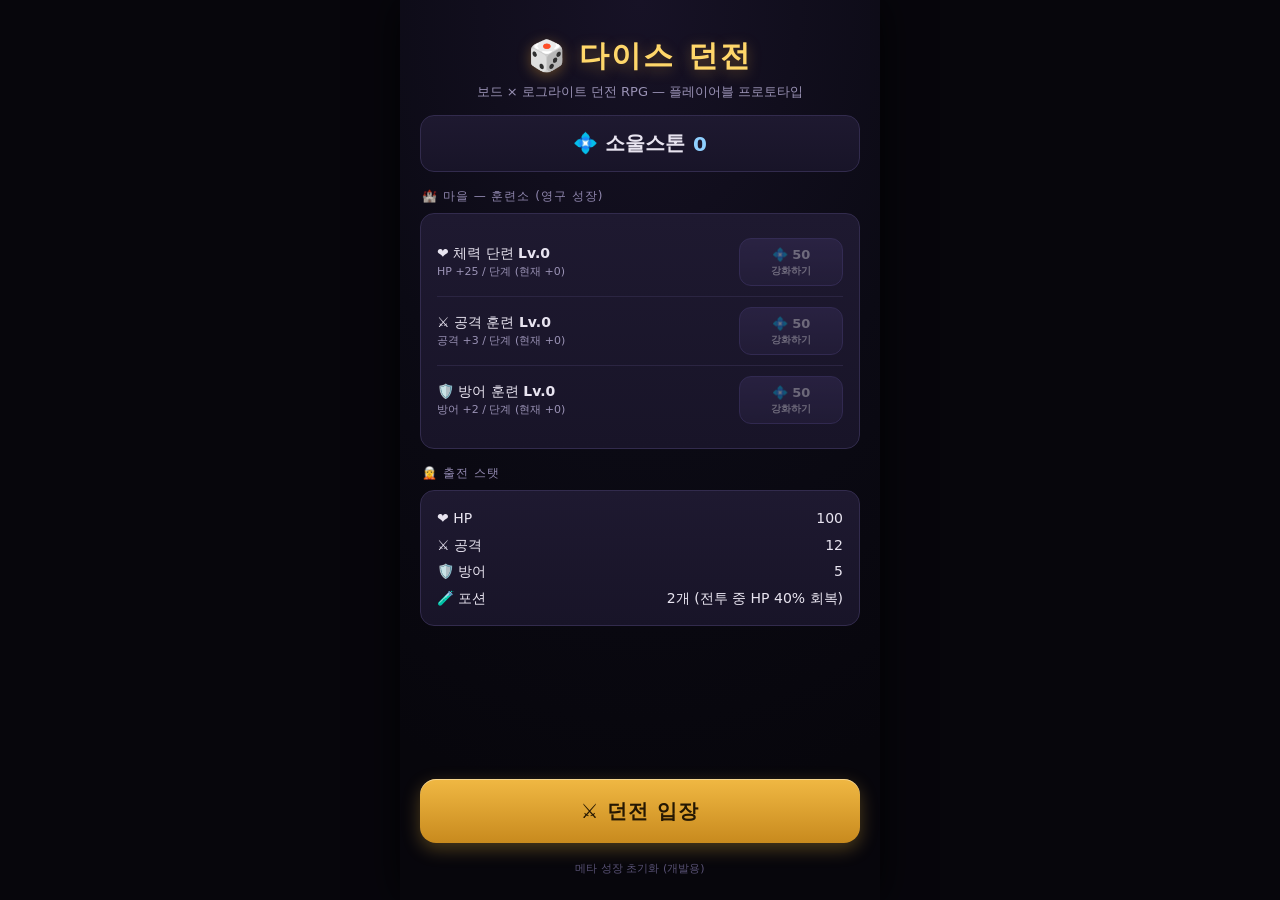
==== prototype-web/index.html @ 64ad0ebb "풀사이즈 확장: 캐릭터·스킬·상태이상·유물·경제 + 웹 플레이어블 + Unity 통합 패키지 Core 확장 (밸런스 v3, selftest 9항목 통과): - 캐릭터 4종 (기사/" ====
<!DOCTYPE html>
<html lang="ko">
<head>
<meta charset="UTF-8">
<meta name="viewport" content="width=device-width, initial-scale=1, maximum-scale=1, user-scalable=no, viewport-fit=cover">
<title>다이스 던전 — 프로토타입</title>
<style>
* { margin:0; padding:0; box-sizing:border-box; -webkit-tap-highlight-color:transparent; }
html,body { height:100%; }
body {
  background:#07060c; color:#e8e4f0;
  font-family:'Apple SD Gothic Neo','Noto Sans KR',system-ui,sans-serif;
  overscroll-behavior:none; touch-action:manipulation;
  -webkit-user-select:none; user-select:none;
}
button { font-family:inherit; cursor:pointer; border:none; color:inherit; }
button:disabled { opacity:.4; cursor:default; }

#app {
  position:relative; max-width:480px; margin:0 auto;
  min-height:100dvh; display:flex; flex-direction:column;
  background:radial-gradient(120% 90% at 50% 0%, #171226 0%, #0b0a14 55%, #07060c 100%);
  box-shadow:0 0 40px rgba(0,0,0,.8); overflow:hidden;
}
.screen { display:none; flex:1; flex-direction:column; min-height:100dvh; }
.screen.active { display:flex; }

/* ===== 마을 ===== */
#screen-town { padding:28px 20px 20px; gap:14px; }
.town-title { text-align:center; margin-top:8px; }
.town-title h1 { font-size:30px; letter-spacing:2px; color:#ffd76a; text-shadow:0 3px 14px rgba(255,180,60,.35); }
.town-title p { font-size:13px; color:#9a92b5; margin-top:6px; }
.panel {
  background:linear-gradient(180deg,#1e1930 0%,#181428 100%);
  border:1px solid #322b4d; border-radius:14px; padding:14px 16px;
}
.soul-panel { display:flex; align-items:center; justify-content:center; gap:8px; font-size:20px; font-weight:700; }
.soul-panel .num { color:#8fd0ff; }
.stat-preview { font-size:14px; line-height:1.9; }
.stat-preview .row { display:flex; justify-content:space-between; }
.stat-preview .bonus { color:#7ee787; font-weight:700; }
.section-label { font-size:12px; color:#8f86ad; letter-spacing:1px; margin:2px 2px -6px; }
.train-row { display:flex; align-items:center; justify-content:space-between; gap:10px; padding:10px 0; }
.train-row + .train-row { border-top:1px solid #2b2542; }
.train-info { font-size:14px; line-height:1.5; }
.train-info small { color:#9a92b5; display:block; font-size:11px; }
.train-btn {
  min-width:104px; min-height:48px; border-radius:12px; font-size:13px; font-weight:700;
  background:linear-gradient(180deg,#3d3260,#2c2547); border:1px solid #55488a; color:#e8e4f0;
}
.train-btn:not(:disabled):active { transform:scale(.96); }
#btnStartRun {
  margin-top:auto; min-height:64px; border-radius:16px; font-size:20px; font-weight:800; letter-spacing:1px;
  background:linear-gradient(180deg,#f0b843,#c88a1e); color:#241703;
  box-shadow:0 6px 18px rgba(240,184,67,.3), inset 0 1px 0 rgba(255,255,255,.4);
}
#btnStartRun:active { transform:scale(.98); }
.town-reset { text-align:center; font-size:11px; color:#585174; padding:4px; background:none; }

/* ===== 런 화면 ===== */
#screen-run { padding:10px 10px calc(12px + env(safe-area-inset-bottom)); gap:8px; }
.hud {
  display:flex; align-items:center; justify-content:space-between; gap:8px;
  background:#181428; border:1px solid #2d2747; border-radius:12px; padding:9px 12px;
  font-size:14px; font-weight:700;
}
.hud .floor { color:#ffd76a; }
.hud .gold { color:#f5cf6b; }
.hud .soul { color:#8fd0ff; }
.hpwrap { display:flex; align-items:center; gap:8px; }
.hpbar {
  position:relative; flex:1; height:24px; border-radius:12px; overflow:hidden;
  background:#241f33; border:1px solid #3a3355;
}
.hpfill {
  height:100%; width:100%; border-radius:12px;
  background:linear-gradient(90deg,#4fd06a,#8ce07a);
  transition:width .35s ease, background .35s ease;
}
.hpbar span {
  position:absolute; inset:0; display:flex; align-items:center; justify-content:center;
  font-size:12px; font-weight:800; text-shadow:0 1px 2px rgba(0,0,0,.8);
}
.substats { font-size:12.5px; font-weight:700; color:#c9c2e2; white-space:nowrap; }

#boardWrap { position:relative; }
#board {
  position:relative; display:grid; aspect-ratio:1; gap:3px;
  grid-template-columns:repeat(7,1fr); grid-template-rows:repeat(7,1fr);
}
.tile {
  position:relative; display:flex; align-items:center; justify-content:center;
  border-radius:7px; font-size:clamp(13px,4.4vw,21px);
  background:#241f33; border:1px solid #34304a;
  transition:box-shadow .2s, background .3s;
}
.tile.start    { background:#37285e; border-color:#7a5cff; }
.tile.battle   { background:#3a2331; border-color:#5c3247; }
.tile.elite    { background:#481d24; border-color:#a53445; box-shadow:inset 0 0 8px rgba(230,70,80,.35); }
.tile.treasure { background:#41351a; border-color:#8a6d2f; }
.tile.shop     { background:#1d3542; border-color:#3f7a94; }
.tile.rest     { background:#42301f; border-color:#9a6a35; }
.tile.trap     { background:#2a3320; border-color:#5f7a3a; }
.tile.event    { background:#232a4a; border-color:#4a5aa0; }
.tile.captured { background:#1e3350; border-color:#4a7cc0; box-shadow:inset 0 0 8px rgba(90,150,255,.3); }
.tile.captured::after { content:'🚩'; position:absolute; top:-5px; right:-3px; font-size:12px; filter:drop-shadow(0 1px 2px #000); }
.tile.cur { outline:2px solid #ffd76a; box-shadow:0 0 12px rgba(255,215,106,.55); z-index:2; }

.board-center {
  grid-area:2 / 2 / 7 / 7; margin:5px;
  display:flex; flex-direction:column; align-items:center; justify-content:center; gap:6px;
  background:radial-gradient(80% 80% at 50% 30%, #1b1530 0%, #120e20 100%);
  border:1px solid #2c2547; border-radius:12px; text-align:center; padding:6px;
}
.bc-theme { font-size:11px; color:#8f86ad; letter-spacing:1px; }
.bc-floor { font-size:26px; font-weight:800; color:#ffd76a; line-height:1; text-shadow:0 2px 10px rgba(255,180,60,.3); }
.dicewrap { display:flex; gap:10px; margin-top:2px; }
.die {
  width:46px; height:46px; border-radius:11px;
  display:flex; align-items:center; justify-content:center;
  background:linear-gradient(180deg,#fdfbf4,#d9d3c5); color:#241f33;
  font-size:25px; font-weight:800;
  box-shadow:0 4px 10px rgba(0,0,0,.55), inset 0 -3px 0 rgba(0,0,0,.15);
  transition:transform .1s;
}
.die.rolling { animation:diceShake .1s infinite; }
@keyframes diceShake {
  0%   { transform:rotate(-9deg) translateY(-2px); }
  50%  { transform:rotate(8deg) translateY(2px); }
  100% { transform:rotate(-6deg) translateY(-1px); }
}
.die.landed { animation:diceLand .3s ease; }
@keyframes diceLand { 0%{transform:scale(1.35);} 60%{transform:scale(.92);} 100%{transform:scale(1);} }
.bc-badges { min-height:20px; display:flex; flex-direction:column; gap:3px; align-items:center; }
.badge {
  font-size:11px; font-weight:800; padding:2px 9px; border-radius:9px;
  background:rgba(255,215,106,.14); color:#ffd76a; border:1px solid rgba(255,215,106,.45);
  animation:badgePop .3s ease;
}
@keyframes badgePop { from{transform:scale(.5);opacity:0;} to{transform:scale(1);opacity:1;} }
.bc-hint { font-size:11px; color:#7b7398; }

#token {
  position:absolute; z-index:5; font-size:27px; left:0; top:0;
  transform:translate(-50%,-58%);
  transition:left .15s linear, top .15s linear;
  filter:drop-shadow(0 4px 5px rgba(0,0,0,.7));
  pointer-events:none;
}
#token.notrans { transition:none; }
#token.hopping { animation:hop .15s linear; }
@keyframes hop { 50% { margin-top:-7px; } }

#logPanel {
  background:#12101d; border:1px solid #262040; border-radius:10px;
  padding:7px 11px; min-height:64px; font-size:12.5px; line-height:1.55;
  display:flex; flex-direction:column; justify-content:flex-end;
}
#logPanel .l0 { opacity:.45; } #logPanel .l1 { opacity:.7; } #logPanel .l2 { opacity:1; }

.bottomBar { display:flex; gap:8px; margin-top:auto; }
#btnFieldPotion {
  min-width:76px; min-height:58px; border-radius:14px; font-size:14px; font-weight:800;
  background:linear-gradient(180deg,#33414f,#25303b); border:1px solid #4a6076; color:#bfe3ff;
}
#btnRoll {
  flex:1; min-height:58px; border-radius:14px; font-size:19px; font-weight:800; letter-spacing:1px;
  background:linear-gradient(180deg,#8358e8,#5c39b8); color:#fff;
  border:1px solid #9d7cf0;
  box-shadow:0 5px 16px rgba(131,88,232,.35), inset 0 1px 0 rgba(255,255,255,.3);
}
#btnRoll:not(:disabled):active, #btnFieldPotion:not(:disabled):active { transform:scale(.97); }

/* ===== 오버레이 / 모달 ===== */
#overlay {
  position:absolute; inset:0; z-index:50; display:none;
  align-items:center; justify-content:center; padding:16px;
  background:rgba(5,4,10,.78); backdrop-filter:blur(2px);
}
#overlay.show { display:flex; }
.modal {
  width:100%; max-width:420px; border-radius:18px; padding:18px 16px;
  background:linear-gradient(180deg,#221c38 0%,#171226 100%);
  border:1px solid #3c3260; box-shadow:0 14px 42px rgba(0,0,0,.7);
  animation:modalPop .22s ease; text-align:center;
}
@keyframes modalPop { from{transform:scale(.85) translateY(14px);opacity:0;} to{transform:scale(1) translateY(0);opacity:1;} }
.modal.shaking { animation:shake .3s linear; }
@keyframes shake {
  0%,100% { transform:translate(0,0); }
  20% { transform:translate(-7px,3px); }
  40% { transform:translate(7px,-3px); }
  60% { transform:translate(-5px,-2px); }
  80% { transform:translate(5px,2px); }
}
#boardWrap.shaking { animation:shake .3s linear; }
.m-title { font-size:20px; font-weight:800; margin-bottom:4px; }
.m-title.boss { color:#ff7a6a; text-shadow:0 0 14px rgba(255,90,70,.45); }
.m-sub { font-size:12.5px; color:#9a92b5; margin-bottom:10px; }
.m-badges { display:flex; gap:6px; justify-content:center; flex-wrap:wrap; min-height:0; margin-bottom:8px; }
.m-rows { text-align:left; font-size:14.5px; line-height:2.1; margin:8px 4px 12px; }
.m-rows .row { display:flex; justify-content:space-between; border-bottom:1px dashed #2e2749; }
.m-btn {
  width:100%; min-height:54px; border-radius:13px; font-size:16px; font-weight:800; margin-top:8px;
  background:linear-gradient(180deg,#8358e8,#5c39b8); color:#fff; border:1px solid #9d7cf0;
}
.m-btn.gold { background:linear-gradient(180deg,#f0b843,#c88a1e); color:#241703; border-color:#ffdf94; }
.m-btn.dark { background:linear-gradient(180deg,#3a3355,#2a2542); border-color:#4c4472; }
.m-btn.danger { background:linear-gradient(180deg,#d15050,#a12f2f); border-color:#ea8a8a; }
.m-btn:not(:disabled):active { transform:scale(.98); }

/* 전투 */
.enemyRow { display:flex; gap:10px; justify-content:center; margin:8px 0 4px; }
.enemy { flex:1; max-width:150px; transition:opacity .4s, filter .4s; }
.enemy.dead { opacity:.22; filter:grayscale(1); }
.e-sprite { font-size:52px; line-height:1.15; transition:transform .12s, filter .12s; display:inline-block; }
.e-sprite.boss { font-size:68px; }
.hitflash .e-sprite { filter:brightness(2.6) saturate(.3); transform:scale(1.12) rotate(-6deg); }
.e-name { font-size:12px; color:#c9c2e2; font-weight:700; margin-top:2px; }
.ehp { height:9px; border-radius:5px; background:#241f33; border:1px solid #443b60; overflow:hidden; margin-top:4px; }
.ehpfill { height:100%; background:linear-gradient(90deg,#e05555,#f08a6a); transition:width .3s ease; }
.ehptext { font-size:10.5px; color:#9a92b5; margin-top:2px; }
#btMsg { min-height:22px; font-size:13.5px; font-weight:700; color:#ffd76a; margin:6px 0; }
.pl-row { display:flex; align-items:center; gap:10px; margin:4px 2px 10px; }
.pl-sprite { font-size:40px; transition:transform .12s, filter .12s; }
.pl-row.hitflash .pl-sprite { filter:brightness(2.4); transform:scale(1.08) rotate(5deg); }
.pl-hp { flex:1; }
.actions { display:grid; grid-template-columns:1fr 1fr 1fr; gap:8px; }
.act-btn {
  min-height:56px; border-radius:13px; font-size:15px; font-weight:800; line-height:1.3;
  border:1px solid #55488a; background:linear-gradient(180deg,#3d3260,#2c2547);
}
.act-btn.atk { background:linear-gradient(180deg,#c04848,#8e2c2c); border-color:#e88a8a; }
.act-btn.def { background:linear-gradient(180deg,#3a5f8a,#28425f); border-color:#7aa8d8; }
.act-btn.pot { background:linear-gradient(180deg,#2e7a4f,#1e5236); border-color:#6cc094; }
.act-btn:not(:disabled):active { transform:scale(.96); }
.act-btn small { display:block; font-size:10px; font-weight:600; opacity:.85; }

/* 상점 */
.shop-item { display:flex; align-items:center; justify-content:space-between; gap:10px; padding:10px 2px; border-bottom:1px dashed #2e2749; }
.shop-item .info { text-align:left; font-size:14px; font-weight:700; }
.shop-item .info small { display:block; font-size:11px; color:#9a92b5; font-weight:400; }
.buy-btn {
  min-width:96px; min-height:48px; border-radius:11px; font-weight:800; font-size:13.5px;
  background:linear-gradient(180deg,#f0b843,#c88a1e); color:#241703;
}

/* 플로팅 텍스트 */
#floats { position:absolute; inset:0; z-index:70; pointer-events:none; overflow:hidden; }
.float {
  position:absolute; transform:translate(-50%,-50%); font-weight:900; font-size:17px;
  text-shadow:0 2px 4px rgba(0,0,0,.9); animation:floatUp .95s ease-out forwards; white-space:nowrap;
}
.float.dmg  { color:#ff6a5e; }
.float.crit { color:#ffb03a; font-size:22px; }
.float.heal { color:#7ee787; }
.float.gold { color:#ffd76a; }
.float.info { color:#b8aef5; font-size:14px; }
@keyframes floatUp {
  0%   { opacity:0; margin-top:6px; }
  12%  { opacity:1; margin-top:0; }
  100% { opacity:0; margin-top:-46px; }
}
</style>
</head>
<body>
<div id="app">

  <!-- ===== 마을 화면 ===== -->
  <div id="screen-town" class="screen">
    <div class="town-title">
      <h1>🎲 다이스 던전</h1>
      <p>보드 × 로그라이트 던전 RPG — 플레이어블 프로토타입</p>
    </div>
    <div class="panel soul-panel">💠 소울스톤 <span class="num" id="townSoul">0</span></div>
    <div class="section-label">🏰 마을 — 훈련소 (영구 성장)</div>
    <div class="panel" id="trainPanel"></div>
    <div class="section-label">🧝 출전 스탯</div>
    <div class="panel stat-preview" id="statPreview"></div>
    <button id="btnStartRun" onclick="startRun()">⚔️ 던전 입장</button>
    <button class="town-reset" onclick="resetMeta()">메타 성장 초기화 (개발용)</button>
  </div>

  <!-- ===== 런(던전) 화면 ===== -->
  <div id="screen-run" class="screen">
    <div class="hud">
      <div class="floor">🏰 <span id="hudFloor">1</span>층</div>
      <div class="gold">💰 <span id="hudGold">0</span></div>
      <div class="soul">💠 <span id="hudSoul">0</span></div>
    </div>
    <div class="hpwrap">
      <div class="hpbar"><div class="hpfill" id="hpFill"></div><span id="hpText">100 / 100</span></div>
      <div class="substats" id="subStats">⚔️12 🛡️5</div>
    </div>
    <div id="boardWrap">
      <div id="board"></div>
    </div>
    <div id="logPanel"></div>
    <div class="bottomBar">
      <button id="btnFieldPotion" onclick="useFieldPotion()">🧪 ×2<br><small style="font-size:10px;font-weight:600">HP 40%</small></button>
      <button id="btnRoll" onclick="rollDice()">🎲 주사위 굴리기</button>
    </div>
  </div>

  <div id="overlay"></div>
  <div id="floats"></div>
</div>

<script>
'use strict';

/* =====================================================================
 * 밸런스 상수 — prototype/DiceDungeon.Core/Data/Balance.cs (v2) 그대로 이식
 * ===================================================================== */
const B = {
  BOARD_SIZE: 24,
  FINAL_FLOOR: 15,

  PLAYER_HP: 100, PLAYER_ATK: 12, PLAYER_DEF: 5, PLAYER_SPD: 10,
  PLAYER_CRIT: 0.10, CRIT_MULT: 1.5,

  monsterHp:  f => Math.round(30 * Math.pow(1.28, f - 1)),
  monsterAtk: f => Math.round(5  * Math.pow(1.19, f - 1)),
  monsterDef: f => Math.round(2  * Math.pow(1.18, f - 1)),
  SOLO_MONSTER_FLOORS: 2,

  BOSS_HP_MULT: 2.5, BOSS_ATK_MULT: 1.2,
  ELITE_HP_MULT: 1.8, ELITE_ATK_MULT: 1.3,
  MONSTER_CRIT: 0.05,

  FLOOR_CLEAR_HEAL: 0.35,

  TILE_BATTLE: 0.50, TILE_ELITE: 0.08, TILE_TREASURE: 0.15,
  TILE_EVENT: 0.12, TILE_TRAP: 0.10,

  CAPTURED_HEAL: 0.15, REST_HEAL: 0.30,
  TRAP_DMG: 0.10, TRAP_AVOID: 0.30, MIMIC_CHANCE: 0.08,

  battleGold:   f => 12 + f * 6,
  treasureGold: f => 20 + f * 10,
  lapBonusGold: f => 40 + f * 15,

  gearAtk: f => 2 + Math.floor(f / 2),
  gearDef: f => 1 + Math.floor(f / 4),
  gearHp:  f => 10 + f * 3,

  potionPrice: f => 30 + f * 10,
  gearPrice:   f => 60 + f * 25,
  POTION_HEAL: 0.40,
  START_POTIONS: 2,

  soulstonesForRun: (floors, kills) => floors * 10 + kills,
  DEATH_PENALTY: 0.7
};

/* 연출 타이밍 */
const T = { DICE: 500, DICE_TICK: 60, STEP: 150, LAND: 260, HIT: 180, MOB_GAP: 560, WIN_CLOSE: 850 };

/* 층 테마 (01-게임기획서 5) */
const THEMES = [
  { min:1,  max:3,  name:'버려진 지하묘지', mobs:['🧟','💀','👻'], mobName:'언데드',   boss:'🧛', bossName:'묘지기 군주' },
  { min:4,  max:6,  name:'곰팡이 동굴',     mobs:['🍄','🕷️','🐍'], mobName:'독물',     boss:'🦂', bossName:'맹독 여왕' },
  { min:7,  max:9,  name:'용암 대장간',     mobs:['👺','🦎','🔥'], mobName:'화염정령', boss:'🐲', bossName:'용암 드레이크' },
  { min:10, max:12, name:'얼어붙은 성채',   mobs:['⛄','🐺','🦉'], mobName:'빙괴',     boss:'🦖', bossName:'서리 폭군' },
  { min:13, max:15, name:'심연',            mobs:['👾','🐙','🎃'], mobName:'심연체',   boss:'😈', bossName:'심연의 군주' }
];
const themeOf = f => THEMES.find(t => f >= t.min && f <= t.max) || THEMES[THEMES.length - 1];

const TILE_DEFS = {
  start:    { e:'🌀', n:'출발' },
  battle:   { e:'💀', n:'전투' },
  elite:    { e:'☠️', n:'정예' },
  treasure: { e:'📦', n:'보물' },
  shop:     { e:'⚖️', n:'상점' },
  rest:     { e:'🔥', n:'쉼터' },
  trap:     { e:'⚠️', n:'함정' },
  event:    { e:'❓', n:'이벤트' }
};

/* =====================================================================
 * 메타 성장 (마을 훈련소) — localStorage
 * ===================================================================== */
const SAVE_KEY = 'diceDungeonMeta_v1';
const TRAIN = {
  hp:  { icon:'❤️', label:'체력 단련', gain:25, unit:'HP' },
  atk: { icon:'⚔️', label:'공격 훈련', gain:3,  unit:'공격' },
  def: { icon:'🛡️', label:'방어 훈련', gain:2,  unit:'방어' }
};
const trainCost = lv => Math.floor(50 * Math.pow(1.5, lv));

let meta = { soul: 0, hp: 0, atk: 0, def: 0 };
function loadMeta() {
  try {
    const raw = localStorage.getItem(SAVE_KEY);
    if (raw) {
      const m = JSON.parse(raw);
      meta = {
        soul: m.soul | 0,
        hp: m.hp | 0, atk: m.atk | 0, def: m.def | 0
      };
    }
  } catch (e) { /* 저장 손상 시 초기값 */ }
}
function saveMeta() {
  try { localStorage.setItem(SAVE_KEY, JSON.stringify(meta)); } catch (e) { /* private mode */ }
}
function resetMeta() {
  if (!confirm('메타 성장(소울스톤·훈련 단계)을 모두 초기화할까요?')) return;
  meta = { soul: 0, hp: 0, atk: 0, def: 0 };
  saveMeta();
  renderTown();
}
const bonusHp  = () => meta.hp  * TRAIN.hp.gain;
const bonusAtk = () => meta.atk * TRAIN.atk.gain;
const bonusDef = () => meta.def * TRAIN.def.gain;

/* =====================================================================
 * 공용 헬퍼
 * ===================================================================== */
const $ = id => document.getElementById(id);
const randInt = (min, maxExcl) => min + Math.floor(Math.random() * (maxExcl - min)); // C# rng.Next 계열
const chance = p => Math.random() < p;

function showScreen(name) {
  document.querySelectorAll('.screen').forEach(s => s.classList.remove('active'));
  $('screen-' + name).classList.add('active');
}
function overlay(html, extraCls) {
  const o = $('overlay');
  o.innerHTML = '<div class="modal ' + (extraCls || '') + '" id="modalBox">' + html + '</div>';
  o.classList.add('show');
}
function closeOverlay() {
  const o = $('overlay');
  o.classList.remove('show');
  o.innerHTML = '';
}

/* 플로팅 텍스트: 대상 요소 중앙 기준 */
function floatText(el, text, cls) {
  if (!el) return;
  const appRect = $('app').getBoundingClientRect();
  const r = el.getBoundingClientRect();
  const s = document.createElement('span');
  s.className = 'float ' + (cls || '');
  s.textContent = text;
  s.style.left = (r.left - appRect.left + r.width / 2) + 'px';
  s.style.top  = (r.top  - appRect.top  + r.height * 0.28) + 'px';
  $('floats').appendChild(s);
  setTimeout(() => s.remove(), 1000);
}
function shake(el) {
  if (!el) return;
  el.classList.remove('shaking');
  void el.offsetWidth; // 리플로우로 애니메이션 재시작
  el.classList.add('shaking');
  setTimeout(() => el.classList.remove('shaking'), 320);
}
function flashHit(el) {
  if (!el) return;
  el.classList.add('hitflash');
  setTimeout(() => el.classList.remove('hitflash'), T.HIT);
}

/* 게임 로그 (최근 3줄) */
let logs = [];
function log(msg) {
  logs.push(msg);
  if (logs.length > 3) logs = logs.slice(-3);
  $('logPanel').innerHTML = logs
    .map((m, i) => '<div class="l' + (i + 3 - logs.length) + '">' + m + '</div>')
    .join('');
}

/* =====================================================================
 * 마을 렌더링
 * ===================================================================== */
function renderTown() {
  $('townSoul').textContent = meta.soul;

  $('trainPanel').innerHTML = Object.keys(TRAIN).map(k => {
    const t = TRAIN[k], lv = meta[k], cost = trainCost(lv);
    const afford = meta.soul >= cost;
    return '<div class="train-row">' +
      '<div class="train-info">' + t.icon + ' ' + t.label + ' <b>Lv.' + lv + '</b>' +
      '<small>' + t.unit + ' +' + t.gain + ' / 단계 (현재 +' + (lv * t.gain) + ')</small></div>' +
      '<button class="train-btn" onclick="train(\'' + k + '\')"' + (afford ? '' : ' disabled') + '>' +
      '💠 ' + cost + '<br><small style="font-size:10px">강화하기</small></button></div>';
  }).join('');

  $('statPreview').innerHTML =
    '<div class="row"><span>❤️ HP</span><span>' + B.PLAYER_HP +
      (bonusHp() ? ' <span class="bonus">+' + bonusHp() + '</span>' : '') + '</span></div>' +
    '<div class="row"><span>⚔️ 공격</span><span>' + B.PLAYER_ATK +
      (bonusAtk() ? ' <span class="bonus">+' + bonusAtk() + '</span>' : '') + '</span></div>' +
    '<div class="row"><span>🛡️ 방어</span><span>' + B.PLAYER_DEF +
      (bonusDef() ? ' <span class="bonus">+' + bonusDef() + '</span>' : '') + '</span></div>' +
    '<div class="row"><span>🧪 포션</span><span>' + B.START_POTIONS + '개 (전투 중 HP 40% 회복)</span></div>';
}
function train(stat) {
  const cost = trainCost(meta[stat]);
  if (meta.soul < cost) return;
  meta.soul -= cost;
  meta[stat]++;
  saveMeta();
  renderTown();
}

/* =====================================================================
 * 런 상태
 * ===================================================================== */
let run = null;   // 현재 런
let bt = null;    // 현재 전투
let busy = false; // 입력 잠금 (연출 중)

function startRun() {
  run = {
    floor: 1, floorsCleared: 0,
    gold: 0, potions: B.START_POTIONS,
    kills: 0, gearCount: 0, diceRolls: 0,
    pos: 0, tiles: [],
    alive: true,
    player: {
      maxHp: B.PLAYER_HP + bonusHp(), hp: B.PLAYER_HP + bonusHp(),
      atk: B.PLAYER_ATK + bonusAtk(), def: B.PLAYER_DEF + bonusDef(),
      spd: B.PLAYER_SPD, crit: B.PLAYER_CRIT
    }
  };
  logs = [];
  showScreen('run');
  genFloor();
  log('🏰 던전 1층 — ' + themeOf(1).name + '에 진입했다.');
  busy = false;
  updateHUD();
}

/* ===== 층 생성 — FloorGenerator.cs와 동일 규칙 ===== */
function rollTileType() {
  const v = Math.random();
  let acc = B.TILE_BATTLE;
  if (v < acc) return 'battle';
  acc += B.TILE_ELITE;
  if (v < acc) return 'elite';
  acc += B.TILE_TREASURE;
  if (v < acc) return 'treasure';
  acc += B.TILE_EVENT;
  if (v < acc) return 'event';
  acc += B.TILE_TRAP;
  if (v < acc) return 'trap';
  return 'battle'; // 잔여 확률은 전투로
}
function genFloor() {
  const size = B.BOARD_SIZE;
  const types = new Array(size).fill(null);
  types[0] = 'start';
  // 보장 배치: 상점 1, 쉼터 1 (서로 다른 비출발 칸)
  const shopI = randInt(1, size);
  let restI;
  do { restI = randInt(1, size); } while (restI === shopI);
  types[shopI] = 'shop';
  types[restI] = 'rest';
  for (let i = 1; i < size; i++) {
    if (i === shopI || i === restI) continue;
    types[i] = rollTileType();
  }
  run.tiles = types.map((t, i) => ({ index: i, type: t, captured: false }));
  run.pos = 0;
  renderBoard();
  placeToken(false);
  updateCenter();
}

/* ===== 보드 렌더링: 7×7 그리드 둘레 = 24칸 ===== */
function tileGridPos(i) {
  if (i <= 6)  return { r: 6,       c: i };       // 하단: 좌→우
  if (i <= 12) return { r: 12 - i,  c: 6 };       // 우측: 하→상
  if (i <= 18) return { r: 0,       c: 18 - i };  // 상단: 우→좌
  return       { r: i - 18,         c: 0 };       // 좌측: 상→하
}
function renderBoard() {
  const board = $('board');
  board.innerHTML = '';
  run.tiles.forEach(t => {
    const p = tileGridPos(t.index);
    const d = document.createElement('div');
    d.className = 'tile ' + t.type + (t.captured ? ' captured' : '');
    d.id = 'tile-' + t.index;
    d.style.gridRow = (p.r + 1);
    d.style.gridColumn = (p.c + 1);
    d.textContent = TILE_DEFS[t.type].e;
    board.appendChild(d);
  });
  const center = document.createElement('div');
  center.className = 'board-center';
  center.innerHTML =
    '<div class="bc-theme" id="bcTheme"></div>' +
    '<div class="bc-floor" id="bcFloor"></div>' +
    '<div class="dicewrap"><div class="die" id="die1">?</div><div class="die" id="die2">?</div></div>' +
    '<div class="bc-badges" id="bcBadges"></div>' +
    '<div class="bc-hint" id="bcHint"></div>';
  board.appendChild(center);
  const token = document.createElement('div');
  token.id = 'token';
  token.textContent = '🤺';
  board.appendChild(token);
}
function updateCenter() {
  $('bcTheme').textContent = themeOf(run.floor).name;
  $('bcFloor').textContent = run.floor + 'F';
  $('bcHint').textContent = '🚪 완주까지 ' + (B.BOARD_SIZE - run.pos) + '칸 → 보스전';
}
function placeToken(hop) {
  const el = $('tile-' + run.pos);
  const token = $('token');
  if (!el || !token) return;
  if (!hop) token.classList.add('notrans');
  token.style.left = (el.offsetLeft + el.offsetWidth / 2) + 'px';
  token.style.top  = (el.offsetTop  + el.offsetHeight * 0.42) + 'px';
  if (!hop) {
    void token.offsetWidth;
    token.classList.remove('notrans');
  } else {
    token.classList.remove('hopping');
    void token.offsetWidth;
    token.classList.add('hopping');
  }
  document.querySelectorAll('.tile.cur').forEach(t => t.classList.remove('cur'));
  el.classList.add('cur');
}

/* ===== HUD ===== */
function updateHUD() {
  if (!run) return;
  const p = run.player;
  $('hudFloor').textContent = run.floor;
  $('hudGold').textContent = run.gold;
  $('hudSoul').textContent = meta.soul;
  const ratio = Math.max(0, p.hp / p.maxHp);
  const fill = $('hpFill');
  fill.style.width = (ratio * 100) + '%';
  fill.style.background = ratio > 0.5
    ? 'linear-gradient(90deg,#4fd06a,#8ce07a)'
    : ratio > 0.25
      ? 'linear-gradient(90deg,#e0a03a,#f0c05a)'
      : 'linear-gradient(90deg,#d84848,#f07a5a)';
  $('hpText').textContent = '❤️ ' + p.hp + ' / ' + p.maxHp;
  $('subStats').textContent = '⚔️' + p.atk + ' 🛡️' + p.def;
  $('btnFieldPotion').innerHTML = '🧪 ×' + run.potions + '<br><small style="font-size:10px;font-weight:600">HP 40%</small>';
  $('btnFieldPotion').disabled = busy || run.potions <= 0 || p.hp >= p.maxHp;
  $('btnRoll').disabled = busy;
}
function setBusy(v) {
  busy = v;
  updateHUD();
}

/* ===== 플레이어 회복/피해 ===== */
function healRatio(ratio, srcLabel) {
  const p = run.player;
  const amt = Math.round(p.maxHp * ratio); // Unit.HealRatio와 동일 (반올림)
  const real = Math.min(p.maxHp - p.hp, amt);
  p.hp = Math.min(p.maxHp, p.hp + amt);
  if (real > 0) floatText($('token') || $('hpFill'), '+' + real, 'heal');
  if (srcLabel) log('💚 ' + srcLabel + ' HP +' + real);
  updateHUD();
  return real;
}
function damagePlayerField(dmg, srcLabel) {
  const p = run.player;
  p.hp = Math.max(0, p.hp - dmg);
  shake($('boardWrap'));
  floatText($('token'), '-' + dmg, 'dmg');
  log('💥 ' + srcLabel + ' 피해 -' + dmg);
  updateHUD();
  if (p.hp <= 0) { die(); return false; }
  return true;
}
function addGold(g, label) {
  run.gold += g;
  floatText($('token'), '+' + g + ' 💰', 'gold');
  if (label) log('💰 ' + label + ' 골드 +' + g);
  updateHUD();
}
function addGear(silent) {
  const f = run.floor, p = run.player;
  const a = B.gearAtk(f), d = B.gearDef(f), h = B.gearHp(f);
  run.gearCount++;
  p.atk += a; p.def += d;
  p.maxHp += h; p.hp = Math.min(p.maxHp, p.hp + h);
  if (!silent) floatText($('token'), '🗡️ 장비!', 'info');
  log('🗡️ 장비 획득! ⚔️+' + a + ' 🛡️+' + d + ' ❤️+' + h);
  updateHUD();
}
function useFieldPotion() {
  if (busy || !run || !run.alive) return;
  if (run.potions <= 0 || run.player.hp >= run.player.maxHp) return;
  run.potions--;
  healRatio(B.POTION_HEAL, '포션 사용!');
  updateHUD();
}

/* =====================================================================
 * 주사위 → 이동
 * ===================================================================== */
function rollDice() {
  if (busy || !run || !run.alive) return;
  setBusy(true);
  $('bcBadges').innerHTML = '';
  const d1El = $('die1'), d2El = $('die2');
  d1El.classList.add('rolling');
  d2El.classList.add('rolling');
  const tick = setInterval(() => {
    d1El.textContent = randInt(1, 7);
    d2El.textContent = randInt(1, 7);
  }, T.DICE_TICK);

  setTimeout(() => {
    clearInterval(tick);
    const d1 = randInt(1, 7), d2 = randInt(1, 7);
    const info = { d1: d1, d2: d2, sum: d1 + d2, isDouble: d1 === d2, isSeven: d1 + d2 === 7 };
    run.diceRolls++;
    d1El.classList.remove('rolling'); d2El.classList.remove('rolling');
    d1El.textContent = d1; d2El.textContent = d2;
    d1El.classList.add('landed'); d2El.classList.add('landed');
    setTimeout(() => { d1El.classList.remove('landed'); d2El.classList.remove('landed'); }, 320);

    let badges = '';
    if (info.isDouble) badges += '<div class="badge">✨ 더블! 다음 전투 선제공격</div>';
    if (info.isSeven)  badges += '<div class="badge">🍀 럭키 7! 크리티컬 +15%</div>';
    $('bcBadges').innerHTML = badges;
    log('🎲 주사위: ' + d1 + ' + ' + d2 + ' = ' + info.sum +
        (info.isDouble ? ' (더블!)' : '') + (info.isSeven ? ' (럭키 7!)' : ''));

    setTimeout(() => moveSteps(info), 380);
  }, T.DICE);
}

function moveSteps(info) {
  const lapComplete = run.pos + info.sum >= B.BOARD_SIZE; // RunController.PlayFloor와 동일 판정
  let remaining = info.sum;
  const step = () => {
    run.pos = (run.pos + 1) % B.BOARD_SIZE;
    placeToken(true);
    updateCenter();
    remaining--;
    if (remaining > 0) setTimeout(step, T.STEP);
    else setTimeout(() => land(lapComplete, info), T.LAND);
  };
  step();
}

function land(lapComplete, info) {
  if (lapComplete) {
    // 완주 보너스 → 즉시 보스전 (프로토타입 규칙: 착지 칸 이벤트는 생략)
    const g = B.lapBonusGold(run.floor);
    addGold(g, '한 바퀴 완주!');
    log('👑 보스 게이트가 열렸다...');
    setTimeout(() => startBossBattle(info), 850);
    return;
  }
  resolveTile(info);
}

/* =====================================================================
 * 타일 이벤트 — RunController.ResolveTile과 동일 규칙
 * ===================================================================== */
function endTurn() {
  if (!run || !run.alive) return;
  setBusy(false);
}

function resolveTile(info) {
  const tile = run.tiles[run.pos];
  const f = run.floor;

  switch (tile.type) {
    case 'battle':
    case 'elite': {
      if (tile.captured) {
        healRatio(B.CAPTURED_HEAL, '점령지(내 땅)에서 정비.');
        endTurn();
        return;
      }
      const elite = tile.type === 'elite';
      startBattle({
        monsters: makeMonsters(f, elite),
        info: info,
        title: elite ? '☠️ 정예 전투!' : '⚔️ 전투!',
        onWin: () => {
          tile.captured = true;
          const el = $('tile-' + tile.index);
          if (el) el.classList.add('captured');
          log('🚩 칸을 점령했다! (재방문 시 HP 15% 회복)');
          addGold(B.battleGold(f) * (elite ? 2 : 1), elite ? '정예 처치! (2배)' : '전투 승리!');
          if (elite) addGear();
          endTurn();
        }
      });
      return;
    }

    case 'treasure': {
      if (chance(B.MIMIC_CHANCE)) {
        log('📦 상자가... 움직인다?! 미믹이다!');
        startBattle({
          monsters: makeMonsters(f, false, true),
          info: info,
          title: '📦 미믹 기습!',
          onWin: () => { log('📦 미믹을 물리쳤다. (전리품은 없었다...)'); endTurn(); }
        });
        return;
      }
      if (chance(0.5)) addGear();
      else addGold(B.treasureGold(f), '보물 상자!');
      endTurn();
      return;
    }

    case 'shop':
      openShop();
      return;

    case 'rest':
      healRatio(B.REST_HEAL, '모닥불에서 휴식.');
      endTurn();
      return;

    case 'trap': {
      if (chance(B.TRAP_AVOID)) {
        log('🤸 함정을 재빠르게 회피했다!');
        floatText($('token'), '회피!', 'info');
        endTurn();
        return;
      }
      const dmg = Math.floor(run.player.maxHp * B.TRAP_DMG);
      if (damagePlayerField(dmg, '가시 함정!')) endTurn();
      return;
    }

    case 'event':
      openEvent();
      return;

    default: // start 등
      endTurn();
      return;
  }
}

/* ===== 이벤트 칸 (RunController.ResolveEvent 확률 그대로) ===== */
function openEvent() {
  const f = run.floor;
  const v = Math.random();
  let text, apply;
  if (v < 0.40) {
    const g = B.treasureGold(f);
    text = '무너진 제단 아래에서 금화 주머니를 발견했다!<br><b style="color:#ffd76a">💰 골드 +' + g + '</b>';
    apply = () => { addGold(g, '이벤트:'); endTurn(); };
  } else if (v < 0.75) {
    const dmg = Math.floor(run.player.maxHp * 0.08);
    text = '어둠 속에서 무언가가 스치고 지나갔다...<br><b style="color:#ff6a5e">💢 피해 -' + dmg + '</b>';
    apply = () => { if (damagePlayerField(dmg, '불길한 기운!')) endTurn(); };
  } else {
    text = '떠돌이 대장장이가 낡은 장비를 건네주었다!<br><b style="color:#b8aef5">🗡️ 장비 획득</b>';
    apply = () => { addGear(); endTurn(); };
  }
  overlay(
    '<div class="m-title">❓ 이벤트</div>' +
    '<div class="m-sub">' + themeOf(f).name + ' ' + f + '층</div>' +
    '<p style="font-size:14.5px;line-height:1.8;margin:10px 0 4px">' + text + '</p>' +
    '<button class="m-btn" id="btnEventOk">확인</button>'
  );
  $('btnEventOk').onclick = () => { closeOverlay(); apply(); };
}

/* ===== 상점 ===== */
function openShop() {
  renderShop();
  log('⚖️ 상인을 만났다.');
}
function renderShop() {
  const f = run.floor;
  const pp = B.potionPrice(f), gp = B.gearPrice(f);
  overlay(
    '<div class="m-title">⚖️ 던전 상점</div>' +
    '<div class="m-sub">' + f + '층 시세 — 보유 💰 <b id="shopGold">' + run.gold + '</b></div>' +
    '<div class="shop-item"><div class="info">🧪 포션<small>전투/이동 중 HP 40% 회복 (보유 ' +
      '<span id="shopPot">' + run.potions + '</span>개)</small></div>' +
      '<button class="buy-btn" id="buyPot" onclick="buyPotion()">💰 ' + pp + '</button></div>' +
    '<div class="shop-item"><div class="info">🗡️ 장비<small>⚔️+' + B.gearAtk(f) + ' 🛡️+' + B.gearDef(f) +
      ' ❤️+' + B.gearHp(f) + ' (층 비례 성장)</small></div>' +
      '<button class="buy-btn" id="buyGear" onclick="buyGear()">💰 ' + gp + '</button></div>' +
    '<button class="m-btn dark" onclick="closeShop()">나가기</button>'
  );
  refreshShopButtons();
}
function refreshShopButtons() {
  const f = run.floor;
  $('shopGold').textContent = run.gold;
  $('shopPot').textContent = run.potions;
  $('buyPot').disabled = run.gold < B.potionPrice(f);
  $('buyGear').disabled = run.gold < B.gearPrice(f);
}
function buyPotion() {
  const price = B.potionPrice(run.floor);
  if (run.gold < price) return;
  run.gold -= price;
  run.potions++;
  log('🧪 포션 구매 (-' + price + 'G)');
  updateHUD();
  refreshShopButtons();
}
function buyGear() {
  const price = B.gearPrice(run.floor);
  if (run.gold < price) return;
  run.gold -= price;
  addGear(true);
  updateHUD();
  refreshShopButtons();
}
function closeShop() {
  closeOverlay();
  endTurn();
}

/* =====================================================================
 * 전투 — BattleSimulator.cs 공식 이식 + 수동 턴제 UI
 * ===================================================================== */
function makeMonsters(floor, elite, mimic) {
  const th = themeOf(floor);
  const hp = B.monsterHp(floor), atk = B.monsterAtk(floor), def = B.monsterDef(floor);
  if (elite) {
    return [{
      name: '정예 ' + th.mobName, emoji: '👹',
      maxHp: Math.floor(hp * B.ELITE_HP_MULT), hp: Math.floor(hp * B.ELITE_HP_MULT),
      atk: Math.floor(atk * B.ELITE_ATK_MULT), def: def, spd: 9, crit: B.MONSTER_CRIT
    }];
  }
  if (mimic) {
    return [{ name: '미믹', emoji: '📦', maxHp: hp, hp: hp, atk: atk, def: def, spd: 8, crit: B.MONSTER_CRIT }];
  }
  // 1~2층은 1마리 고정 (튜토리얼 보호), 이후 1~2마리
  const count = floor <= B.SOLO_MONSTER_FLOORS ? 1 : randInt(1, 3);
  const list = [];
  for (let i = 0; i < count; i++) {
    list.push({
      name: th.mobName + (count > 1 ? ' ' + (i + 1) : ''),
      emoji: th.mobs[randInt(0, th.mobs.length)],
      maxHp: hp, hp: hp, atk: atk, def: def, spd: 8, crit: B.MONSTER_CRIT
    });
  }
  return list;
}
function makeBoss(floor) {
  const th = themeOf(floor);
  return [{
    name: th.bossName, emoji: th.boss, isBoss: true,
    maxHp: Math.floor(B.monsterHp(floor) * B.BOSS_HP_MULT),
    hp:    Math.floor(B.monsterHp(floor) * B.BOSS_HP_MULT),
    atk:   Math.floor(B.monsterAtk(floor) * B.BOSS_ATK_MULT),
    def:   B.monsterDef(floor), spd: 9, crit: B.MONSTER_CRIT
  }];
}

/* 피해 공식: ATK × 100/(100+DEF) × 크리 1.5 (02-시스템설계 1.2) */
function calcDamage(atk, def, critChance) {
  let dmg = atk * (100 / (100 + def));
  const crit = chance(critChance);
  if (crit) dmg *= B.CRIT_MULT;
  return { dmg: Math.max(1, Math.round(dmg)), crit: crit };
}

function startBossBattle(info) {
  startBattle({
    monsters: makeBoss(run.floor),
    info: info,
    title: '👑 보스전 — ' + themeOf(run.floor).bossName,
    isBoss: true,
    onWin: () => floorClear()
  });
}

function startBattle(cfg) {
  bt = {
    monsters: cfg.monsters,
    critBonus: cfg.info && cfg.info.isSeven ? 0.15 : 0, // 럭키세븐 (02-시스템설계 1.3)
    playerFirst: !!(cfg.info && cfg.info.isDouble),      // 더블 선제공격
    defending: false,
    isBoss: !!cfg.isBoss,
    title: cfg.title,
    onWin: cfg.onWin,
    locked: true
  };
  let badges = '';
  if (bt.playerFirst) badges += '<div class="badge">✨ 더블 — 선제공격!</div>';
  if (bt.critBonus > 0) badges += '<div class="badge">🍀 럭키 7 — 크리티컬 +15%</div>';

  const enemies = bt.monsters.map((m, i) =>
    '<div class="enemy" id="bt-en-' + i + '">' +
      '<div class="e-sprite' + (m.isBoss ? ' boss' : '') + '">' + m.emoji + '</div>' +
      '<div class="e-name">' + m.name + '</div>' +
      '<div class="ehp"><div class="ehpfill" id="bt-ehp-' + i + '" style="width:100%"></div></div>' +
      '<div class="ehptext" id="bt-eht-' + i + '">' + m.hp + ' / ' + m.maxHp + '</div>' +
    '</div>'
  ).join('');

  overlay(
    '<div class="m-title' + (bt.isBoss ? ' boss' : '') + '">' + bt.title + '</div>' +
    '<div class="m-badges">' + badges + '</div>' +
    '<div class="enemyRow">' + enemies + '</div>' +
    '<div id="btMsg"></div>' +
    '<div class="pl-row" id="btPlRow">' +
      '<div class="pl-sprite">🤺</div>' +
      '<div class="pl-hp"><div class="hpbar"><div class="hpfill" id="btPhpFill"></div><span id="btPhpText"></span></div></div>' +
    '</div>' +
    '<div class="actions">' +
      '<button class="act-btn atk" id="btnAtk" onclick="btAttack()">⚔️ 공격</button>' +
      '<button class="act-btn def" id="btnDef" onclick="btDefend()">🛡️ 방어<small>피해 50%↓</small></button>' +
      '<button class="act-btn pot" id="btnPot" onclick="btPotion()">🧪 포션 ×' + run.potions + '<small>HP 40%</small></button>' +
    '</div>',
    'battle'
  );
  updateBattleUI();
  // 더블 여부와 무관하게 플레이어(스피드 10)가 최속이므로 선공 —
  // 더블은 배지로 표기 (BattleSimulator 턴 순서와 동일한 결과)
  setTimeout(playerTurnStart, 400);
}

function battleButtons(enabled) {
  ['btnAtk', 'btnDef', 'btnPot'].forEach(id => {
    const el = $(id);
    if (el) el.disabled = !enabled;
  });
  const pot = $('btnPot');
  if (pot) {
    pot.innerHTML = '🧪 포션 ×' + run.potions + '<small>HP 40%</small>';
    if (enabled && (run.potions <= 0 || run.player.hp >= run.player.maxHp)) pot.disabled = true;
  }
}
function btMsg(t) {
  const el = $('btMsg');
  if (el) el.textContent = t;
}
function updateBattleUI() {
  bt.monsters.forEach((m, i) => {
    const fill = $('bt-ehp-' + i), txt = $('bt-eht-' + i), box = $('bt-en-' + i);
    if (!fill) return;
    fill.style.width = Math.max(0, m.hp / m.maxHp * 100) + '%';
    txt.textContent = m.hp + ' / ' + m.maxHp;
    if (m.hp <= 0) box.classList.add('dead');
  });
  const p = run.player;
  const fill = $('btPhpFill'), txt = $('btPhpText');
  if (fill) {
    const r = Math.max(0, p.hp / p.maxHp);
    fill.style.width = (r * 100) + '%';
    fill.style.background = r > 0.5 ? 'linear-gradient(90deg,#4fd06a,#8ce07a)'
      : r > 0.25 ? 'linear-gradient(90deg,#e0a03a,#f0c05a)' : 'linear-gradient(90deg,#d84848,#f07a5a)';
    txt.textContent = '❤️ ' + p.hp + ' / ' + p.maxHp;
  }
  updateHUD();
}

function playerTurnStart() {
  if (!bt) return;
  bt.defending = false;
  bt.locked = false;
  btMsg('▶ 당신의 턴');
  battleButtons(true);
}

function aliveMonsters() { return bt.monsters.filter(m => m.hp > 0); }

function btAttack() {
  if (!bt || bt.locked) return;
  bt.locked = true;
  battleButtons(false);
  // 시뮬레이터와 동일: HP가 가장 낮은 적 우선
  const alive = aliveMonsters().sort((a, b) => a.hp - b.hp);
  const target = alive[0];
  const idx = bt.monsters.indexOf(target);
  const r = calcDamage(run.player.atk, target.def, run.player.crit + bt.critBonus);
  target.hp = Math.max(0, target.hp - r.dmg);

  const enEl = $('bt-en-' + idx);
  flashHit(enEl);
  shake($('modalBox'));
  floatText(enEl, (r.crit ? '크리! -' : '-') + r.dmg, r.crit ? 'crit' : 'dmg');
  btMsg(r.crit ? '💥 크리티컬! ' + target.name + '에게 ' + r.dmg : '⚔️ ' + target.name + '에게 ' + r.dmg);
  updateBattleUI();

  if (target.hp <= 0) {
    run.kills++;
    log('☠️ ' + target.name + ' 처치!');
  }
  setTimeout(() => {
    if (aliveMonsters().length === 0) winBattle();
    else monsterPhase();
  }, 620);
}

function btDefend() {
  if (!bt || bt.locked) return;
  bt.locked = true;
  battleButtons(false);
  bt.defending = true;
  btMsg('🛡️ 방어 태세! 받는 피해 50% 감소');
  log('🛡️ 방어 태세를 취했다.');
  setTimeout(monsterPhase, 420);
}

function btPotion() {
  if (!bt || bt.locked) return;
  if (run.potions <= 0 || run.player.hp >= run.player.maxHp) return;
  bt.locked = true;
  battleButtons(false);
  run.potions--;
  const amt = Math.round(run.player.maxHp * B.POTION_HEAL);
  const real = Math.min(run.player.maxHp - run.player.hp, amt);
  run.player.hp = Math.min(run.player.maxHp, run.player.hp + amt);
  floatText($('btPlRow'), '+' + real, 'heal');
  btMsg('🧪 포션! HP +' + real);
  log('🧪 포션으로 HP ' + real + ' 회복');
  updateBattleUI();
  setTimeout(monsterPhase, 520);
}

function monsterPhase() {
  const list = aliveMonsters();
  let i = 0;
  const next = () => {
    if (!bt) return;
    if (i >= list.length) { playerTurnStart(); return; }
    const m = list[i++];
    if (m.hp <= 0) { next(); return; }
    const r = calcDamage(m.atk, run.player.def, m.crit);
    let dmg = r.dmg;
    if (bt.defending) dmg = Math.max(1, Math.round(dmg * 0.5)); // 방어: 받는 피해 50%↓
    run.player.hp = Math.max(0, run.player.hp - dmg);

    const plRow = $('btPlRow');
    flashHit(plRow);
    shake($('modalBox'));
    floatText(plRow, '-' + dmg, r.crit ? 'crit' : 'dmg');
    btMsg('💢 ' + m.name + '의 공격! -' + dmg + (bt.defending ? ' (방어)' : '') + (r.crit ? ' 크리!' : ''));
    updateBattleUI();

    if (run.player.hp <= 0) { loseBattle(); return; }
    setTimeout(next, T.MOB_GAP);
  };
  setTimeout(next, 460);
}

function winBattle() {
  btMsg('🎉 승리!');
  const cb = bt.onWin;
  setTimeout(() => {
    bt = null;
    closeOverlay();
    cb();
  }, T.WIN_CLOSE);
}
function loseBattle() {
  btMsg('💀 쓰러졌다...');
  log('💀 전투에서 패배했다...');
  setTimeout(() => {
    bt = null;
    closeOverlay();
    die();
  }, 1000);
}

/* =====================================================================
 * 층 클리어 / 하강·귀환 / 결산
 * ===================================================================== */
function floorClear() {
  run.floorsCleared = run.floor;
  const healed = healRatio(B.FLOOR_CLEAR_HEAL); // 층 클리어 35% 회복
  log('🏆 ' + run.floor + '층 클리어! HP +' + healed + ' (35% 회복)');

  if (run.floor >= B.FINAL_FLOOR) {
    endRun(false, true);
    return;
  }
  const nf = run.floor + 1;
  const p = run.player;
  overlay(
    '<div class="m-title">🏆 ' + run.floor + '층 클리어!</div>' +
    '<div class="m-sub">층 클리어 보상: HP 35% 회복 → ❤️ ' + p.hp + ' / ' + p.maxHp + '</div>' +
    '<div class="m-rows">' +
      '<div class="row"><span>다음 층</span><span>' + nf + '층 — ' + themeOf(nf).name + '</span></div>' +
      '<div class="row"><span>몬스터 HP / 공격</span><span>' + B.monsterHp(nf) + ' / ' + B.monsterAtk(nf) + '</span></div>' +
      '<div class="row"><span>현재 예상 소울스톤</span><span>💠 ' + B.soulstonesForRun(run.floorsCleared, run.kills) + '</span></div>' +
    '</div>' +
    '<button class="m-btn danger" onclick="descend()">⬇️ 하강 — 더 큰 보상, 사망 시 70%만 회수</button>' +
    '<button class="m-btn gold" onclick="retreat()">🏠 귀환 — 소울스톤 100% 회수</button>'
  );
}
function descend() {
  closeOverlay();
  run.floor++;
  genFloor();
  updateHUD();
  log('⬇️ ' + run.floor + '층 — ' + themeOf(run.floor).name + '으로 하강했다.');
  endTurn();
}
function retreat() {
  closeOverlay();
  endRun(false, false);
}

function die() {
  run.alive = false;
  setBusy(true);
  endRun(true, false);
}

function endRun(died, victory) {
  setBusy(true);
  let stones = B.soulstonesForRun(run.floorsCleared, run.kills);
  if (died) stones = Math.floor(stones * B.DEATH_PENALTY);
  run.pendingStones = stones;

  const title = victory ? '🏆 심연 정복!' : died ? '💀 사망...' : '🏠 귀환 완료';
  const sub = victory ? '15층 최종 보스를 쓰러뜨렸다! 런 승리!'
    : died ? run.floor + '층에서 쓰러졌다. 소울스톤 70%만 회수한다.'
    : '무사히 마을로 돌아왔다. 소울스톤 100% 회수!';

  overlay(
    '<div class="m-title' + (died ? ' boss' : '') + '">' + title + '</div>' +
    '<div class="m-sub">' + sub + '</div>' +
    '<div class="m-rows">' +
      '<div class="row"><span>클리어한 층</span><span>' + run.floorsCleared + '층</span></div>' +
      '<div class="row"><span>처치한 몬스터</span><span>' + run.kills + '마리</span></div>' +
      '<div class="row"><span>획득 장비</span><span>' + run.gearCount + '개</span></div>' +
      '<div class="row"><span>주사위 굴림</span><span>' + run.diceRolls + '회</span></div>' +
      '<div class="row"><span>골드 (런 종료 시 소멸)</span><span>💰 ' + run.gold + '</span></div>' +
      '<div class="row"><span><b>소울스톤 획득</b></span><span><b style="color:#8fd0ff">💠 +' + stones +
        (died ? ' (70%)' : '') + '</b></span></div>' +
    '</div>' +
    '<button class="m-btn gold" onclick="backToTown()">🏰 마을로 돌아가기</button>'
  );
}
function backToTown() {
  meta.soul += run.pendingStones || 0;
  saveMeta();
  run = null;
  bt = null;
  busy = false;
  closeOverlay();
  renderTown();
  showScreen('town');
}

/* =====================================================================
 * 초기화
 * ===================================================================== */
window.addEventListener('resize', () => { if (run) placeToken(false); });
loadMeta();
renderTown();
showScreen('town');
</script>
</body>
</html>
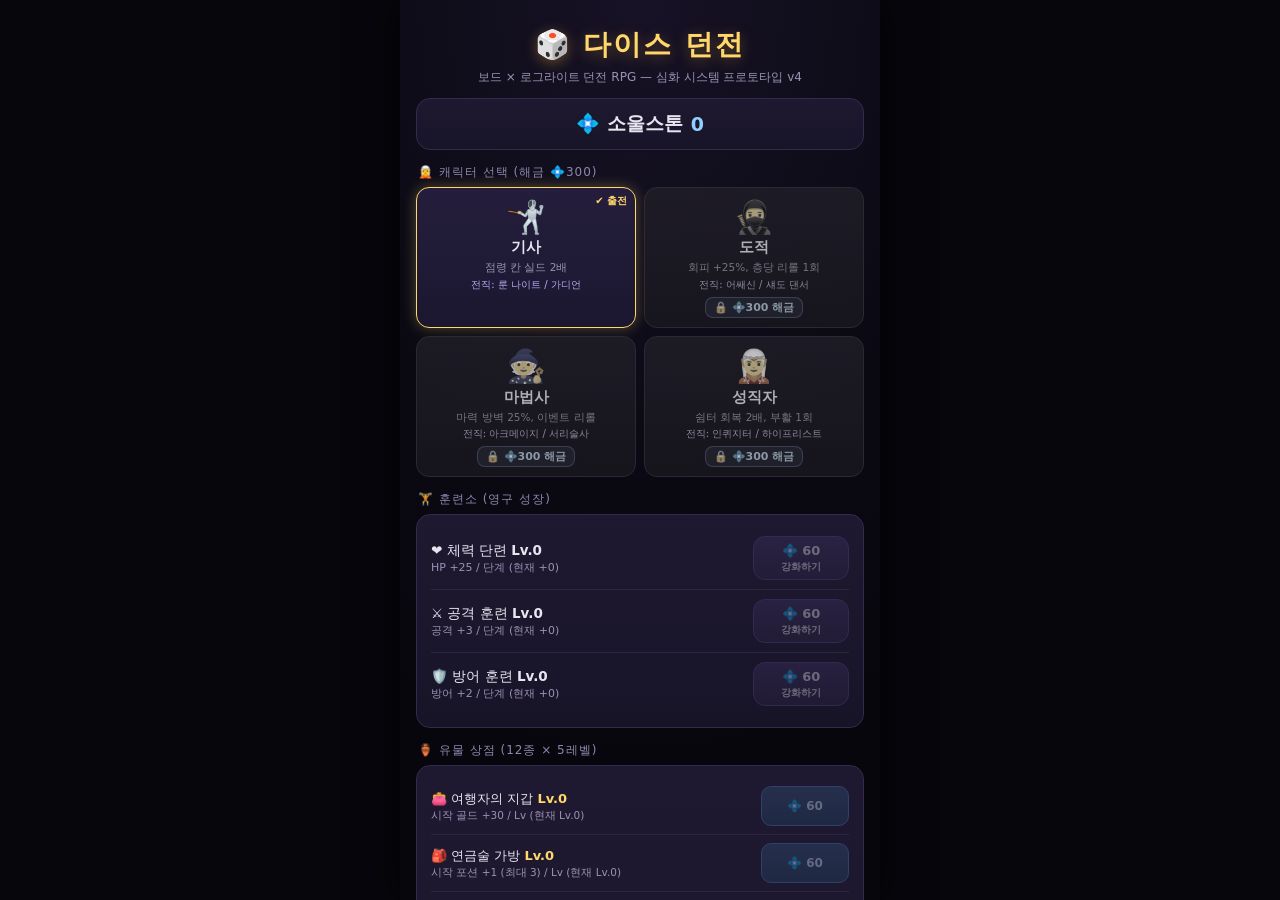
==== commit 313adbc5: "웹 프로토타입 v4: 심화 시스템 전체 반영 (6스탯·전직 8종·스킬트리·속성) - C# Core 1:1 이식: 스탯 파생/전직/스킬트리(선행 조건)/속성 상성/명중·회피/   상" ====
--- a/prototype-web/index.html
+++ b/prototype-web/index.html
@@ -3,7 +3,7 @@
 <head>
 <meta charset="UTF-8">
 <meta name="viewport" content="width=device-width, initial-scale=1, maximum-scale=1, user-scalable=no, viewport-fit=cover">
-<title>다이스 던전 — 프로토타입</title>
+<title>다이스 던전 — 프로토타입 v4</title>
 <style>
 * { margin:0; padding:0; box-sizing:border-box; -webkit-tap-highlight-color:transparent; }
 html,body { height:100%; }
@@ -26,47 +26,78 @@
 .screen.active { display:flex; }
 
 /* ===== 마을 ===== */
-#screen-town { padding:28px 20px 20px; gap:14px; }
-.town-title { text-align:center; margin-top:8px; }
-.town-title h1 { font-size:30px; letter-spacing:2px; color:#ffd76a; text-shadow:0 3px 14px rgba(255,180,60,.35); }
-.town-title p { font-size:13px; color:#9a92b5; margin-top:6px; }
+#screen-town { padding:22px 16px 20px; gap:12px; max-height:100dvh; overflow-y:auto; }
+.town-title { text-align:center; margin-top:4px; }
+.town-title h1 { font-size:28px; letter-spacing:2px; color:#ffd76a; text-shadow:0 3px 14px rgba(255,180,60,.35); }
+.town-title p { font-size:12px; color:#9a92b5; margin-top:5px; }
 .panel {
   background:linear-gradient(180deg,#1e1930 0%,#181428 100%);
-  border:1px solid #322b4d; border-radius:14px; padding:14px 16px;
-}
-.soul-panel { display:flex; align-items:center; justify-content:center; gap:8px; font-size:20px; font-weight:700; }
+  border:1px solid #322b4d; border-radius:14px; padding:12px 14px;
+}
+.soul-panel { display:flex; align-items:center; justify-content:center; gap:8px; font-size:19px; font-weight:700; }
 .soul-panel .num { color:#8fd0ff; }
-.stat-preview { font-size:14px; line-height:1.9; }
+.section-label { font-size:12px; color:#8f86ad; letter-spacing:1px; margin:2px 2px -6px; }
+.charGrid { display:grid; grid-template-columns:1fr 1fr; gap:8px; }
+.char-card {
+  position:relative; border-radius:13px; padding:10px 8px 9px; text-align:center;
+  background:linear-gradient(180deg,#241e3c,#1b1730); border:1.5px solid #38305a;
+  transition:border-color .15s, box-shadow .15s;
+}
+.char-card .ci { font-size:32px; line-height:1.2; }
+.char-card .cn { font-size:14.5px; font-weight:800; margin-top:2px; }
+.char-card .cs { font-size:10.5px; color:#9a92b5; margin-top:3px; line-height:1.5; }
+.char-card .cp { font-size:10px; color:#b8aef5; margin-top:2px; }
+.char-card.sel { border-color:#ffd76a; box-shadow:0 0 14px rgba(255,215,106,.3); }
+.char-card.sel::after { content:'✔ 출전'; position:absolute; top:6px; right:8px; font-size:10px; color:#ffd76a; font-weight:800; }
+.char-card.locked { filter:grayscale(.7); opacity:.75; }
+.char-card:active { transform:scale(.97); }
+.unlock-tag { display:inline-block; margin-top:5px; font-size:11px; font-weight:800; color:#8fd0ff;
+  background:rgba(90,150,255,.12); border:1px solid rgba(90,150,255,.4); border-radius:8px; padding:2px 8px; }
+.stat-preview { font-size:13px; line-height:1.8; }
 .stat-preview .row { display:flex; justify-content:space-between; }
 .stat-preview .bonus { color:#7ee787; font-weight:700; }
-.section-label { font-size:12px; color:#8f86ad; letter-spacing:1px; margin:2px 2px -6px; }
-.train-row { display:flex; align-items:center; justify-content:space-between; gap:10px; padding:10px 0; }
+.train-row { display:flex; align-items:center; justify-content:space-between; gap:10px; padding:9px 0; }
 .train-row + .train-row { border-top:1px solid #2b2542; }
-.train-info { font-size:14px; line-height:1.5; }
+.train-info { font-size:13.5px; line-height:1.45; }
 .train-info small { color:#9a92b5; display:block; font-size:11px; }
 .train-btn {
-  min-width:104px; min-height:48px; border-radius:12px; font-size:13px; font-weight:700;
+  min-width:96px; min-height:44px; border-radius:12px; font-size:13px; font-weight:700;
   background:linear-gradient(180deg,#3d3260,#2c2547); border:1px solid #55488a; color:#e8e4f0;
 }
 .train-btn:not(:disabled):active { transform:scale(.96); }
+.relic-row { display:flex; align-items:center; justify-content:space-between; gap:8px; padding:8px 0; }
+.relic-row + .relic-row { border-top:1px solid #2b2542; }
+.relic-info { font-size:13px; line-height:1.4; }
+.relic-info small { color:#9a92b5; display:block; font-size:10.5px; }
+.relic-info .rlv { color:#ffd76a; font-weight:800; }
+.relic-btn {
+  min-width:88px; min-height:40px; border-radius:10px; font-size:12px; font-weight:700;
+  background:linear-gradient(180deg,#31527a,#24405f); border:1px solid #4a7cc0; color:#cfe6ff;
+}
+.relic-btn.maxed { background:#2a2542; border-color:#3c3260; color:#8f86ad; }
 #btnStartRun {
-  margin-top:auto; min-height:64px; border-radius:16px; font-size:20px; font-weight:800; letter-spacing:1px;
+  margin-top:6px; min-height:60px; border-radius:16px; font-size:19px; font-weight:800; letter-spacing:1px;
   background:linear-gradient(180deg,#f0b843,#c88a1e); color:#241703;
-  box-shadow:0 6px 18px rgba(240,184,67,.3), inset 0 1px 0 rgba(255,255,255,.4);
+  box-shadow:0 6px 18px rgba(240,184,67,.3), inset 0 1px 0 rgba(255,255,255,.4); flex-shrink:0;
 }
 #btnStartRun:active { transform:scale(.98); }
 .town-reset { text-align:center; font-size:11px; color:#585174; padding:4px; background:none; }
 
 /* ===== 런 화면 ===== */
-#screen-run { padding:10px 10px calc(12px + env(safe-area-inset-bottom)); gap:8px; }
+#screen-run { padding:10px 10px calc(12px + env(safe-area-inset-bottom)); gap:7px; }
 .hud {
-  display:flex; align-items:center; justify-content:space-between; gap:8px;
-  background:#181428; border:1px solid #2d2747; border-radius:12px; padding:9px 12px;
-  font-size:14px; font-weight:700;
+  display:flex; align-items:center; justify-content:space-between; gap:6px;
+  background:#181428; border:1px solid #2d2747; border-radius:12px; padding:8px 11px;
+  font-size:13px; font-weight:700;
 }
 .hud .floor { color:#ffd76a; }
+.hud .job { color:#b8aef5; font-size:12.5px; }
 .hud .gold { color:#f5cf6b; }
 .hud .soul { color:#8fd0ff; }
+.xpbar { position:relative; height:13px; border-radius:7px; overflow:hidden; background:#1c1830; border:1px solid #322b4d; }
+.xpfill { height:100%; width:0%; background:linear-gradient(90deg,#7a5cff,#b18aff); transition:width .3s ease; }
+.xpbar span { position:absolute; inset:0; display:flex; align-items:center; justify-content:center;
+  font-size:9.5px; font-weight:800; color:#e8e4f0; text-shadow:0 1px 2px rgba(0,0,0,.8); }
 .hpwrap { display:flex; align-items:center; gap:8px; }
 .hpbar {
   position:relative; flex:1; height:24px; border-radius:12px; overflow:hidden;
@@ -81,7 +112,7 @@
   position:absolute; inset:0; display:flex; align-items:center; justify-content:center;
   font-size:12px; font-weight:800; text-shadow:0 1px 2px rgba(0,0,0,.8);
 }
-.substats { font-size:12.5px; font-weight:700; color:#c9c2e2; white-space:nowrap; }
+.substats { font-size:11.5px; font-weight:700; color:#c9c2e2; white-space:nowrap; }
 
 #boardWrap { position:relative; }
 #board {
@@ -108,18 +139,19 @@
 
 .board-center {
   grid-area:2 / 2 / 7 / 7; margin:5px;
-  display:flex; flex-direction:column; align-items:center; justify-content:center; gap:6px;
+  display:flex; flex-direction:column; align-items:center; justify-content:center; gap:5px;
   background:radial-gradient(80% 80% at 50% 30%, #1b1530 0%, #120e20 100%);
   border:1px solid #2c2547; border-radius:12px; text-align:center; padding:6px;
 }
 .bc-theme { font-size:11px; color:#8f86ad; letter-spacing:1px; }
-.bc-floor { font-size:26px; font-weight:800; color:#ffd76a; line-height:1; text-shadow:0 2px 10px rgba(255,180,60,.3); }
+.bc-floor { font-size:24px; font-weight:800; color:#ffd76a; line-height:1; text-shadow:0 2px 10px rgba(255,180,60,.3); }
+.bc-elem { font-size:10.5px; color:#9a92b5; }
 .dicewrap { display:flex; gap:10px; margin-top:2px; }
 .die {
-  width:46px; height:46px; border-radius:11px;
+  width:44px; height:44px; border-radius:11px;
   display:flex; align-items:center; justify-content:center;
   background:linear-gradient(180deg,#fdfbf4,#d9d3c5); color:#241f33;
-  font-size:25px; font-weight:800;
+  font-size:24px; font-weight:800;
   box-shadow:0 4px 10px rgba(0,0,0,.55), inset 0 -3px 0 rgba(0,0,0,.15);
   transition:transform .1s;
 }
@@ -131,7 +163,7 @@
 }
 .die.landed { animation:diceLand .3s ease; }
 @keyframes diceLand { 0%{transform:scale(1.35);} 60%{transform:scale(.92);} 100%{transform:scale(1);} }
-.bc-badges { min-height:20px; display:flex; flex-direction:column; gap:3px; align-items:center; }
+.bc-badges { min-height:18px; display:flex; flex-direction:column; gap:3px; align-items:center; }
 .badge {
   font-size:11px; font-weight:800; padding:2px 9px; border-radius:9px;
   background:rgba(255,215,106,.14); color:#ffd76a; border:1px solid rgba(255,215,106,.45);
@@ -153,36 +185,43 @@
 
 #logPanel {
   background:#12101d; border:1px solid #262040; border-radius:10px;
-  padding:7px 11px; min-height:64px; font-size:12.5px; line-height:1.55;
+  padding:7px 11px; min-height:60px; font-size:12px; line-height:1.55;
   display:flex; flex-direction:column; justify-content:flex-end;
 }
 #logPanel .l0 { opacity:.45; } #logPanel .l1 { opacity:.7; } #logPanel .l2 { opacity:1; }
 
-.bottomBar { display:flex; gap:8px; margin-top:auto; }
-#btnFieldPotion {
-  min-width:76px; min-height:58px; border-radius:14px; font-size:14px; font-weight:800;
+.bottomBar { display:flex; gap:7px; margin-top:auto; }
+#btnFieldPotion, #btnTree {
+  min-width:68px; min-height:56px; border-radius:14px; font-size:13px; font-weight:800;
   background:linear-gradient(180deg,#33414f,#25303b); border:1px solid #4a6076; color:#bfe3ff;
 }
+#btnTree { background:linear-gradient(180deg,#4a3a68,#372b4e); border-color:#7a5cff; color:#d8c8ff; position:relative; }
+#btnTree .pt-badge {
+  position:absolute; top:-6px; right:-5px; min-width:19px; height:19px; border-radius:10px;
+  background:#e05555; color:#fff; font-size:11px; font-weight:800;
+  display:flex; align-items:center; justify-content:center; padding:0 4px;
+}
 #btnRoll {
-  flex:1; min-height:58px; border-radius:14px; font-size:19px; font-weight:800; letter-spacing:1px;
+  flex:1; min-height:56px; border-radius:14px; font-size:18px; font-weight:800; letter-spacing:1px;
   background:linear-gradient(180deg,#8358e8,#5c39b8); color:#fff;
   border:1px solid #9d7cf0;
   box-shadow:0 5px 16px rgba(131,88,232,.35), inset 0 1px 0 rgba(255,255,255,.3);
 }
-#btnRoll:not(:disabled):active, #btnFieldPotion:not(:disabled):active { transform:scale(.97); }
+#btnRoll:not(:disabled):active, #btnFieldPotion:not(:disabled):active, #btnTree:not(:disabled):active { transform:scale(.97); }
 
 /* ===== 오버레이 / 모달 ===== */
 #overlay {
   position:absolute; inset:0; z-index:50; display:none;
-  align-items:center; justify-content:center; padding:16px;
+  align-items:center; justify-content:center; padding:14px;
   background:rgba(5,4,10,.78); backdrop-filter:blur(2px);
 }
 #overlay.show { display:flex; }
 .modal {
-  width:100%; max-width:420px; border-radius:18px; padding:18px 16px;
+  width:100%; max-width:430px; border-radius:18px; padding:16px 15px;
   background:linear-gradient(180deg,#221c38 0%,#171226 100%);
   border:1px solid #3c3260; box-shadow:0 14px 42px rgba(0,0,0,.7);
   animation:modalPop .22s ease; text-align:center;
+  max-height:94dvh; overflow-y:auto;
 }
 @keyframes modalPop { from{transform:scale(.85) translateY(14px);opacity:0;} to{transform:scale(1) translateY(0);opacity:1;} }
 .modal.shaking { animation:shake .3s linear; }
@@ -194,14 +233,15 @@
   80% { transform:translate(5px,2px); }
 }
 #boardWrap.shaking { animation:shake .3s linear; }
-.m-title { font-size:20px; font-weight:800; margin-bottom:4px; }
+.m-title { font-size:19px; font-weight:800; margin-bottom:4px; }
 .m-title.boss { color:#ff7a6a; text-shadow:0 0 14px rgba(255,90,70,.45); }
-.m-sub { font-size:12.5px; color:#9a92b5; margin-bottom:10px; }
-.m-badges { display:flex; gap:6px; justify-content:center; flex-wrap:wrap; min-height:0; margin-bottom:8px; }
-.m-rows { text-align:left; font-size:14.5px; line-height:2.1; margin:8px 4px 12px; }
+.m-title.lv { color:#ffd76a; }
+.m-sub { font-size:12.5px; color:#9a92b5; margin-bottom:8px; }
+.m-badges { display:flex; gap:6px; justify-content:center; flex-wrap:wrap; min-height:0; margin-bottom:6px; }
+.m-rows { text-align:left; font-size:14px; line-height:2.05; margin:8px 4px 10px; }
 .m-rows .row { display:flex; justify-content:space-between; border-bottom:1px dashed #2e2749; }
 .m-btn {
-  width:100%; min-height:54px; border-radius:13px; font-size:16px; font-weight:800; margin-top:8px;
+  width:100%; min-height:52px; border-radius:13px; font-size:15.5px; font-weight:800; margin-top:8px;
   background:linear-gradient(180deg,#8358e8,#5c39b8); color:#fff; border:1px solid #9d7cf0;
 }
 .m-btn.gold { background:linear-gradient(180deg,#f0b843,#c88a1e); color:#241703; border-color:#ffdf94; }
@@ -209,25 +249,96 @@
 .m-btn.danger { background:linear-gradient(180deg,#d15050,#a12f2f); border-color:#ea8a8a; }
 .m-btn:not(:disabled):active { transform:scale(.98); }
 
+/* 레벨업 배분 */
+.alloc-pts { font-size:15px; font-weight:800; color:#ffd76a; margin:4px 0 8px; }
+.alloc-grid { display:grid; grid-template-columns:1fr 1fr; gap:7px; }
+.alloc-row {
+  display:flex; align-items:center; justify-content:space-between; gap:6px;
+  background:#1c1830; border:1px solid #322b4d; border-radius:11px; padding:7px 8px 7px 11px;
+}
+.alloc-row .an { font-size:13px; font-weight:700; text-align:left; }
+.alloc-row .an small { display:block; font-size:9.5px; color:#8f86ad; font-weight:400; }
+.alloc-row .av { font-size:15px; font-weight:800; color:#e8e4f0; }
+.alloc-plus {
+  width:38px; height:38px; border-radius:10px; font-size:19px; font-weight:800;
+  background:linear-gradient(180deg,#8358e8,#5c39b8); color:#fff; border:1px solid #9d7cf0;
+}
+.alloc-plus:not(:disabled):active { transform:scale(.92); }
+
+/* 전직 카드 */
+.jobcards { display:grid; grid-template-columns:1fr 1fr; gap:9px; margin:8px 0 4px; }
+.jobcard {
+  border-radius:14px; padding:13px 9px; text-align:center;
+  background:linear-gradient(180deg,#2b2348,#1e1934); border:1.5px solid #4c3f80;
+  transition:transform .1s;
+}
+.jobcard:active { transform:scale(.96); }
+.jobcard .ji { font-size:36px; }
+.jobcard .jn { font-size:15px; font-weight:800; color:#ffd76a; margin-top:4px; }
+.jobcard .jb { font-size:10.5px; color:#8fd0ff; margin-top:5px; font-weight:700; }
+.jobcard .jd { font-size:10.5px; color:#9a92b5; margin-top:5px; line-height:1.55; }
+
+/* 스킬트리 */
+.tree-pts { font-size:14px; font-weight:800; color:#8fd0ff; margin-bottom:6px; }
+.tree-sec { font-size:11px; color:#8f86ad; letter-spacing:1px; text-align:left; margin:8px 2px 3px; }
+.sk-row {
+  display:flex; align-items:center; gap:8px; padding:7px 2px;
+  border-bottom:1px dashed #2e2749; text-align:left;
+}
+.sk-row.locked { opacity:.5; }
+.sk-icon { font-size:22px; width:30px; text-align:center; flex-shrink:0; }
+.sk-body { flex:1; min-width:0; }
+.sk-name { font-size:13.5px; font-weight:800; }
+.sk-name .sk-lv { color:#ffd76a; font-size:12px; }
+.sk-name .sk-eq { color:#7ee787; font-size:10.5px; font-weight:800; }
+.sk-desc { font-size:10.5px; color:#9a92b5; line-height:1.45; margin-top:1px; }
+.sk-lock { font-size:10px; color:#e08a8a; margin-top:1px; font-weight:700; }
+.sk-btn {
+  min-width:58px; min-height:40px; border-radius:10px; font-size:12.5px; font-weight:800; flex-shrink:0;
+  background:linear-gradient(180deg,#2e7a4f,#1e5236); border:1px solid #6cc094; color:#d2f5df;
+}
+
 /* 전투 */
-.enemyRow { display:flex; gap:10px; justify-content:center; margin:8px 0 4px; }
+.enemyRow { display:flex; gap:8px; justify-content:center; margin:6px 0 4px; }
 .enemy { flex:1; max-width:150px; transition:opacity .4s, filter .4s; }
 .enemy.dead { opacity:.22; filter:grayscale(1); }
-.e-sprite { font-size:52px; line-height:1.15; transition:transform .12s, filter .12s; display:inline-block; }
-.e-sprite.boss { font-size:68px; }
+.e-sprite { font-size:48px; line-height:1.15; transition:transform .12s, filter .12s; display:inline-block; }
+.e-sprite.boss { font-size:64px; }
 .hitflash .e-sprite { filter:brightness(2.6) saturate(.3); transform:scale(1.12) rotate(-6deg); }
-.e-name { font-size:12px; color:#c9c2e2; font-weight:700; margin-top:2px; }
+.e-name { font-size:11.5px; color:#c9c2e2; font-weight:700; margin-top:2px; }
 .ehp { height:9px; border-radius:5px; background:#241f33; border:1px solid #443b60; overflow:hidden; margin-top:4px; }
 .ehpfill { height:100%; background:linear-gradient(90deg,#e05555,#f08a6a); transition:width .3s ease; }
-.ehptext { font-size:10.5px; color:#9a92b5; margin-top:2px; }
-#btMsg { min-height:22px; font-size:13.5px; font-weight:700; color:#ffd76a; margin:6px 0; }
-.pl-row { display:flex; align-items:center; gap:10px; margin:4px 2px 10px; }
-.pl-sprite { font-size:40px; transition:transform .12s, filter .12s; }
+.ehptext { font-size:10px; color:#9a92b5; margin-top:2px; }
+.chips { min-height:16px; display:flex; gap:3px; justify-content:center; flex-wrap:wrap; margin-top:2px; }
+.chip {
+  font-size:9.5px; font-weight:800; border-radius:8px; padding:1px 5px;
+  background:rgba(255,120,80,.15); border:1px solid rgba(255,120,80,.4); color:#ffb59d;
+}
+.chip.poison { background:rgba(120,220,90,.12); border-color:rgba(120,220,90,.4); color:#a8e88f; }
+.chip.freeze { background:rgba(120,190,255,.12); border-color:rgba(120,190,255,.4); color:#a8d8ff; }
+.chip.stun   { background:rgba(255,220,90,.12); border-color:rgba(255,220,90,.45); color:#ffe9a0; }
+#btMsg { min-height:20px; font-size:13px; font-weight:700; color:#ffd76a; margin:5px 0; }
+.pl-row { display:flex; align-items:center; gap:10px; margin:4px 2px 8px; }
+.pl-sprite { font-size:38px; transition:transform .12s, filter .12s; }
 .pl-row.hitflash .pl-sprite { filter:brightness(2.4); transform:scale(1.08) rotate(5deg); }
 .pl-hp { flex:1; }
-.actions { display:grid; grid-template-columns:1fr 1fr 1fr; gap:8px; }
+.pl-shield { font-size:11px; font-weight:800; color:#8fd0ff; min-width:44px; text-align:right; }
+.skillbar { display:grid; grid-template-columns:1fr 1fr 1fr; gap:7px; margin-bottom:7px; }
+.sk-act {
+  position:relative; min-height:52px; border-radius:12px; font-size:12.5px; font-weight:800; line-height:1.25;
+  border:1px solid #7a5cff; background:linear-gradient(180deg,#463672,#332853); overflow:hidden;
+}
+.sk-act small { display:block; font-size:9px; font-weight:600; opacity:.8; }
+.sk-act .cd-mask {
+  position:absolute; inset:0; background:rgba(8,6,16,.72);
+  display:flex; align-items:center; justify-content:center;
+  font-size:17px; font-weight:800; color:#b8aef5;
+}
+.sk-act:not(:disabled):active { transform:scale(.96); }
+.sk-act.empty { background:#1c1830; border-color:#2b2542; color:#585174; }
+.actions { display:grid; grid-template-columns:1fr 1fr 1fr; gap:7px; }
 .act-btn {
-  min-height:56px; border-radius:13px; font-size:15px; font-weight:800; line-height:1.3;
+  min-height:52px; border-radius:13px; font-size:14px; font-weight:800; line-height:1.3;
   border:1px solid #55488a; background:linear-gradient(180deg,#3d3260,#2c2547);
 }
 .act-btn.atk { background:linear-gradient(180deg,#c04848,#8e2c2c); border-color:#e88a8a; }
@@ -241,7 +352,7 @@
 .shop-item .info { text-align:left; font-size:14px; font-weight:700; }
 .shop-item .info small { display:block; font-size:11px; color:#9a92b5; font-weight:400; }
 .buy-btn {
-  min-width:96px; min-height:48px; border-radius:11px; font-weight:800; font-size:13.5px;
+  min-width:96px; min-height:46px; border-radius:11px; font-weight:800; font-size:13.5px;
   background:linear-gradient(180deg,#f0b843,#c88a1e); color:#241703;
 }
 
@@ -256,6 +367,10 @@
 .float.heal { color:#7ee787; }
 .float.gold { color:#ffd76a; }
 .float.info { color:#b8aef5; font-size:14px; }
+.float.miss { color:#c9c2e2; font-size:15px; }
+.float.xp   { color:#b18aff; font-size:14px; }
+.float.eff  { color:#ff9a3a; font-size:13px; }
+.float.res  { color:#8fa2c9; font-size:13px; }
 @keyframes floatUp {
   0%   { opacity:0; margin-top:6px; }
   12%  { opacity:1; margin-top:0; }
@@ -270,12 +385,16 @@
   <div id="screen-town" class="screen">
     <div class="town-title">
       <h1>🎲 다이스 던전</h1>
-      <p>보드 × 로그라이트 던전 RPG — 플레이어블 프로토타입</p>
+      <p>보드 × 로그라이트 던전 RPG — 심화 시스템 프로토타입 v4</p>
     </div>
     <div class="panel soul-panel">💠 소울스톤 <span class="num" id="townSoul">0</span></div>
-    <div class="section-label">🏰 마을 — 훈련소 (영구 성장)</div>
+    <div class="section-label">🧝 캐릭터 선택 (해금 💠300)</div>
+    <div class="charGrid" id="charGrid"></div>
+    <div class="section-label">🏋️ 훈련소 (영구 성장)</div>
     <div class="panel" id="trainPanel"></div>
-    <div class="section-label">🧝 출전 스탯</div>
+    <div class="section-label">🏺 유물 상점 (12종 × 5레벨)</div>
+    <div class="panel" id="relicPanel"></div>
+    <div class="section-label">📜 출전 정보</div>
     <div class="panel stat-preview" id="statPreview"></div>
     <button id="btnStartRun" onclick="startRun()">⚔️ 던전 입장</button>
     <button class="town-reset" onclick="resetMeta()">메타 성장 초기화 (개발용)</button>
@@ -285,19 +404,22 @@
   <div id="screen-run" class="screen">
     <div class="hud">
       <div class="floor">🏰 <span id="hudFloor">1</span>층</div>
+      <div class="job" id="hudJob">기사 Lv.1</div>
       <div class="gold">💰 <span id="hudGold">0</span></div>
       <div class="soul">💠 <span id="hudSoul">0</span></div>
     </div>
+    <div class="xpbar"><div class="xpfill" id="xpFill"></div><span id="xpText"></span></div>
     <div class="hpwrap">
       <div class="hpbar"><div class="hpfill" id="hpFill"></div><span id="hpText">100 / 100</span></div>
-      <div class="substats" id="subStats">⚔️12 🛡️5</div>
+      <div class="substats" id="subStats"></div>
     </div>
     <div id="boardWrap">
       <div id="board"></div>
     </div>
     <div id="logPanel"></div>
     <div class="bottomBar">
-      <button id="btnFieldPotion" onclick="useFieldPotion()">🧪 ×2<br><small style="font-size:10px;font-weight:600">HP 40%</small></button>
+      <button id="btnFieldPotion" onclick="useFieldPotion()">🧪 ×2</button>
+      <button id="btnTree" onclick="openTreeFromBar()">📖<br><small style="font-size:9px">스킬</small><span class="pt-badge" id="treeBadge" style="display:none">0</span></button>
       <button id="btnRoll" onclick="rollDice()">🎲 주사위 굴리기</button>
     </div>
   </div>
@@ -310,25 +432,29 @@
 'use strict';
 
 /* =====================================================================
- * 밸런스 상수 — prototype/DiceDungeon.Core/Data/Balance.cs (v2) 그대로 이식
+ * PART A — 데이터 (C# Core 1:1 이식)
+ * Balance.cs(v3) / StatBlock.cs / Jobs.cs / SkillDef.cs / Elements.cs
+ * StatusEffects.cs / Relics.cs / PlayerProfile.cs / CharacterClass.cs
  * ===================================================================== */
+
+/* ----- Balance.cs (v3) ----- */
 const B = {
   BOARD_SIZE: 24,
   FINAL_FLOOR: 15,
-
-  PLAYER_HP: 100, PLAYER_ATK: 12, PLAYER_DEF: 5, PLAYER_SPD: 10,
-  PLAYER_CRIT: 0.10, CRIT_MULT: 1.5,
-
-  monsterHp:  f => Math.round(30 * Math.pow(1.28, f - 1)),
-  monsterAtk: f => Math.round(5  * Math.pow(1.19, f - 1)),
-  monsterDef: f => Math.round(2  * Math.pow(1.18, f - 1)),
+  CRIT_MULT: 1.5,
+
+  monsterHp:  f => Math.round(32 * Math.pow(1.34, f - 1)),
+  monsterAtk: f => Math.round(5  * Math.pow(1.23, f - 1)),
+  monsterDef: f => Math.round(2  * Math.pow(1.20, f - 1)),
   SOLO_MONSTER_FLOORS: 2,
 
   BOSS_HP_MULT: 2.5, BOSS_ATK_MULT: 1.2,
   ELITE_HP_MULT: 1.8, ELITE_ATK_MULT: 1.3,
-  MONSTER_CRIT: 0.05,
 
   FLOOR_CLEAR_HEAL: 0.35,
+
+  monsterXp: f => 5 + f * 3,
+  BOSS_XP_MULT: 5,
 
   TILE_BATTLE: 0.50, TILE_ELITE: 0.08, TILE_TREASURE: 0.15,
   TILE_EVENT: 0.12, TILE_TRAP: 0.10,
@@ -350,11 +476,43 @@
   START_POTIONS: 2,
 
   soulstonesForRun: (floors, kills) => floors * 10 + kills,
-  DEATH_PENALTY: 0.7
+  DEATH_PENALTY: 0.7,
+
+  JOB_CHANGE_LEVEL: 8,   // JobCatalog.JobChangeLevel
+  SKILL_SLOTS: 3         // JobCatalog.SkillSlots
 };
 
 /* 연출 타이밍 */
 const T = { DICE: 500, DICE_TICK: 60, STEP: 150, LAND: 260, HIT: 180, MOB_GAP: 560, WIN_CLOSE: 850 };
+
+/* ----- Elements.cs: 6속성 상성표 ----- */
+const ELEMS = ['neutral','fire','ice','earth','holy','shadow'];
+const ELEM_INFO = {
+  neutral:{ icon:'⚪', n:'무속성' },
+  fire:   { icon:'🔥', n:'화염' },
+  ice:    { icon:'❄️', n:'냉기' },
+  earth:  { icon:'🪨', n:'대지' },
+  holy:   { icon:'✨', n:'신성' },
+  shadow: { icon:'🌑', n:'암흑' }
+};
+/* [공격][방어] — 삼각(화염>대지>냉기>화염), 동속성 0.5, 신성↔암흑 2.0 */
+const ELEM_MATRIX = {
+  neutral:{ neutral:1.0, fire:1.0,  ice:1.0,  earth:1.0,  holy:1.0, shadow:1.0 },
+  fire:   { neutral:1.0, fire:0.5,  ice:0.75, earth:1.5,  holy:1.0, shadow:1.0 },
+  ice:    { neutral:1.0, fire:1.5,  ice:0.5,  earth:0.75, holy:1.0, shadow:1.0 },
+  earth:  { neutral:1.0, fire:0.75, ice:1.5,  earth:0.5,  holy:1.0, shadow:1.0 },
+  holy:   { neutral:1.0, fire:1.0,  ice:1.0,  earth:1.0,  holy:0.5, shadow:2.0 },
+  shadow: { neutral:1.0, fire:1.0,  ice:1.0,  earth:1.0,  holy:2.0, shadow:0.5 }
+};
+const elemMult = (atk, def) => ELEM_MATRIX[atk][def];
+/* 몬스터 방어 속성 = 층 테마 */
+function floorElement(f) {
+  if (f <= 3) return 'shadow';
+  if (f <= 6) return 'earth';
+  if (f <= 9) return 'fire';
+  if (f <= 12) return 'ice';
+  return 'shadow';
+}
 
 /* 층 테마 (01-게임기획서 5) */
 const THEMES = [
@@ -377,48 +535,470 @@
   event:    { e:'❓', n:'이벤트' }
 };
 
-/* =====================================================================
- * 메타 성장 (마을 훈련소) — localStorage
- * ===================================================================== */
-const SAVE_KEY = 'diceDungeonMeta_v1';
+/* ----- StatBlock.cs: 6스탯 파생 공식 ----- */
+const STAT_IDS = ['str','agi','vit','int','dex','luk'];
+const STAT_INFO = {
+  str:{ n:'STR', icon:'💪', d:'물리 공격 +1' },
+  agi:{ n:'AGI', icon:'🏃', d:'속도 +0.5, 회피 +0.3%' },
+  vit:{ n:'VIT', icon:'❤️', d:'HP +8, 방어 +0.3' },
+  int:{ n:'INT', icon:'🔮', d:'마법 공격 +1, 마방 +0.5' },
+  dex:{ n:'DEX', icon:'🎯', d:'명중 +0.8%' },
+  luk:{ n:'LUK', icon:'🍀', d:'크리 +0.4%' }
+};
+const D = {
+  maxHp:    s => 70 + s.vit * 8,
+  atk:      s => 8 + s.str,
+  matk:     s => 8 + s.int,
+  def:      s => 2 + Math.trunc(s.vit * 0.3),
+  mdef:     s => Math.trunc(s.int * 0.5),
+  spd:      s => 8 + Math.trunc(s.agi * 0.5),
+  crit:     s => 0.05 + s.luk * 0.004,
+  evasion:  s => s.agi * 0.003,
+  accuracy: s => 0.90 + s.dex * 0.008
+};
+
+/* ----- StatusEffects.cs: 화상 4/중첩(2턴)·중독 3/중첩(3턴)·빙결(2턴)·기절(1회) ----- */
+const STATUS_INFO = {
+  burn:   { icon:'🔥', n:'화상', cls:'' },
+  poison: { icon:'☠', n:'중독', cls:'poison' },
+  freeze: { icon:'❄', n:'빙결', cls:'freeze' },
+  stun:   { icon:'💫', n:'기절', cls:'stun' }
+};
+const STATUS_DUR = { burn:2, poison:3, freeze:2, stun:1 };
+
+function applyStatus(unit, type, stacks) {
+  if (!unit.st[type]) unit.st[type] = { dur:0, stacks:0 };
+  unit.st[type].dur = STATUS_DUR[type];       // 지속시간 리셋
+  unit.st[type].stacks += (stacks || 1);      // 중첩 누적
+}
+/* 턴 시작 처리 → { damage, skip } (고정 도트: 화상 4×중첩, 중독 3×중첩) */
+function tickStatuses(unit) {
+  let damage = 0, skip = false;
+  if (unit.st.burn)   damage += 4 * unit.st.burn.stacks;
+  if (unit.st.poison) damage += 3 * unit.st.poison.stacks;
+  if (unit.st.stun) { skip = true; delete unit.st.stun; }
+  for (const k of Object.keys(unit.st)) {
+    unit.st[k].dur--;
+    if (unit.st[k].dur <= 0) delete unit.st[k];
+  }
+  return { damage, skip };
+}
+
+/* ----- SkillDef.cs: 스킬 정의 (레벨 1~5, 계수/레벨 증가, 패시브 8종) ----- */
+function SK(id, name, maxLv, o) {
+  return Object.assign({
+    id, name, maxLv,
+    cooldown:0, magic:false, element:'neutral',
+    coef:0, coefPerLv:0, aoe:false,
+    applies:null, stacksPerLv:0,
+    healBase:0, healPerLv:0, shieldRatio:0,
+    passive:null, passiveValue:0,
+    prereqId:'', prereqLv:0
+  }, o || {});
+}
+const isPassive = def => def.passive != null;
+
+/* ----- Jobs.cs: 1차 4직업 트리 (액티브 3 + 패시브 2) ----- */
+const BASE_TREES = {
+  knight: [
+    SK('kn_bash',  '방패치기', 5, { cooldown:3, coef:1.0, coefPerLv:0.12, applies:'stun', stacksPerLv:1 }),
+    SK('kn_blow',  '강타',     5, { cooldown:4, coef:1.4, coefPerLv:0.18 }),
+    SK('kn_sanct', '성역',     5, { cooldown:5, healBase:0.12, healPerLv:0.03 }),
+    SK('kn_wall',  '철벽',     3, { passive:'defFlat', passiveValue:2 }),
+    SK('kn_charge','돌진',     3, { cooldown:3, coef:1.1, coefPerLv:0.10 })
+  ],
+  rogue: [
+    SK('rg_ambush','급습',     5, { cooldown:3, coef:1.45, coefPerLv:0.18 }),
+    SK('rg_poison','독칼',     5, { cooldown:2, coef:0.8,  coefPerLv:0.10, applies:'poison', stacksPerLv:3 }),
+    SK('rg_flurry','연속베기', 5, { cooldown:4, coef:1.7,  coefPerLv:0.25 }),
+    SK('rg_sharp', '칼갈기',   3, { passive:'critPct',  passiveValue:0.03 }),
+    SK('rg_step',  '경공',     3, { passive:'evadePct', passiveValue:0.03 })
+  ],
+  mage: [
+    SK('mg_fire', '화염구',    5, { cooldown:3, magic:true, element:'fire', coef:1.0, coefPerLv:0.12, aoe:true, applies:'burn', stacksPerLv:1 }),
+    SK('mg_ice',  '빙결탄',    5, { cooldown:2, magic:true, element:'ice',  coef:0.9, coefPerLv:0.11, applies:'freeze', stacksPerLv:1 }),
+    SK('mg_blast','마력 폭발', 5, { cooldown:5, magic:true, coef:2.0, coefPerLv:0.25 }),
+    SK('mg_medit','명상',      3, { passive:'matkFlat', passiveValue:3 }),
+    SK('mg_focus','집중',      3, { passive:'critPct',  passiveValue:0.02 })
+  ],
+  cleric: [
+    SK('cl_smite','신성타격',  5, { cooldown:2, magic:true, element:'holy', coef:1.1, coefPerLv:0.12 }),
+    SK('cl_bless','축복',      5, { cooldown:4, healBase:0.18, healPerLv:0.04 }),
+    SK('cl_judge','심판',      5, { cooldown:5, magic:true, element:'holy', coef:1.6, coefPerLv:0.20 }),
+    SK('cl_faith','신앙',      3, { passive:'matkFlat', passiveValue:2 }),
+    SK('cl_guard','가호',      3, { passive:'defFlat',  passiveValue:1.5 })
+  ]
+};
+
+/* ----- Jobs.cs: 2차 8직업 (전직 보너스 +10, 트리 3종, 선행 조건) ----- */
+const PATHS = {
+  runeknight: {
+    id:'runeknight', name:'룬 나이트', icon:'🗡️', parent:'knight',
+    bonus:{ str:6, agi:0, vit:2, int:0, dex:0, luk:2 },
+    bias:['str','str','vit','luk'],
+    desc:'화염 검술과 발화 — 밸런스 공격형',
+    tree:[
+      SK('rk_flame', '플레임 슬래시', 5, { cooldown:3, element:'fire', coef:1.6, coefPerLv:0.22, prereqId:'kn_blow', prereqLv:3 }),
+      SK('rk_ignite','발화',          3, { passive:'burnOnHitPct', passiveValue:0.10, prereqId:'rk_flame', prereqLv:1 }),
+      SK('rk_rage',  '전장의 함성',   3, { passive:'atkFlat', passiveValue:3 })
+    ]
+  },
+  guardian: {
+    id:'guardian', name:'가디언', icon:'🛡️', parent:'knight',
+    bonus:{ str:2, agi:0, vit:6, int:0, dex:0, luk:2 },
+    bias:['vit','vit','str','dex'],
+    desc:'실드와 요새화 — 최강의 탱킹',
+    tree:[
+      SK('gd_oath', '수호의 맹세',  5, { cooldown:4, element:'holy', shieldRatio:0.12, prereqId:'kn_wall', prereqLv:2 }),
+      SK('gd_fort', '요새화',       1, { passive:'captureShieldTriple', passiveValue:1, prereqId:'gd_oath', prereqLv:1 }),
+      SK('gd_smite','응징의 방패',  5, { cooldown:3, coef:1.3, coefPerLv:0.15, applies:'stun', stacksPerLv:1 })
+    ]
+  },
+  assassin: {
+    id:'assassin', name:'어쌔신', icon:'🔪', parent:'rogue',
+    bonus:{ str:4, agi:3, vit:0, int:0, dex:0, luk:3 },
+    bias:['luk','str','agi','agi'],
+    desc:'맹독과 백스탭 — 짧고 굵은 폭딜',
+    tree:[
+      SK('as_venom', '맹독 인장', 5, { cooldown:3, coef:1.0, coefPerLv:0.10, applies:'poison', stacksPerLv:3, prereqId:'rg_poison', prereqLv:3 }),
+      SK('as_back',  '백스탭',    5, { cooldown:4, coef:2.3, coefPerLv:0.28, prereqId:'rg_ambush', prereqLv:2 }),
+      SK('as_lethal','치명',      3, { passive:'critPct', passiveValue:0.04 })
+    ]
+  },
+  shadowdancer: {
+    id:'shadowdancer', name:'섀도 댄서', icon:'🌒', parent:'rogue',
+    bonus:{ str:0, agi:6, vit:2, int:0, dex:0, luk:2 },
+    bias:['agi','agi','luk','str'],
+    desc:'회피와 그림자 — 유령같은 생존',
+    tree:[
+      SK('sd_bolt', '그림자 칼날', 5, { cooldown:3, element:'shadow', coef:1.4, coefPerLv:0.18, prereqId:'rg_flurry', prereqLv:2 }),
+      SK('sd_veil', '장막',        3, { passive:'evadePct', passiveValue:0.05 }),
+      SK('sd_dance','환영무',      5, { cooldown:5, coef:1.2, coefPerLv:0.15, aoe:true })
+    ]
+  },
+  archmage: {
+    id:'archmage', name:'아크메이지', icon:'☄️', parent:'mage',
+    bonus:{ str:0, agi:0, vit:2, int:6, dex:2, luk:0 },
+    bias:['int','int','dex','vit'],
+    desc:'메테오 광역 섬멸 — 극한의 마력',
+    tree:[
+      SK('am_meteor','메테오',     5, { cooldown:5, magic:true, element:'fire', coef:2.0, coefPerLv:0.25, aoe:true, applies:'burn', stacksPerLv:2, prereqId:'mg_fire', prereqLv:3 }),
+      SK('am_surge', '마력 격류',  3, { passive:'matkFlat', passiveValue:4 }),
+      SK('am_quake', '대지 붕괴',  5, { cooldown:4, magic:true, element:'earth', coef:1.7, coefPerLv:0.20 })
+    ]
+  },
+  frostweaver: {
+    id:'frostweaver', name:'서리술사', icon:'🧊', parent:'mage',
+    bonus:{ str:0, agi:2, vit:4, int:4, dex:0, luk:0 },
+    bias:['int','vit','int','agi'],
+    desc:'빙결 제어와 얼음 갑주 — 지구전',
+    tree:[
+      SK('fw_nova', '프로스트 노바', 5, { cooldown:4, magic:true, element:'ice', coef:1.5, coefPerLv:0.18, aoe:true, applies:'freeze', stacksPerLv:1, prereqId:'mg_ice', prereqLv:3 }),
+      SK('fw_armor','얼음 갑주',     5, { cooldown:5, shieldRatio:0.15 }),
+      SK('fw_deep', '심빙',          3, { passive:'matkFlat', passiveValue:3 })
+    ]
+  },
+  inquisitor: {
+    id:'inquisitor', name:'인퀴지터', icon:'⚖️', parent:'cleric',
+    bonus:{ str:3, agi:0, vit:0, int:4, dex:0, luk:3 },
+    bias:['int','luk','int','str'],
+    desc:'천벌과 정화의 불꽃 — 공격 신관',
+    tree:[
+      SK('iq_wrath','천벌',         5, { cooldown:4, magic:true, element:'holy', coef:2.0, coefPerLv:0.25, prereqId:'cl_judge', prereqLv:3 }),
+      SK('iq_zeal', '광신',         3, { passive:'critPct', passiveValue:0.03 }),
+      SK('iq_purge','정화의 불꽃',  5, { cooldown:3, magic:true, element:'fire', coef:1.3, coefPerLv:0.15, aoe:true })
+    ]
+  },
+  highpriest: {
+    id:'highpriest', name:'하이프리스트', icon:'📿', parent:'cleric',
+    bonus:{ str:0, agi:0, vit:4, int:4, dex:0, luk:2 },
+    bias:['int','vit','int','vit'],
+    desc:'대치유와 소생 — 생존 특화',
+    tree:[
+      SK('hp_heal', '대치유',     5, { cooldown:4, healBase:0.20, healPerLv:0.04, prereqId:'cl_bless', prereqLv:3 }),
+      SK('hp_resur','소생의 빛',  1, { passive:'reviveBoost', passiveValue:1 }),
+      SK('hp_ray',  '성광',       5, { cooldown:3, magic:true, element:'holy', coef:1.4, coefPerLv:0.16 })
+    ]
+  }
+};
+const pathsFor = charId => Object.values(PATHS).filter(p => p.parent === charId);
+
+/* ----- CharacterClass.cs 패시브 + JobCatalog.BaseStats/BaseBias ----- */
+const CHARS = {
+  knight: {
+    id:'knight', name:'기사', icon:'🤺',
+    base:{ str:9, agi:3, vit:9, int:2, dex:4, luk:3 }, bias:['str','vit','str'],
+    evasion:0, passiveDesc:'점령 칸 실드 2배',
+    captureShield2:true, reroll:false, bestEvent:false, restHeal2:false, revive:false, barrier:0
+  },
+  rogue: {
+    id:'rogue', name:'도적', icon:'🥷',
+    base:{ str:9, agi:8, vit:4, int:2, dex:2, luk:5 }, bias:['str','agi','luk'],
+    evasion:0.25, passiveDesc:'회피 +25%, 층당 리롤 1회',
+    captureShield2:false, reroll:true, bestEvent:false, restHeal2:false, revive:false, barrier:0
+  },
+  mage: {
+    id:'mage', name:'마법사', icon:'🧙',
+    base:{ str:2, agi:4, vit:4, int:9, dex:6, luk:5 }, bias:['int','vit','dex'],
+    evasion:0, passiveDesc:'마력 방벽 25%, 이벤트 리롤',
+    captureShield2:false, reroll:false, bestEvent:true, restHeal2:false, revive:false, barrier:0.25
+  },
+  cleric: {
+    id:'cleric', name:'성직자', icon:'🧝',
+    base:{ str:4, agi:3, vit:7, int:8, dex:4, luk:4 }, bias:['int','vit','str'],
+    evasion:0, passiveDesc:'쉼터 회복 2배, 부활 1회',
+    captureShield2:false, reroll:false, bestEvent:false, restHeal2:true, revive:true, barrier:0
+  }
+};
+const CHAR_ORDER = ['knight','rogue','mage','cleric'];
+
+/* ----- Relics.cs: 유물 12종 (60 × 1.75^Lv, 최대 5) ----- */
+const RELIC_MAX = 5;
+const relicCost = lv => Math.round(60 * Math.pow(1.75, lv));
+const RELICS = [
+  { key:'startGold',   icon:'👛', name:'여행자의 지갑',   per:'시작 골드 +30' },
+  { key:'startPotion', icon:'🎒', name:'연금술 가방',     per:'시작 포션 +1 (최대 3)' },
+  { key:'restHeal',    icon:'🛏️', name:'따뜻한 담요',     per:'쉼터 회복 +5%p' },
+  { key:'captureHeal', icon:'🚩', name:'정착민의 깃발',   per:'점령 칸 회복 +3%p' },
+  { key:'trapSense',   icon:'🐈', name:'고양이의 감각',   per:'함정 회피 +8%p' },
+  { key:'atkCore',     icon:'💢', name:'힘의 결정',       per:'공격 +2' },
+  { key:'defCore',     icon:'🔰', name:'수호의 결정',     per:'방어 +1' },
+  { key:'vitalCore',   icon:'💗', name:'생명의 결정',     per:'최대 HP +15' },
+  { key:'luckyCharm',  icon:'🍀', name:'네잎클로버',      per:'크리 확률 +2%p' },
+  { key:'bargain',     icon:'🪙', name:'상인의 인장',     per:'상점 가격 -5%' },
+  { key:'soulHarvest', icon:'🌾', name:'영혼 수확기',     per:'소울스톤 +8%' },
+  { key:'bossTrophy',  icon:'👑', name:'왕관 수집가',     per:'완주 보너스 골드 +25%' }
+];
+/* RelicModifiers.From 이식 */
+function relicMods(levels) {
+  const m = { startGold:0, startPotions:0, restHealBonus:0, captureHealBonus:0,
+              trapAvoidBonus:0, bonusAtk:0, bonusDef:0, bonusHp:0, bonusCrit:0,
+              shopDiscount:0, soulMult:1.0, lapGoldMult:1.0 };
+  for (let i = 0; i < RELICS.length; i++) {
+    const lv = (levels && levels[i]) | 0;
+    if (lv <= 0) continue;
+    switch (RELICS[i].key) {
+      case 'startGold':   m.startGold += 30 * lv; break;
+      case 'startPotion': m.startPotions += Math.min(lv, 3); break;
+      case 'restHeal':    m.restHealBonus += 0.05 * lv; break;
+      case 'captureHeal': m.captureHealBonus += 0.03 * lv; break;
+      case 'trapSense':   m.trapAvoidBonus += 0.08 * lv; break;
+      case 'atkCore':     m.bonusAtk += 2 * lv; break;
+      case 'defCore':     m.bonusDef += 1 * lv; break;
+      case 'vitalCore':   m.bonusHp += 15 * lv; break;
+      case 'luckyCharm':  m.bonusCrit += 0.02 * lv; break;
+      case 'bargain':     m.shopDiscount += 0.05 * lv; break;
+      case 'soulHarvest': m.soulMult += 0.08 * lv; break;
+      case 'bossTrophy':  m.lapGoldMult += 0.25 * lv; break;
+    }
+  }
+  return m;
+}
+
+/* ----- PlayerProfile.cs: 훈련소 3종 (60 × 1.6^Lv) + 해금 300 ----- */
 const TRAIN = {
   hp:  { icon:'❤️', label:'체력 단련', gain:25, unit:'HP' },
   atk: { icon:'⚔️', label:'공격 훈련', gain:3,  unit:'공격' },
   def: { icon:'🛡️', label:'방어 훈련', gain:2,  unit:'방어' }
 };
-const trainCost = lv => Math.floor(50 * Math.pow(1.5, lv));
-
-let meta = { soul: 0, hp: 0, atk: 0, def: 0 };
-function loadMeta() {
-  try {
-    const raw = localStorage.getItem(SAVE_KEY);
-    if (raw) {
-      const m = JSON.parse(raw);
-      meta = {
-        soul: m.soul | 0,
-        hp: m.hp | 0, atk: m.atk | 0, def: m.def | 0
-      };
+const trainCost = lv => Math.round(60 * Math.pow(1.6, lv));
+const UNLOCK_COST = 300;
+
+/* =====================================================================
+ * PART B — CharacterSheet.cs / SkillBook / DamageCalc.cs 이식 + 공용 헬퍼
+ * ===================================================================== */
+
+/* ----- CharacterSheet.cs ----- */
+const xpToLevel = lv => Math.trunc(14 * Math.pow(lv, 1.25));
+
+function newSheet(charId) {
+  return {
+    job: charId, advanced: null,          // advanced: PATHS 키
+    level: 1, xp: 0,
+    stats: Object.assign({}, CHARS[charId].base),
+    learned: {},                          // skillId -> level
+    points: 1,                            // 시작 스킬 1개
+    statPoints: 0,
+    gearAtk: 0, gearDef: 0, gearHp: 0
+  };
+}
+/* 경험치 획득 → 오른 레벨 수 (레벨당 스탯+3, 스킬+1) */
+function gainXp(sheet, amount) {
+  sheet.xp += amount;
+  let gained = 0;
+  while (sheet.xp >= xpToLevel(sheet.level)) {
+    sheet.xp -= xpToLevel(sheet.level);
+    sheet.level++;
+    gained++;
+    sheet.statPoints += 3;
+    sheet.points++;
+  }
+  return gained;
+}
+const canJobChange = sheet => sheet.level >= B.JOB_CHANGE_LEVEL && !sheet.advanced;
+function jobChange(sheet, pathKey) {
+  const p = PATHS[pathKey];
+  if (!canJobChange(sheet) || p.parent !== sheet.job) return false;
+  sheet.advanced = pathKey;
+  for (const k of STAT_IDS) sheet.stats[k] += (p.bonus[k] || 0);
+  return true;
+}
+function skillPool(sheet) {
+  const pool = BASE_TREES[sheet.job].slice();
+  if (sheet.advanced) pool.push(...PATHS[sheet.advanced].tree);
+  return pool;
+}
+const levelOf = (sheet, id) => sheet.learned[id] || 0;
+function canLearn(sheet, def) {
+  if (sheet.points <= 0) return false;
+  if (levelOf(sheet, def.id) >= def.maxLv) return false;
+  if (def.prereqId && levelOf(sheet, def.prereqId) < def.prereqLv) return false;
+  return true;
+}
+function learnSkill(sheet, def) {
+  if (!canLearn(sheet, def)) return false;
+  sheet.points--;
+  sheet.learned[def.id] = levelOf(sheet, def.id) + 1;
+  return true;
+}
+/* 시뮬레이션 자동 학습: 2차 트리 우선, 선행 충족되는 것부터 (CharacterSheet.AutoLearnSkills) */
+function autoLearnSkills(sheet) {
+  let learned = true;
+  while (learned && sheet.points > 0) {
+    learned = false;
+    const ordered = sheet.advanced
+      ? PATHS[sheet.advanced].tree.concat(BASE_TREES[sheet.job])
+      : BASE_TREES[sheet.job];
+    for (const def of ordered) {
+      if (canLearn(sheet, def)) { learnSkill(sheet, def); learned = true; break; }
     }
-  } catch (e) { /* 저장 손상 시 초기값 */ }
-}
-function saveMeta() {
-  try { localStorage.setItem(SAVE_KEY, JSON.stringify(meta)); } catch (e) { /* private mode */ }
-}
-function resetMeta() {
-  if (!confirm('메타 성장(소울스톤·훈련 단계)을 모두 초기화할까요?')) return;
-  meta = { soul: 0, hp: 0, atk: 0, def: 0 };
-  saveMeta();
-  renderTown();
-}
-const bonusHp  = () => meta.hp  * TRAIN.hp.gain;
-const bonusAtk = () => meta.atk * TRAIN.atk.gain;
-const bonusDef = () => meta.def * TRAIN.def.gain;
+  }
+}
+function passiveSum(sheet, type) {
+  let sum = 0;
+  for (const def of skillPool(sheet)) {
+    const lv = levelOf(sheet, def.id);
+    if (lv > 0 && def.passive === type) sum += def.passiveValue * lv;
+  }
+  return sum;
+}
+/* 액티브 장착: 계수 상위 3개 자동 (SkillBook.EquipActives 정렬식 그대로) */
+function equipScore(def, lv) {
+  return (def.coef + def.coefPerLv * (lv - 1)) * (def.aoe ? 1.3 : 1)
+       + (def.healBase + def.healPerLv * (lv - 1)) * 2;
+}
+function equipActives(sheet) {
+  return skillPool(sheet)
+    .filter(d => !isPassive(d) && levelOf(sheet, d.id) > 0)
+    .sort((a, b) => equipScore(b, levelOf(sheet, b.id)) - equipScore(a, levelOf(sheet, a.id)))
+    .slice(0, B.SKILL_SLOTS)
+    .map(d => instantiateSkill(d, levelOf(sheet, d.id)));
+}
+/* SkillDef.Instantiate */
+function instantiateSkill(def, lv) {
+  return {
+    defId: def.id, name: def.name, level: lv,
+    cooldown: def.cooldown, cur: 0,
+    coef: def.coef > 0 ? def.coef + def.coefPerLv * (lv - 1) : 0,
+    aoe: def.aoe, magic: def.magic, element: def.element,
+    applies: def.applies, stacks: Math.max(1, def.stacksPerLv * lv),
+    healRatio: def.healBase > 0 ? def.healBase + def.healPerLv * (lv - 1) : 0,
+    shieldRatio: def.shieldRatio
+  };
+}
+/* CharacterSheet.Refresh — 유일한 파생 재계산 지점 */
+function refreshUnit(sheet, unit, bonus) {
+  const s = sheet.stats, cls = CHARS[sheet.job];
+  const newMaxHp = D.maxHp(s) + sheet.gearHp + bonus.hp;
+  const hpGain = newMaxHp - unit.maxHp;
+  unit.maxHp = newMaxHp;
+  if (hpGain > 0) unit.hp = Math.min(unit.maxHp, unit.hp + hpGain);
+  else unit.hp = Math.min(unit.hp, unit.maxHp);
+
+  unit.atk  = D.atk(s)  + sheet.gearAtk + bonus.atk + Math.trunc(passiveSum(sheet, 'atkFlat'));
+  unit.matk = D.matk(s) + sheet.gearAtk + bonus.atk + Math.trunc(passiveSum(sheet, 'matkFlat'));
+  unit.def  = D.def(s)  + sheet.gearDef + bonus.def + Math.trunc(passiveSum(sheet, 'defFlat'));
+  unit.mdef = D.mdef(s) + Math.trunc(sheet.gearDef / 2) + Math.trunc(bonus.def / 2);
+  unit.spd  = D.spd(s);
+  unit.crit = D.crit(s) + bonus.crit + passiveSum(sheet, 'critPct');
+  unit.evasion  = D.evasion(s) + cls.evasion + passiveSum(sheet, 'evadePct');
+  unit.accuracy = D.accuracy(s);
+}
+function buildUnit(sheet, bonus) {
+  const unit = { name: CHARS[sheet.job].name, maxHp:0, hp:0, atk:0, matk:0, def:0, mdef:0,
+                 spd:0, crit:0, evasion:0, accuracy:0.9, element:'neutral', st:{} };
+  refreshUnit(sheet, unit, bonus);
+  unit.hp = unit.maxHp;
+  return unit;
+}
+const burnOnHitChance   = sheet => passiveSum(sheet, 'burnOnHitPct');
+const hasCaptureTriple  = sheet => passiveSum(sheet, 'captureShieldTriple') > 0;
+const hasReviveBoost    = sheet => passiveSum(sheet, 'reviveBoost') > 0;
+const jobName = sheet => sheet.advanced ? PATHS[sheet.advanced].name : CHARS[sheet.job].name;
+
+/* ----- DamageCalc.cs: 명중/회피 → 물리·마법 → 속성 → 크리 ----- */
+function computeDamage(attacker, defender, skill, critBonus) {
+  const hitChance = Math.max(0.5, Math.min(1.0, attacker.accuracy - defender.evasion));
+  if (!chance(hitChance)) return { miss:true, dmg:0, crit:false, mult:1 };
+
+  const magic = !!(skill && skill.magic);
+  const atkStat = magic ? attacker.matk : attacker.atk;
+  const defStat = magic ? defender.mdef : defender.def;
+  const coef = (skill && skill.coef > 0) ? skill.coef : 1.0;
+  const element = skill ? skill.element : 'neutral';
+  const mult = elemMult(element, defender.element);
+
+  let dmg = atkStat * coef * (100 / (100 + defStat)) * mult;
+  const crit = chance(attacker.crit + critBonus);
+  if (crit) dmg *= B.CRIT_MULT;
+
+  return { miss:false, dmg: Math.max(1, Math.round(dmg)), crit, mult };
+}
+
+/* ----- 스킬 설명 헬퍼 ----- */
+function skillDesc(def, lv) {
+  const L = Math.max(1, lv);
+  const parts = [];
+  if (isPassive(def)) {
+    const v = def.passiveValue * L;
+    switch (def.passive) {
+      case 'atkFlat':  parts.push('물리 공격 +' + v); break;
+      case 'matkFlat': parts.push('마법 공격 +' + v); break;
+      case 'defFlat':  parts.push('방어 +' + v); break;
+      case 'critPct':  parts.push('크리 확률 +' + Math.round(v * 100) + '%p'); break;
+      case 'evadePct': parts.push('회피 +' + Math.round(v * 100) + '%p'); break;
+      case 'burnOnHitPct': parts.push('타격 시 화상 ' + Math.round(v * 100) + '%'); break;
+      case 'captureShieldTriple': parts.push('점령 칸 실드 3배'); break;
+      case 'reviveBoost': parts.push('부활 시 HP 70%'); break;
+    }
+    parts.push('패시브');
+  } else {
+    if (def.coef > 0) {
+      parts.push((def.magic ? '마법' : '물리') + ' ' + Math.round((def.coef + def.coefPerLv * (L - 1)) * 100) + '%');
+      if (def.element !== 'neutral') parts.push(ELEM_INFO[def.element].icon + ELEM_INFO[def.element].n);
+      if (def.aoe) parts.push('광역');
+    }
+    if (def.healBase > 0) parts.push('회복 ' + Math.round((def.healBase + def.healPerLv * (L - 1)) * 100) + '%');
+    if (def.shieldRatio > 0) parts.push('실드 ' + Math.round(def.shieldRatio * 100) + '%');
+    if (def.applies) parts.push(STATUS_INFO[def.applies].icon + STATUS_INFO[def.applies].n
+      + (def.stacksPerLv > 1 ? ' ×' + Math.max(1, def.stacksPerLv * L) : ''));
+    parts.push('쿨 ' + def.cooldown);
+  }
+  return parts.join(' · ');
+}
+function skillIcon(def) {
+  if (isPassive(def)) return '📘';
+  if (def.healBase > 0) return '✚';
+  if (def.shieldRatio > 0) return '🛡';
+  if (def.element !== 'neutral') return ELEM_INFO[def.element].icon;
+  return def.magic ? '🔮' : '⚔️';
+}
 
 /* =====================================================================
- * 공용 헬퍼
+ * 공용 헬퍼 + 메타 저장 (스키마 v2 마이그레이션)
  * ===================================================================== */
 const $ = id => document.getElementById(id);
-const randInt = (min, maxExcl) => min + Math.floor(Math.random() * (maxExcl - min)); // C# rng.Next 계열
+const randInt = (min, maxExcl) => min + Math.floor(Math.random() * (maxExcl - min));
 const chance = p => Math.random() < p;
 
 function showScreen(name) {
@@ -435,8 +1015,6 @@
   o.classList.remove('show');
   o.innerHTML = '';
 }
-
-/* 플로팅 텍스트: 대상 요소 중앙 기준 */
 function floatText(el, text, cls) {
   if (!el) return;
   const appRect = $('app').getBoundingClientRect();
@@ -452,7 +1030,7 @@
 function shake(el) {
   if (!el) return;
   el.classList.remove('shaking');
-  void el.offsetWidth; // 리플로우로 애니메이션 재시작
+  void el.offsetWidth;
   el.classList.add('shaking');
   setTimeout(() => el.classList.remove('shaking'), 320);
 }
@@ -461,8 +1039,6 @@
   el.classList.add('hitflash');
   setTimeout(() => el.classList.remove('hitflash'), T.HIT);
 }
-
-/* 게임 로그 (최근 3줄) */
 let logs = [];
 function log(msg) {
   logs.push(msg);
@@ -472,14 +1048,89 @@
     .join('');
 }
 
+/* ----- 저장 스키마: v1 { soul, hp, atk, def } → v2 (version 필드) ----- */
+const SAVE_KEY = 'diceDungeonMeta_v1';
+function defaultMeta() {
+  return {
+    version: 2,
+    soul: 0,
+    train: { hp:0, atk:0, def:0 },
+    relics: new Array(RELICS.length).fill(0),
+    unlocked: { rogue:false, mage:false, cleric:false },  // 기사는 기본
+    selected: 'knight',
+    totalRuns: 0, bestFloor: 0
+  };
+}
+let meta = defaultMeta();
+function migrateMeta(m) {
+  if (!m || typeof m !== 'object') return defaultMeta();
+  if (!m.version) {
+    // v1 → v2: 소울스톤·훈련 레벨 보존
+    const v2 = defaultMeta();
+    v2.soul = m.soul | 0;
+    v2.train = { hp: m.hp | 0, atk: m.atk | 0, def: m.def | 0 };
+    return v2;
+  }
+  // v2: 결손 필드 보강
+  const d = defaultMeta();
+  m.train = Object.assign(d.train, m.train || {});
+  m.unlocked = Object.assign(d.unlocked, m.unlocked || {});
+  if (!Array.isArray(m.relics)) m.relics = d.relics;
+  while (m.relics.length < RELICS.length) m.relics.push(0);
+  if (!CHAR_ORDER.includes(m.selected)) m.selected = 'knight';
+  m.soul = m.soul | 0;
+  m.totalRuns = m.totalRuns | 0;
+  m.bestFloor = m.bestFloor | 0;
+  return m;
+}
+function loadMeta() {
+  try {
+    const raw = localStorage.getItem(SAVE_KEY);
+    meta = migrateMeta(raw ? JSON.parse(raw) : null);
+  } catch (e) { meta = defaultMeta(); }
+}
+function saveMeta() {
+  try { localStorage.setItem(SAVE_KEY, JSON.stringify(meta)); } catch (e) { /* private mode */ }
+}
+function resetMeta() {
+  if (!confirm('메타 성장(소울스톤·훈련·유물·해금)을 모두 초기화할까요?')) return;
+  meta = defaultMeta();
+  saveMeta();
+  renderTown();
+}
+const isUnlocked = id => id === 'knight' || !!meta.unlocked[id];
+function trainBonus() {
+  return { hp: meta.train.hp * TRAIN.hp.gain, atk: meta.train.atk * TRAIN.atk.gain, def: meta.train.def * TRAIN.def.gain };
+}
+/* 런 시작 보정치 집계 = 훈련소 + 유물 (RunConfig.From) */
+function runBonus() {
+  const t = trainBonus(), m = relicMods(meta.relics);
+  return { hp: t.hp + m.bonusHp, atk: t.atk + m.bonusAtk, def: t.def + m.bonusDef, crit: m.bonusCrit, mods: m };
+}
+
 /* =====================================================================
- * 마을 렌더링
+ * PART C — 마을 렌더링 + 런 상태/보드/타일
  * ===================================================================== */
 function renderTown() {
   $('townSoul').textContent = meta.soul;
 
+  /* 캐릭터 4종 선택/해금 */
+  $('charGrid').innerHTML = CHAR_ORDER.map(id => {
+    const c = CHARS[id], unlocked = isUnlocked(id), sel = meta.selected === id;
+    const paths = pathsFor(id).map(p => p.name).join(' / ');
+    return '<div class="char-card' + (sel ? ' sel' : '') + (unlocked ? '' : ' locked') +
+      '" onclick="tapChar(\'' + id + '\')">' +
+      '<div class="ci">' + c.icon + '</div>' +
+      '<div class="cn">' + c.name + '</div>' +
+      '<div class="cs">' + c.passiveDesc + '</div>' +
+      '<div class="cp">전직: ' + paths + '</div>' +
+      (unlocked ? '' : '<span class="unlock-tag">🔒 💠' + UNLOCK_COST + ' 해금</span>') +
+      '</div>';
+  }).join('');
+
+  /* 훈련소 3종 */
   $('trainPanel').innerHTML = Object.keys(TRAIN).map(k => {
-    const t = TRAIN[k], lv = meta[k], cost = trainCost(lv);
+    const t = TRAIN[k], lv = meta.train[k], cost = trainCost(lv);
     const afford = meta.soul >= cost;
     return '<div class="train-row">' +
       '<div class="train-info">' + t.icon + ' ' + t.label + ' <b>Lv.' + lv + '</b>' +
@@ -488,20 +1139,68 @@
       '💠 ' + cost + '<br><small style="font-size:10px">강화하기</small></button></div>';
   }).join('');
 
+  /* 유물 상점 12종 */
+  $('relicPanel').innerHTML = RELICS.map((r, i) => {
+    const lv = meta.relics[i], maxed = lv >= RELIC_MAX;
+    const cost = relicCost(lv);
+    return '<div class="relic-row">' +
+      '<div class="relic-info">' + r.icon + ' ' + r.name + ' <span class="rlv">Lv.' + lv + '</span>' +
+      '<small>' + r.per + ' / Lv (현재 Lv.' + lv + ')</small></div>' +
+      (maxed
+        ? '<button class="relic-btn maxed" disabled>MAX</button>'
+        : '<button class="relic-btn" onclick="buyRelic(' + i + ')"' +
+          (meta.soul >= cost ? '' : ' disabled') + '>💠 ' + cost + '</button>') +
+      '</div>';
+  }).join('');
+
+  /* 출전 정보: 선택 캐릭터 Lv1 파생 스탯 미리보기 */
+  const c = CHARS[meta.selected], bn = runBonus();
+  const s = c.base;
+  const bonusTag = v => v ? ' <span class="bonus">+' + v + '</span>' : '';
   $('statPreview').innerHTML =
-    '<div class="row"><span>❤️ HP</span><span>' + B.PLAYER_HP +
-      (bonusHp() ? ' <span class="bonus">+' + bonusHp() + '</span>' : '') + '</span></div>' +
-    '<div class="row"><span>⚔️ 공격</span><span>' + B.PLAYER_ATK +
-      (bonusAtk() ? ' <span class="bonus">+' + bonusAtk() + '</span>' : '') + '</span></div>' +
-    '<div class="row"><span>🛡️ 방어</span><span>' + B.PLAYER_DEF +
-      (bonusDef() ? ' <span class="bonus">+' + bonusDef() + '</span>' : '') + '</span></div>' +
-    '<div class="row"><span>🧪 포션</span><span>' + B.START_POTIONS + '개 (전투 중 HP 40% 회복)</span></div>';
+    '<div class="row"><span>' + c.icon + ' <b>' + c.name + '</b> (6스탯 합 ' +
+      STAT_IDS.reduce((a, k) => a + s[k], 0) + ')</span><span>' +
+      STAT_IDS.map(k => STAT_INFO[k].n + ' ' + s[k]).slice(0, 3).join(' · ') + '</span></div>' +
+    '<div class="row"><span></span><span>' +
+      STAT_IDS.map(k => STAT_INFO[k].n + ' ' + s[k]).slice(3).join(' · ') + '</span></div>' +
+    '<div class="row"><span>❤️ HP</span><span>' + D.maxHp(s) + bonusTag(bn.hp) + '</span></div>' +
+    '<div class="row"><span>⚔️ 물리 / 🔮 마법</span><span>' + D.atk(s) + bonusTag(bn.atk) +
+      ' / ' + D.matk(s) + bonusTag(bn.atk) + '</span></div>' +
+    '<div class="row"><span>🛡️ 방어 / 마방</span><span>' + D.def(s) + bonusTag(bn.def) +
+      ' / ' + D.mdef(s) + '</span></div>' +
+    '<div class="row"><span>🧪 포션</span><span>' + (B.START_POTIONS + bn.mods.startPotions) + '개</span></div>' +
+    (bn.mods.startGold ? '<div class="row"><span>💰 시작 골드</span><span class="bonus">+' + bn.mods.startGold + '</span></div>' : '') +
+    '<div class="row"><span>📊 최고 기록</span><span>' + meta.bestFloor + '층 · ' + meta.totalRuns + '런</span></div>';
+}
+function tapChar(id) {
+  if (isUnlocked(id)) {
+    meta.selected = id;
+    saveMeta();
+    renderTown();
+    return;
+  }
+  if (meta.soul < UNLOCK_COST) return; // 소울스톤 부족
+  meta.soul -= UNLOCK_COST;
+  meta.unlocked[id] = true;
+  meta.selected = id;
+  saveMeta();
+  renderTown();
 }
 function train(stat) {
-  const cost = trainCost(meta[stat]);
+  const cost = trainCost(meta.train[stat]);
   if (meta.soul < cost) return;
   meta.soul -= cost;
-  meta[stat]++;
+  meta.train[stat]++;
+  saveMeta();
+  renderTown();
+}
+function buyRelic(i) {
+  const lv = meta.relics[i];
+  if (lv >= RELIC_MAX) return;
+  const cost = relicCost(lv);
+  if (meta.soul < cost) return;
+  meta.soul -= cost;
+  meta.relics[i] = lv + 1;
   saveMeta();
   renderTown();
 }
@@ -512,29 +1211,42 @@
 let run = null;   // 현재 런
 let bt = null;    // 현재 전투
 let busy = false; // 입력 잠금 (연출 중)
+let uiMode = 'town'; // town|idle|anim|battle|levelup|jobchange|skilltree|shop|event|floorclear|result
 
 function startRun() {
+  const bn = runBonus();
+  const sheet = newSheet(meta.selected);
+  autoLearnSkills(sheet); // 시작 스킬 1개 (RunController 생성자와 동일)
+  const player = buildUnit(sheet, bn);
   run = {
+    charId: meta.selected, sheet, bonus: bn, mods: bn.mods,
     floor: 1, floorsCleared: 0,
-    gold: 0, potions: B.START_POTIONS,
+    gold: bn.mods.startGold,
+    potions: B.START_POTIONS + bn.mods.startPotions,
     kills: 0, gearCount: 0, diceRolls: 0,
-    pos: 0, tiles: [],
+    pos: 0, tiles: [], capturedThisFloor: 0,
+    rerollLeft: CHARS[meta.selected].reroll,
+    reviveLeft: CHARS[meta.selected].revive,
     alive: true,
-    player: {
-      maxHp: B.PLAYER_HP + bonusHp(), hp: B.PLAYER_HP + bonusHp(),
-      atk: B.PLAYER_ATK + bonusAtk(), def: B.PLAYER_DEF + bonusDef(),
-      spd: B.PLAYER_SPD, crit: B.PLAYER_CRIT
-    }
+    player,
+    skills: equipActives(sheet)
   };
   logs = [];
   showScreen('run');
   genFloor();
   log('🏰 던전 1층 — ' + themeOf(1).name + '에 진입했다.');
   busy = false;
+  uiMode = 'idle';
   updateHUD();
 }
-
-/* ===== 층 생성 — FloorGenerator.cs와 동일 규칙 ===== */
+function refreshPlayer() {
+  refreshUnit(run.sheet, run.player, run.bonus);
+}
+function reequip() {
+  run.skills = equipActives(run.sheet);
+}
+
+/* ===== 층 생성 ===== */
 function rollTileType() {
   const v = Math.random();
   let acc = B.TILE_BATTLE;
@@ -547,13 +1259,12 @@
   if (v < acc) return 'event';
   acc += B.TILE_TRAP;
   if (v < acc) return 'trap';
-  return 'battle'; // 잔여 확률은 전투로
+  return 'battle';
 }
 function genFloor() {
   const size = B.BOARD_SIZE;
   const types = new Array(size).fill(null);
   types[0] = 'start';
-  // 보장 배치: 상점 1, 쉼터 1 (서로 다른 비출발 칸)
   const shopI = randInt(1, size);
   let restI;
   do { restI = randInt(1, size); } while (restI === shopI);
@@ -565,17 +1276,19 @@
   }
   run.tiles = types.map((t, i) => ({ index: i, type: t, captured: false }));
   run.pos = 0;
+  run.capturedThisFloor = 0;
+  run.rerollLeft = CHARS[run.charId].reroll; // 층당 1회 (RunController.PlayFloor)
   renderBoard();
   placeToken(false);
   updateCenter();
 }
 
-/* ===== 보드 렌더링: 7×7 그리드 둘레 = 24칸 ===== */
+/* ===== 보드 렌더링: 7×7 둘레 24칸 ===== */
 function tileGridPos(i) {
-  if (i <= 6)  return { r: 6,       c: i };       // 하단: 좌→우
-  if (i <= 12) return { r: 12 - i,  c: 6 };       // 우측: 하→상
-  if (i <= 18) return { r: 0,       c: 18 - i };  // 상단: 우→좌
-  return       { r: i - 18,         c: 0 };       // 좌측: 상→하
+  if (i <= 6)  return { r: 6,       c: i };
+  if (i <= 12) return { r: 12 - i,  c: 6 };
+  if (i <= 18) return { r: 0,       c: 18 - i };
+  return       { r: i - 18,         c: 0 };
 }
 function renderBoard() {
   const board = $('board');
@@ -595,18 +1308,21 @@
   center.innerHTML =
     '<div class="bc-theme" id="bcTheme"></div>' +
     '<div class="bc-floor" id="bcFloor"></div>' +
+    '<div class="bc-elem" id="bcElem"></div>' +
     '<div class="dicewrap"><div class="die" id="die1">?</div><div class="die" id="die2">?</div></div>' +
     '<div class="bc-badges" id="bcBadges"></div>' +
     '<div class="bc-hint" id="bcHint"></div>';
   board.appendChild(center);
   const token = document.createElement('div');
   token.id = 'token';
-  token.textContent = '🤺';
+  token.textContent = CHARS[run.charId].icon;
   board.appendChild(token);
 }
 function updateCenter() {
+  const el = floorElement(run.floor);
   $('bcTheme').textContent = themeOf(run.floor).name;
   $('bcFloor').textContent = run.floor + 'F';
+  $('bcElem').textContent = '몬스터 속성: ' + ELEM_INFO[el].icon + ' ' + ELEM_INFO[el].n;
   $('bcHint').textContent = '🚪 완주까지 ' + (B.BOARD_SIZE - run.pos) + '칸 → 보스전';
 }
 function placeToken(hop) {
@@ -631,10 +1347,14 @@
 /* ===== HUD ===== */
 function updateHUD() {
   if (!run) return;
-  const p = run.player;
+  const p = run.player, sh = run.sheet;
   $('hudFloor').textContent = run.floor;
+  $('hudJob').textContent = jobName(sh) + ' Lv.' + sh.level;
   $('hudGold').textContent = run.gold;
   $('hudSoul').textContent = meta.soul;
+  const need = xpToLevel(sh.level);
+  $('xpFill').style.width = Math.min(100, sh.xp / need * 100) + '%';
+  $('xpText').textContent = 'XP ' + sh.xp + ' / ' + need;
   const ratio = Math.max(0, p.hp / p.maxHp);
   const fill = $('hpFill');
   fill.style.width = (ratio * 100) + '%';
@@ -644,20 +1364,25 @@
       ? 'linear-gradient(90deg,#e0a03a,#f0c05a)'
       : 'linear-gradient(90deg,#d84848,#f07a5a)';
   $('hpText').textContent = '❤️ ' + p.hp + ' / ' + p.maxHp;
-  $('subStats').textContent = '⚔️' + p.atk + ' 🛡️' + p.def;
-  $('btnFieldPotion').innerHTML = '🧪 ×' + run.potions + '<br><small style="font-size:10px;font-weight:600">HP 40%</small>';
+  $('subStats').textContent = '⚔️' + p.atk + ' 🔮' + p.matk + ' 🛡️' + p.def + '/' + p.mdef;
+  $('btnFieldPotion').innerHTML = '🧪 ×' + run.potions + '<br><small style="font-size:9px;font-weight:600">HP 40%</small>';
   $('btnFieldPotion').disabled = busy || run.potions <= 0 || p.hp >= p.maxHp;
   $('btnRoll').disabled = busy;
+  $('btnTree').disabled = busy;
+  const badge = $('treeBadge');
+  const pts = sh.points + sh.statPoints;
+  badge.style.display = pts > 0 ? 'flex' : 'none';
+  badge.textContent = pts;
 }
 function setBusy(v) {
   busy = v;
   updateHUD();
 }
 
-/* ===== 플레이어 회복/피해 ===== */
+/* ===== 플레이어 회복/피해 (필드) ===== */
 function healRatio(ratio, srcLabel) {
   const p = run.player;
-  const amt = Math.round(p.maxHp * ratio); // Unit.HealRatio와 동일 (반올림)
+  const amt = Math.round(p.maxHp * ratio);
   const real = Math.min(p.maxHp - p.hp, amt);
   p.hp = Math.min(p.maxHp, p.hp + amt);
   if (real > 0) floatText($('token') || $('hpFill'), '+' + real, 'heal');
@@ -682,11 +1407,11 @@
   updateHUD();
 }
 function addGear(silent) {
-  const f = run.floor, p = run.player;
+  const f = run.floor, sh = run.sheet;
   const a = B.gearAtk(f), d = B.gearDef(f), h = B.gearHp(f);
   run.gearCount++;
-  p.atk += a; p.def += d;
-  p.maxHp += h; p.hp = Math.min(p.maxHp, p.hp + h);
+  sh.gearAtk += a; sh.gearDef += d; sh.gearHp += h;
+  refreshPlayer(); // maxHp 증가분만큼 현재 HP도 증가
   if (!silent) floatText($('token'), '🗡️ 장비!', 'info');
   log('🗡️ 장비 획득! ⚔️+' + a + ' 🛡️+' + d + ' ❤️+' + h);
   updateHUD();
@@ -705,6 +1430,7 @@
 function rollDice() {
   if (busy || !run || !run.alive) return;
   setBusy(true);
+  uiMode = 'anim';
   $('bcBadges').innerHTML = '';
   const d1El = $('die1'), d2El = $('die2');
   d1El.classList.add('rolling');
@@ -716,27 +1442,36 @@
 
   setTimeout(() => {
     clearInterval(tick);
-    const d1 = randInt(1, 7), d2 = randInt(1, 7);
-    const info = { d1: d1, d2: d2, sum: d1 + d2, isDouble: d1 === d2, isSeven: d1 + d2 === 7 };
+    let d1 = randInt(1, 7), d2 = randInt(1, 7);
     run.diceRolls++;
+    let rerolled = false;
+    // 도적 패시브: 층당 1회, 낮은 눈(합≤4)이면 무료 리롤 (RunController.PlayFloor)
+    if (run.rerollLeft && d1 + d2 <= 4) {
+      run.rerollLeft = false;
+      rerolled = true;
+      d1 = randInt(1, 7); d2 = randInt(1, 7);
+      run.diceRolls++;
+    }
+    const info = { d1, d2, sum: d1 + d2, isDouble: d1 === d2, isSeven: d1 + d2 === 7 };
     d1El.classList.remove('rolling'); d2El.classList.remove('rolling');
     d1El.textContent = d1; d2El.textContent = d2;
     d1El.classList.add('landed'); d2El.classList.add('landed');
     setTimeout(() => { d1El.classList.remove('landed'); d2El.classList.remove('landed'); }, 320);
 
     let badges = '';
-    if (info.isDouble) badges += '<div class="badge">✨ 더블! 다음 전투 선제공격</div>';
+    if (rerolled) badges += '<div class="badge">🥷 도적의 리롤!</div>';
+    if (info.isDouble) badges += '<div class="badge">✨ 더블! 선제공격</div>';
     if (info.isSeven)  badges += '<div class="badge">🍀 럭키 7! 크리티컬 +15%</div>';
     $('bcBadges').innerHTML = badges;
     log('🎲 주사위: ' + d1 + ' + ' + d2 + ' = ' + info.sum +
-        (info.isDouble ? ' (더블!)' : '') + (info.isSeven ? ' (럭키 7!)' : ''));
+        (rerolled ? ' (리롤)' : '') + (info.isDouble ? ' (더블!)' : '') + (info.isSeven ? ' (럭키 7!)' : ''));
 
     setTimeout(() => moveSteps(info), 380);
   }, T.DICE);
 }
 
 function moveSteps(info) {
-  const lapComplete = run.pos + info.sum >= B.BOARD_SIZE; // RunController.PlayFloor와 동일 판정
+  const lapComplete = run.pos + info.sum >= B.BOARD_SIZE;
   let remaining = info.sum;
   const step = () => {
     run.pos = (run.pos + 1) % B.BOARD_SIZE;
@@ -751,8 +1486,7 @@
 
 function land(lapComplete, info) {
   if (lapComplete) {
-    // 완주 보너스 → 즉시 보스전 (프로토타입 규칙: 착지 칸 이벤트는 생략)
-    const g = B.lapBonusGold(run.floor);
+    const g = Math.trunc(B.lapBonusGold(run.floor) * run.mods.lapGoldMult);
     addGold(g, '한 바퀴 완주!');
     log('👑 보스 게이트가 열렸다...');
     setTimeout(() => startBossBattle(info), 850);
@@ -762,10 +1496,11 @@
 }
 
 /* =====================================================================
- * 타일 이벤트 — RunController.ResolveTile과 동일 규칙
+ * 타일 이벤트 — RunController.ResolveTile 규칙
  * ===================================================================== */
 function endTurn() {
   if (!run || !run.alive) return;
+  uiMode = 'idle';
   setBusy(false);
 }
 
@@ -777,7 +1512,7 @@
     case 'battle':
     case 'elite': {
       if (tile.captured) {
-        healRatio(B.CAPTURED_HEAL, '점령지(내 땅)에서 정비.');
+        healRatio(B.CAPTURED_HEAL + run.mods.captureHealBonus, '점령지(내 땅)에서 정비.');
         endTurn();
         return;
       }
@@ -788,9 +1523,10 @@
         title: elite ? '☠️ 정예 전투!' : '⚔️ 전투!',
         onWin: () => {
           tile.captured = true;
+          run.capturedThisFloor++;
           const el = $('tile-' + tile.index);
           if (el) el.classList.add('captured');
-          log('🚩 칸을 점령했다! (재방문 시 HP 15% 회복)');
+          log('🚩 칸을 점령했다! (재방문 회복 · 전투 실드 +)');
           addGold(B.battleGold(f) * (elite ? 2 : 1), elite ? '정예 처치! (2배)' : '전투 승리!');
           if (elite) addGear();
           endTurn();
@@ -820,13 +1556,15 @@
       openShop();
       return;
 
-    case 'rest':
-      healRatio(B.REST_HEAL, '모닥불에서 휴식.');
+    case 'rest': {
+      const mult = CHARS[run.charId].restHeal2 ? 2 : 1; // 성직자: 쉼터 회복 2배
+      healRatio(B.REST_HEAL * mult + run.mods.restHealBonus, '모닥불에서 휴식.');
       endTurn();
       return;
+    }
 
     case 'trap': {
-      if (chance(B.TRAP_AVOID)) {
+      if (chance(B.TRAP_AVOID + run.mods.trapAvoidBonus)) {
         log('🤸 함정을 재빠르게 회피했다!');
         floatText($('token'), '회피!', 'info');
         endTurn();
@@ -841,79 +1579,98 @@
       openEvent();
       return;
 
-    default: // start 등
+    default:
       endTurn();
       return;
   }
 }
 
-/* ===== 이벤트 칸 (RunController.ResolveEvent 확률 그대로) ===== */
+/* ===== 이벤트 칸 (마법사: 나쁜 결과 1회 리롤) ===== */
+let eventApply = null;
 function openEvent() {
   const f = run.floor;
-  const v = Math.random();
-  let text, apply;
+  let v = Math.random();
+  let mageRerolled = false;
+  if (CHARS[run.charId].bestEvent && v >= 0.40 && v < 0.75) {
+    v = Math.random();
+    mageRerolled = true;
+  }
+  let text;
   if (v < 0.40) {
     const g = B.treasureGold(f);
     text = '무너진 제단 아래에서 금화 주머니를 발견했다!<br><b style="color:#ffd76a">💰 골드 +' + g + '</b>';
-    apply = () => { addGold(g, '이벤트:'); endTurn(); };
+    eventApply = () => { addGold(g, '이벤트:'); endTurn(); };
   } else if (v < 0.75) {
     const dmg = Math.floor(run.player.maxHp * 0.08);
     text = '어둠 속에서 무언가가 스치고 지나갔다...<br><b style="color:#ff6a5e">💢 피해 -' + dmg + '</b>';
-    apply = () => { if (damagePlayerField(dmg, '불길한 기운!')) endTurn(); };
+    eventApply = () => { if (damagePlayerField(dmg, '불길한 기운!')) endTurn(); };
   } else {
     text = '떠돌이 대장장이가 낡은 장비를 건네주었다!<br><b style="color:#b8aef5">🗡️ 장비 획득</b>';
-    apply = () => { addGear(); endTurn(); };
-  }
+    eventApply = () => { addGear(); endTurn(); };
+  }
+  uiMode = 'event';
   overlay(
     '<div class="m-title">❓ 이벤트</div>' +
-    '<div class="m-sub">' + themeOf(f).name + ' ' + f + '층</div>' +
+    '<div class="m-sub">' + themeOf(f).name + ' ' + f + '층' +
+      (mageRerolled ? ' — 🧙 마법사의 통찰로 다시 선택!' : '') + '</div>' +
     '<p style="font-size:14.5px;line-height:1.8;margin:10px 0 4px">' + text + '</p>' +
-    '<button class="m-btn" id="btnEventOk">확인</button>'
+    '<button class="m-btn" onclick="eventOk()">확인</button>'
   );
-  $('btnEventOk').onclick = () => { closeOverlay(); apply(); };
-}
-
-/* ===== 상점 ===== */
+}
+function eventOk() {
+  closeOverlay();
+  const fn = eventApply;
+  eventApply = null;
+  if (fn) fn();
+}
+
+/* ===== 상점 (상인의 인장: 할인) ===== */
+function shopPrices() {
+  const f = run.floor, disc = 1 - run.mods.shopDiscount;
+  return { pot: Math.trunc(B.potionPrice(f) * disc), gear: Math.trunc(B.gearPrice(f) * disc) };
+}
 function openShop() {
+  uiMode = 'shop';
   renderShop();
   log('⚖️ 상인을 만났다.');
 }
 function renderShop() {
-  const f = run.floor;
-  const pp = B.potionPrice(f), gp = B.gearPrice(f);
+  const f = run.floor, pr = shopPrices();
   overlay(
     '<div class="m-title">⚖️ 던전 상점</div>' +
-    '<div class="m-sub">' + f + '층 시세 — 보유 💰 <b id="shopGold">' + run.gold + '</b></div>' +
-    '<div class="shop-item"><div class="info">🧪 포션<small>전투/이동 중 HP 40% 회복 (보유 ' +
+    '<div class="m-sub">' + f + '층 시세' +
+      (run.mods.shopDiscount > 0 ? ' (🪙 ' + Math.round(run.mods.shopDiscount * 100) + '% 할인)' : '') +
+      ' — 보유 💰 <b id="shopGold">' + run.gold + '</b></div>' +
+    '<div class="shop-item"><div class="info">🧪 포션<small>HP 40% 회복 (보유 ' +
       '<span id="shopPot">' + run.potions + '</span>개)</small></div>' +
-      '<button class="buy-btn" id="buyPot" onclick="buyPotion()">💰 ' + pp + '</button></div>' +
+      '<button class="buy-btn" id="buyPot" onclick="buyPotion()">💰 ' + pr.pot + '</button></div>' +
     '<div class="shop-item"><div class="info">🗡️ 장비<small>⚔️+' + B.gearAtk(f) + ' 🛡️+' + B.gearDef(f) +
       ' ❤️+' + B.gearHp(f) + ' (층 비례 성장)</small></div>' +
-      '<button class="buy-btn" id="buyGear" onclick="buyGear()">💰 ' + gp + '</button></div>' +
+      '<button class="buy-btn" id="buyGear" onclick="buyGear()">💰 ' + pr.gear + '</button></div>' +
     '<button class="m-btn dark" onclick="closeShop()">나가기</button>'
   );
   refreshShopButtons();
 }
 function refreshShopButtons() {
-  const f = run.floor;
+  const pr = shopPrices();
   $('shopGold').textContent = run.gold;
   $('shopPot').textContent = run.potions;
-  $('buyPot').disabled = run.gold < B.potionPrice(f);
-  $('buyGear').disabled = run.gold < B.gearPrice(f);
+  $('buyPot').disabled = run.gold < pr.pot;
+  $('buyGear').disabled = run.gold < pr.gear;
 }
 function buyPotion() {
-  const price = B.potionPrice(run.floor);
-  if (run.gold < price) return;
-  run.gold -= price;
+  const pr = shopPrices();
+  if (run.gold < pr.pot) return;
+  run.gold -= pr.pot;
   run.potions++;
-  log('🧪 포션 구매 (-' + price + 'G)');
+  log('🧪 포션 구매 (-' + pr.pot + 'G)');
   updateHUD();
   refreshShopButtons();
 }
 function buyGear() {
-  const price = B.gearPrice(run.floor);
-  if (run.gold < price) return;
-  run.gold -= price;
+  const pr = shopPrices();
+  if (run.gold < pr.gear) return;
+  run.gold -= pr.gear;
   addGear(true);
   updateHUD();
   refreshShopButtons();
@@ -924,50 +1681,40 @@
 }
 
 /* =====================================================================
- * 전투 — BattleSimulator.cs 공식 이식 + 수동 턴제 UI
+ * PART D — 전투 (InteractiveBattle.cs 이식: 플레이어 행동 + 몬스터 반격 = 1라운드)
  * ===================================================================== */
 function makeMonsters(floor, elite, mimic) {
   const th = themeOf(floor);
   const hp = B.monsterHp(floor), atk = B.monsterAtk(floor), def = B.monsterDef(floor);
+  const element = floorElement(floor);
+  const mk = (name, emoji, mhp, matk, spd, isBoss) => ({
+    name, emoji, isBoss: !!isBoss,
+    maxHp: mhp, hp: mhp, atk: matk, matk: matk, def, mdef: def,
+    spd, crit: 0.05, evasion: 0, accuracy: 0.9, element, st: {}
+  });
   if (elite) {
-    return [{
-      name: '정예 ' + th.mobName, emoji: '👹',
-      maxHp: Math.floor(hp * B.ELITE_HP_MULT), hp: Math.floor(hp * B.ELITE_HP_MULT),
-      atk: Math.floor(atk * B.ELITE_ATK_MULT), def: def, spd: 9, crit: B.MONSTER_CRIT
-    }];
+    return [mk('정예 ' + th.mobName, '👹', Math.floor(hp * B.ELITE_HP_MULT), Math.floor(atk * B.ELITE_ATK_MULT), 9)];
   }
   if (mimic) {
-    return [{ name: '미믹', emoji: '📦', maxHp: hp, hp: hp, atk: atk, def: def, spd: 8, crit: B.MONSTER_CRIT }];
-  }
-  // 1~2층은 1마리 고정 (튜토리얼 보호), 이후 1~2마리
+    return [mk('미믹', '📦', hp, atk, 8)];
+  }
   const count = floor <= B.SOLO_MONSTER_FLOORS ? 1 : randInt(1, 3);
   const list = [];
   for (let i = 0; i < count; i++) {
-    list.push({
-      name: th.mobName + (count > 1 ? ' ' + (i + 1) : ''),
-      emoji: th.mobs[randInt(0, th.mobs.length)],
-      maxHp: hp, hp: hp, atk: atk, def: def, spd: 8, crit: B.MONSTER_CRIT
-    });
+    list.push(mk(th.mobName + (count > 1 ? ' ' + (i + 1) : ''), th.mobs[randInt(0, th.mobs.length)], hp, atk, 8));
   }
   return list;
 }
 function makeBoss(floor) {
   const th = themeOf(floor);
+  const hp = Math.floor(B.monsterHp(floor) * B.BOSS_HP_MULT);
+  const atk = Math.floor(B.monsterAtk(floor) * B.BOSS_ATK_MULT);
+  const def = B.monsterDef(floor);
   return [{
     name: th.bossName, emoji: th.boss, isBoss: true,
-    maxHp: Math.floor(B.monsterHp(floor) * B.BOSS_HP_MULT),
-    hp:    Math.floor(B.monsterHp(floor) * B.BOSS_HP_MULT),
-    atk:   Math.floor(B.monsterAtk(floor) * B.BOSS_ATK_MULT),
-    def:   B.monsterDef(floor), spd: 9, crit: B.MONSTER_CRIT
+    maxHp: hp, hp, atk, matk: atk, def, mdef: def,
+    spd: 9, crit: 0.05, evasion: 0, accuracy: 0.9, element: floorElement(floor), st: {}
   }];
-}
-
-/* 피해 공식: ATK × 100/(100+DEF) × 크리 1.5 (02-시스템설계 1.2) */
-function calcDamage(atk, def, critChance) {
-  let dmg = atk * (100 / (100 + def));
-  const crit = chance(critChance);
-  if (crit) dmg *= B.CRIT_MULT;
-  return { dmg: Math.max(1, Math.round(dmg)), crit: crit };
 }
 
 function startBossBattle(info) {
@@ -981,38 +1728,52 @@
 }
 
 function startBattle(cfg) {
+  const c = CHARS[run.charId], sh = run.sheet;
+  // 점령 칸 실드: 기본 2/칸 × 기사 2배 × 요새화 3배 + 마법사 방벽 (RunController.Fight)
+  const perTile = 2 * (c.captureShield2 ? 2 : 1) * (hasCaptureTriple(sh) ? 3 : 1);
+  const startShield = run.capturedThisFloor * perTile + Math.trunc(run.player.maxHp * c.barrier);
   bt = {
     monsters: cfg.monsters,
-    critBonus: cfg.info && cfg.info.isSeven ? 0.15 : 0, // 럭키세븐 (02-시스템설계 1.3)
-    playerFirst: !!(cfg.info && cfg.info.isDouble),      // 더블 선제공격
+    critBonus: cfg.info && cfg.info.isSeven ? 0.15 : 0,
+    playerFirst: !!(cfg.info && cfg.info.isDouble),
+    firstRound: true,
     defending: false,
+    shield: startShield,
+    burnOnHit: burnOnHitChance(sh),
+    reviveRatio: hasReviveBoost(sh) ? 0.7 : 0.5, // 소생의 빛: 부활 HP 70%
     isBoss: !!cfg.isBoss,
     title: cfg.title,
     onWin: cfg.onWin,
+    xpKills: 0,
     locked: true
   };
   let badges = '';
-  if (bt.playerFirst) badges += '<div class="badge">✨ 더블 — 선제공격!</div>';
+  if (bt.playerFirst) badges += '<div class="badge">✨ 더블 — 선제공격! (첫 턴 반격 없음)</div>';
   if (bt.critBonus > 0) badges += '<div class="badge">🍀 럭키 7 — 크리티컬 +15%</div>';
+  if (startShield > 0) badges += '<div class="badge">🛡 시작 실드 ' + startShield + '</div>';
 
   const enemies = bt.monsters.map((m, i) =>
     '<div class="enemy" id="bt-en-' + i + '">' +
       '<div class="e-sprite' + (m.isBoss ? ' boss' : '') + '">' + m.emoji + '</div>' +
-      '<div class="e-name">' + m.name + '</div>' +
+      '<div class="e-name">' + ELEM_INFO[m.element].icon + ' ' + m.name + '</div>' +
       '<div class="ehp"><div class="ehpfill" id="bt-ehp-' + i + '" style="width:100%"></div></div>' +
       '<div class="ehptext" id="bt-eht-' + i + '">' + m.hp + ' / ' + m.maxHp + '</div>' +
+      '<div class="chips" id="bt-chips-' + i + '"></div>' +
     '</div>'
   ).join('');
 
+  uiMode = 'battle';
   overlay(
     '<div class="m-title' + (bt.isBoss ? ' boss' : '') + '">' + bt.title + '</div>' +
     '<div class="m-badges">' + badges + '</div>' +
     '<div class="enemyRow">' + enemies + '</div>' +
     '<div id="btMsg"></div>' +
     '<div class="pl-row" id="btPlRow">' +
-      '<div class="pl-sprite">🤺</div>' +
+      '<div class="pl-sprite">' + CHARS[run.charId].icon + '</div>' +
       '<div class="pl-hp"><div class="hpbar"><div class="hpfill" id="btPhpFill"></div><span id="btPhpText"></span></div></div>' +
+      '<div class="pl-shield" id="btShield"></div>' +
     '</div>' +
+    '<div class="skillbar" id="btSkillBar"></div>' +
     '<div class="actions">' +
       '<button class="act-btn atk" id="btnAtk" onclick="btAttack()">⚔️ 공격</button>' +
       '<button class="act-btn def" id="btnDef" onclick="btDefend()">🛡️ 방어<small>피해 50%↓</small></button>' +
@@ -1021,9 +1782,35 @@
     'battle'
   );
   updateBattleUI();
-  // 더블 여부와 무관하게 플레이어(스피드 10)가 최속이므로 선공 —
-  // 더블은 배지로 표기 (BattleSimulator 턴 순서와 동일한 결과)
   setTimeout(playerTurnStart, 400);
+}
+
+function renderSkillBar(enabled) {
+  const bar = $('btSkillBar');
+  if (!bar) return;
+  const cells = [];
+  for (let i = 0; i < B.SKILL_SLOTS; i++) {
+    const s = run.skills[i];
+    if (!s) {
+      cells.push('<button class="sk-act empty" disabled>—<small>빈 슬롯</small></button>');
+      continue;
+    }
+    const sub = [];
+    if (s.coef > 0) sub.push((s.magic ? '🔮' : '⚔️') + Math.round(s.coef * 100) + '%');
+    if (s.healRatio > 0) sub.push('✚' + Math.round(s.healRatio * 100) + '%');
+    if (s.shieldRatio > 0) sub.push('🛡' + Math.round(s.shieldRatio * 100) + '%');
+    if (s.element !== 'neutral') sub.push(ELEM_INFO[s.element].icon);
+    if (s.aoe) sub.push('광역');
+    if (s.applies) sub.push(STATUS_INFO[s.applies].icon);
+    const onCd = s.cur > 0;
+    cells.push('<button class="sk-act" id="btnSk' + i + '" onclick="btSkill(' + i + ')"' +
+      ((enabled && !onCd) ? '' : ' disabled') + '>' +
+      s.name + ' <span style="color:#ffd76a">Lv' + s.level + '</span>' +
+      '<small>' + sub.join(' ') + ' · 쿨' + s.cooldown + '</small>' +
+      (onCd ? '<span class="cd-mask">⏳' + s.cur + '</span>' : '') +
+      '</button>');
+  }
+  bar.innerHTML = cells.join('');
 }
 
 function battleButtons(enabled) {
@@ -1036,21 +1823,33 @@
     pot.innerHTML = '🧪 포션 ×' + run.potions + '<small>HP 40%</small>';
     if (enabled && (run.potions <= 0 || run.player.hp >= run.player.maxHp)) pot.disabled = true;
   }
+  renderSkillBar(enabled);
 }
 function btMsg(t) {
   const el = $('btMsg');
   if (el) el.textContent = t;
 }
+function renderChips(m, i) {
+  const box = $('bt-chips-' + i);
+  if (!box) return;
+  box.innerHTML = Object.keys(m.st).map(k => {
+    const s = STATUS_INFO[k], e = m.st[k];
+    return '<span class="chip ' + s.cls + '">' + s.icon + s.n +
+      (e.stacks > 1 ? '×' + e.stacks : '') + '</span>';
+  }).join('');
+}
 function updateBattleUI() {
+  if (!bt) return;
   bt.monsters.forEach((m, i) => {
     const fill = $('bt-ehp-' + i), txt = $('bt-eht-' + i), box = $('bt-en-' + i);
     if (!fill) return;
     fill.style.width = Math.max(0, m.hp / m.maxHp * 100) + '%';
     txt.textContent = m.hp + ' / ' + m.maxHp;
     if (m.hp <= 0) box.classList.add('dead');
+    renderChips(m, i);
   });
   const p = run.player;
-  const fill = $('btPhpFill'), txt = $('btPhpText');
+  const fill = $('btPhpFill'), txt = $('btPhpText'), shEl = $('btShield');
   if (fill) {
     const r = Math.max(0, p.hp / p.maxHp);
     fill.style.width = (r * 100) + '%';
@@ -1058,6 +1857,7 @@
       : r > 0.25 ? 'linear-gradient(90deg,#e0a03a,#f0c05a)' : 'linear-gradient(90deg,#d84848,#f07a5a)';
     txt.textContent = '❤️ ' + p.hp + ' / ' + p.maxHp;
   }
+  if (shEl) shEl.textContent = bt.shield > 0 ? '🛡 ' + bt.shield : '';
   updateHUD();
 }
 
@@ -1068,37 +1868,86 @@
   btMsg('▶ 당신의 턴');
   battleButtons(true);
 }
-
 function aliveMonsters() { return bt.monsters.filter(m => m.hp > 0); }
+
+/* 플레이어 타격 (기본 공격 or 공격 스킬) — InteractiveBattle.PlayerStrike */
+function playerStrike(skill) {
+  const aoe = !!(skill && skill.aoe);
+  const alive = aliveMonsters().slice().sort((a, b) => a.hp - b.hp);
+  const targets = aoe ? aliveMonsters() : alive.slice(0, 1);
+  let msgParts = [];
+
+  for (const t of targets) {
+    const idx = bt.monsters.indexOf(t);
+    const enEl = $('bt-en-' + idx);
+    const r = computeDamage(run.player, t, skill, bt.critBonus);
+    if (r.miss) {
+      floatText(enEl, 'MISS', 'miss');
+      msgParts.push(t.name + ' 회피!');
+      continue;
+    }
+    t.hp = Math.max(0, t.hp - r.dmg);
+    flashHit(enEl);
+    shake($('modalBox'));
+    floatText(enEl, (r.crit ? '크리! -' : '-') + r.dmg, r.crit ? 'crit' : 'dmg');
+    if (r.mult > 1) floatText(enEl, '효과적! ×' + r.mult, 'eff');
+    else if (r.mult < 1) floatText(enEl, '비효과적 ×' + r.mult, 'res');
+    msgParts.push(t.name + ' -' + r.dmg + (r.crit ? ' 크리!' : ''));
+
+    if (t.hp > 0) {
+      if (skill && skill.applies) {
+        applyStatus(t, skill.applies, Math.max(1, skill.stacks));
+      } else if (bt.burnOnHit > 0 && chance(bt.burnOnHit)) {
+        applyStatus(t, 'burn', 1); // 룬 나이트 발화
+        floatText(enEl, '🔥 발화!', 'eff');
+      }
+    } else {
+      run.kills++;
+      bt.xpKills++;
+      log('☠️ ' + t.name + ' 처치!');
+    }
+  }
+  btMsg((skill ? '💫 ' + skill.name + '! ' : '⚔️ ') + msgParts.join(' / '));
+  updateBattleUI();
+}
 
 function btAttack() {
   if (!bt || bt.locked) return;
   bt.locked = true;
   battleButtons(false);
-  // 시뮬레이터와 동일: HP가 가장 낮은 적 우선
-  const alive = aliveMonsters().sort((a, b) => a.hp - b.hp);
-  const target = alive[0];
-  const idx = bt.monsters.indexOf(target);
-  const r = calcDamage(run.player.atk, target.def, run.player.crit + bt.critBonus);
-  target.hp = Math.max(0, target.hp - r.dmg);
-
-  const enEl = $('bt-en-' + idx);
-  flashHit(enEl);
-  shake($('modalBox'));
-  floatText(enEl, (r.crit ? '크리! -' : '-') + r.dmg, r.crit ? 'crit' : 'dmg');
-  btMsg(r.crit ? '💥 크리티컬! ' + target.name + '에게 ' + r.dmg : '⚔️ ' + target.name + '에게 ' + r.dmg);
-  updateBattleUI();
-
-  if (target.hp <= 0) {
-    run.kills++;
-    log('☠️ ' + target.name + ' 처치!');
-  }
-  setTimeout(() => {
-    if (aliveMonsters().length === 0) winBattle();
-    else monsterPhase();
-  }, 620);
-}
-
+  playerStrike(null);
+  setTimeout(afterPlayerAction, 620);
+}
+function btSkill(i) {
+  if (!bt || bt.locked) return;
+  const s = run.skills[i];
+  if (!s || s.cur > 0) return;
+  bt.locked = true;
+  battleButtons(false);
+  s.cur = s.cooldown;
+  if (s.healRatio > 0 || s.shieldRatio > 0) {
+    // 회복/실드 스킬 (InteractiveBattle.DoRound Skill 분기)
+    let msg = [];
+    if (s.healRatio > 0) {
+      const amt = Math.trunc(run.player.maxHp * s.healRatio);
+      const real = Math.min(run.player.maxHp - run.player.hp, amt);
+      run.player.hp = Math.min(run.player.maxHp, run.player.hp + amt);
+      floatText($('btPlRow'), '+' + real, 'heal');
+      msg.push('HP +' + real);
+    }
+    if (s.shieldRatio > 0) {
+      const gain = Math.trunc(run.player.maxHp * s.shieldRatio);
+      bt.shield += gain;
+      floatText($('btPlRow'), '🛡 +' + gain, 'info');
+      msg.push('실드 +' + gain);
+    }
+    btMsg('💫 ' + s.name + '! ' + msg.join(' · '));
+    updateBattleUI();
+  } else {
+    playerStrike(s);
+  }
+  setTimeout(afterPlayerAction, 620);
+}
 function btDefend() {
   if (!bt || bt.locked) return;
   bt.locked = true;
@@ -1106,23 +1955,36 @@
   bt.defending = true;
   btMsg('🛡️ 방어 태세! 받는 피해 50% 감소');
   log('🛡️ 방어 태세를 취했다.');
-  setTimeout(monsterPhase, 420);
-}
-
+  setTimeout(afterPlayerAction, 420);
+}
 function btPotion() {
   if (!bt || bt.locked) return;
   if (run.potions <= 0 || run.player.hp >= run.player.maxHp) return;
   bt.locked = true;
   battleButtons(false);
   run.potions--;
-  const amt = Math.round(run.player.maxHp * B.POTION_HEAL);
+  const amt = Math.trunc(run.player.maxHp * B.POTION_HEAL);
   const real = Math.min(run.player.maxHp - run.player.hp, amt);
   run.player.hp = Math.min(run.player.maxHp, run.player.hp + amt);
   floatText($('btPlRow'), '+' + real, 'heal');
   btMsg('🧪 포션! HP +' + real);
   log('🧪 포션으로 HP ' + real + ' 회복');
   updateBattleUI();
-  setTimeout(monsterPhase, 520);
+  setTimeout(afterPlayerAction, 520);
+}
+
+/* 플레이어 행동 후: 승리 확인 → 몬스터 반격 → 쿨다운 감소 */
+function afterPlayerAction() {
+  if (!bt) return;
+  if (aliveMonsters().length === 0) { winBattle(); return; }
+  const monstersSkip = bt.firstRound && bt.playerFirst;
+  bt.firstRound = false;
+  if (monstersSkip) {
+    btMsg('✨ 선제공격! 몬스터가 반격하지 못한다');
+    endRound();
+    return;
+  }
+  monsterPhase();
 }
 
 function monsterPhase() {
@@ -1130,33 +1992,102 @@
   let i = 0;
   const next = () => {
     if (!bt) return;
-    if (i >= list.length) { playerTurnStart(); return; }
+    if (i >= list.length) { endRound(); return; }
     const m = list[i++];
     if (m.hp <= 0) { next(); return; }
-    const r = calcDamage(m.atk, run.player.def, m.crit);
+    const idx = bt.monsters.indexOf(m);
+    const enEl = $('bt-en-' + idx);
+
+    // 턴 시작: 상태이상 도트/기절 (InteractiveBattle 몬스터 턴)
+    const tick = tickStatuses(m);
+    if (tick.damage > 0) {
+      m.hp = Math.max(0, m.hp - tick.damage);
+      floatText(enEl, '-' + tick.damage + ' ☠', 'dmg');
+      updateBattleUI();
+      if (m.hp <= 0) {
+        run.kills++;
+        bt.xpKills++;
+        log('☠️ ' + m.name + ' — 상태이상으로 쓰러졌다!');
+        btMsg('☠ ' + m.name + ' 도트 피해로 사망!');
+        setTimeout(next, T.MOB_GAP * 0.6);
+        return;
+      }
+    }
+    if (tick.skip) {
+      floatText(enEl, '💫 기절!', 'info');
+      btMsg('💫 ' + m.name + '은(는) 기절해서 움직이지 못한다!');
+      updateBattleUI();
+      setTimeout(next, T.MOB_GAP * 0.7);
+      return;
+    }
+
+    const r = computeDamage(m, run.player, null, 0);
+    if (r.miss) {
+      floatText($('btPlRow'), 'MISS', 'miss');
+      btMsg('💨 ' + m.name + '의 공격을 회피했다!');
+      setTimeout(next, T.MOB_GAP * 0.7);
+      return;
+    }
     let dmg = r.dmg;
-    if (bt.defending) dmg = Math.max(1, Math.round(dmg * 0.5)); // 방어: 받는 피해 50%↓
-    run.player.hp = Math.max(0, run.player.hp - dmg);
+    if (bt.defending) dmg = Math.max(1, Math.trunc(dmg / 2));
+    const absorbed = Math.min(bt.shield, dmg);
+    if (absorbed > 0) {
+      bt.shield -= absorbed;
+      floatText($('btPlRow'), '🛡 -' + absorbed, 'info');
+    }
+    const real = dmg - absorbed;
+    run.player.hp = Math.max(0, run.player.hp - real);
 
     const plRow = $('btPlRow');
     flashHit(plRow);
     shake($('modalBox'));
-    floatText(plRow, '-' + dmg, r.crit ? 'crit' : 'dmg');
-    btMsg('💢 ' + m.name + '의 공격! -' + dmg + (bt.defending ? ' (방어)' : '') + (r.crit ? ' 크리!' : ''));
+    if (real > 0) floatText(plRow, '-' + real, r.crit ? 'crit' : 'dmg');
+    btMsg('💢 ' + m.name + '의 공격! -' + real +
+      (absorbed > 0 ? ' (실드 ' + absorbed + ' 흡수)' : '') +
+      (bt.defending ? ' (방어)' : '') + (r.crit ? ' 크리!' : ''));
     updateBattleUI();
 
-    if (run.player.hp <= 0) { loseBattle(); return; }
+    if (run.player.hp <= 0) {
+      if (run.reviveLeft) {
+        run.reviveLeft = false;
+        run.player.hp = Math.trunc(run.player.maxHp * bt.reviveRatio);
+        floatText(plRow, '✨ 부활!', 'heal');
+        btMsg('✨ 신앙의 힘으로 부활했다! HP ' + Math.round(bt.reviveRatio * 100) + '%');
+        log('✨ 부활! (런당 1회)');
+        updateBattleUI();
+        setTimeout(next, T.MOB_GAP);
+        return;
+      }
+      loseBattle();
+      return;
+    }
     setTimeout(next, T.MOB_GAP);
   };
   setTimeout(next, 460);
 }
 
+function endRound() {
+  if (!bt) return;
+  for (const s of run.skills) if (s.cur > 0) s.cur--;
+  if (aliveMonsters().length === 0) { winBattle(); return; }
+  setTimeout(playerTurnStart, 500);
+}
+
 function winBattle() {
   btMsg('🎉 승리!');
   const cb = bt.onWin;
+  // 경험치: 처치 수 × (5+층×3) × 보스 5배 (RunController.GainBattleXp)
+  const xp = bt.xpKills * B.monsterXp(run.floor) * (bt.isBoss ? B.BOSS_XP_MULT : 1);
   setTimeout(() => {
     bt = null;
     closeOverlay();
+    if (xp > 0) {
+      floatText($('token'), '+' + xp + ' XP', 'xp');
+      const gained = gainXp(run.sheet, xp);
+      log('✨ 경험치 +' + xp + (gained > 0 ? ' — 레벨 업!' : ''));
+      updateHUD();
+      if (gained > 0) { processProgression(cb); return; }
+    }
     cb();
   }, T.WIN_CLOSE);
 }
@@ -1171,11 +2102,174 @@
 }
 
 /* =====================================================================
+ * PART E — 성장 UI (레벨업 배분 → 전직 → 스킬트리) + 층 클리어/결산
+ * ===================================================================== */
+let progressionDone = null; // 성장 체인 완료 후 콜백
+
+function processProgression(done) {
+  progressionDone = done || progressionDone || (() => endTurn());
+  const sh = run.sheet;
+  if (sh.statPoints > 0) { openLevelUp(); return; }
+  if (canJobChange(sh)) { openJobChange(); return; }
+  if (sh.points > 0 && skillPool(sh).some(d => canLearn(sh, d))) { openSkillTree(true); return; }
+  finishProgression();
+}
+function finishProgression() {
+  reequip();
+  refreshPlayer();
+  updateHUD();
+  const done = progressionDone;
+  progressionDone = null;
+  closeOverlay();
+  if (done) done();
+}
+
+/* ----- 레벨업 팝업: 6스탯 배분 (+3/레벨) ----- */
+function openLevelUp() {
+  uiMode = 'levelup';
+  const sh = run.sheet;
+  overlay(
+    '<div class="m-title lv">🆙 레벨 업! — Lv.' + sh.level + '</div>' +
+    '<div class="m-sub">' + jobName(sh) + ' — 스탯 포인트를 배분하세요 (레벨당 +3)</div>' +
+    '<div class="alloc-pts">남은 포인트 <span id="allocLeft">' + sh.statPoints + '</span></div>' +
+    '<div class="alloc-grid">' +
+    STAT_IDS.map(k =>
+      '<div class="alloc-row">' +
+        '<div class="an">' + STAT_INFO[k].icon + ' ' + STAT_INFO[k].n +
+          '<small>' + STAT_INFO[k].d + '</small></div>' +
+        '<div class="av" id="alloc-' + k + '">' + sh.stats[k] + '</div>' +
+        '<button class="alloc-plus" id="allocBtn-' + k + '" onclick="lvAlloc(\'' + k + '\')">+</button>' +
+      '</div>').join('') +
+    '</div>' +
+    '<button class="m-btn gold" id="btnLvOk" onclick="lvConfirm()" disabled>확인 (포인트를 모두 배분하세요)</button>'
+  );
+  refreshAllocUI();
+}
+function refreshAllocUI() {
+  const sh = run.sheet;
+  const left = $('allocLeft');
+  if (!left) return;
+  left.textContent = sh.statPoints;
+  STAT_IDS.forEach(k => {
+    const v = $('alloc-' + k), b = $('allocBtn-' + k);
+    if (v) v.textContent = sh.stats[k];
+    if (b) b.disabled = sh.statPoints <= 0;
+  });
+  const ok = $('btnLvOk');
+  if (ok) {
+    ok.disabled = sh.statPoints > 0;
+    ok.textContent = sh.statPoints > 0 ? '확인 (포인트를 모두 배분하세요)' : '✔ 확인';
+  }
+}
+function lvAlloc(k) {
+  const sh = run.sheet;
+  if (sh.statPoints <= 0) return;
+  sh.stats[k]++;
+  sh.statPoints--;
+  refreshAllocUI();
+}
+function lvConfirm() {
+  if (run.sheet.statPoints > 0) return;
+  refreshPlayer();
+  processProgression();
+}
+
+/* ----- 전직: 레벨 8, 2택1 카드 ----- */
+function openJobChange() {
+  uiMode = 'jobchange';
+  const paths = pathsFor(run.sheet.job);
+  const bonusText = p => STAT_IDS.filter(k => p.bonus[k] > 0)
+    .map(k => STAT_INFO[k].n + ' +' + p.bonus[k]).join(' · ');
+  overlay(
+    '<div class="m-title lv">⚜️ 전직의 시간!</div>' +
+    '<div class="m-sub">레벨 ' + B.JOB_CHANGE_LEVEL + ' 달성 — 두 번째 직업을 선택하세요 (보너스 스탯 +10)</div>' +
+    '<div class="jobcards">' +
+    paths.map(p =>
+      '<div class="jobcard" onclick="pickJob(\'' + p.id + '\')">' +
+        '<div class="ji">' + p.icon + '</div>' +
+        '<div class="jn">' + p.name + '</div>' +
+        '<div class="jb">' + bonusText(p) + '</div>' +
+        '<div class="jd">' + p.desc + '<br>' +
+          p.tree.map(s => s.name).join(' · ') + '</div>' +
+      '</div>').join('') +
+    '</div>'
+  );
+}
+function pickJob(pathKey) {
+  if (!jobChange(run.sheet, pathKey)) return;
+  const p = PATHS[pathKey];
+  log('⚜️ ' + p.name + '(으)로 전직했다! (+10 보너스 스탯)');
+  refreshPlayer();
+  updateHUD();
+  processProgression();
+}
+
+/* ----- 스킬트리: 선행 조건 잠금 표시, 포인트 학습 (레벨 1~5) ----- */
+function openSkillTree(inChain) {
+  uiMode = 'skilltree';
+  renderSkillTree(inChain);
+}
+function renderSkillTree(inChain) {
+  const sh = run.sheet;
+  const equipped = new Set(equipActives(sh).map(s => s.defId));
+  const section = (title, defs) =>
+    '<div class="tree-sec">' + title + '</div>' +
+    defs.map(def => {
+      const lv = levelOf(sh, def.id);
+      const lockText = def.prereqId && levelOf(sh, def.prereqId) < def.prereqLv
+        ? '🔒 선행: ' + (skillPool(sh).find(d => d.id === def.prereqId) || { name: def.prereqId }).name + ' Lv.' + def.prereqLv + ' 필요'
+        : '';
+      const learnable = canLearn(sh, def);
+      return '<div class="sk-row' + (lockText ? ' locked' : '') + '">' +
+        '<div class="sk-icon">' + skillIcon(def) + '</div>' +
+        '<div class="sk-body">' +
+          '<div class="sk-name">' + def.name + ' <span class="sk-lv">Lv.' + lv + '/' + def.maxLv + '</span>' +
+            (equipped.has(def.id) ? ' <span class="sk-eq">⭐장착</span>' : '') + '</div>' +
+          '<div class="sk-desc">' + skillDesc(def, lv || 1) + '</div>' +
+          (lockText ? '<div class="sk-lock">' + lockText + '</div>' : '') +
+        '</div>' +
+        (lv >= def.maxLv
+          ? '<button class="sk-btn" disabled>MAX</button>'
+          : '<button class="sk-btn" onclick="learnSk(\'' + def.id + '\')"' + (learnable ? '' : ' disabled') + '>배우기</button>') +
+      '</div>';
+    }).join('');
+
+  let html =
+    '<div class="m-title">📖 스킬 트리 — ' + jobName(sh) + '</div>' +
+    '<div class="tree-pts">스킬 포인트 <b>' + sh.points + '</b> (액티브는 계수 상위 ' + B.SKILL_SLOTS + '개 자동 장착)</div>' +
+    section('1차 — ' + CHARS[sh.job].name, BASE_TREES[sh.job]);
+  if (sh.advanced) html += section('2차 — ' + PATHS[sh.advanced].name, PATHS[sh.advanced].tree);
+  html += '<button class="m-btn gold" onclick="closeTree()">' + (inChain ? '✔ 완료' : '닫기') + '</button>';
+  overlay(html);
+}
+function learnSk(id) {
+  const sh = run.sheet;
+  const def = skillPool(sh).find(d => d.id === id);
+  if (!def || !learnSkill(sh, def)) return;
+  log('📖 ' + def.name + ' Lv.' + levelOf(sh, id) + ' 습득!');
+  renderSkillTree(progressionDone != null);
+}
+function closeTree() {
+  if (progressionDone) { finishProgression(); return; }
+  reequip();
+  refreshPlayer();
+  updateHUD();
+  closeOverlay();
+  endTurn();
+}
+function openTreeFromBar() {
+  if (busy || !run || !run.alive || uiMode !== 'idle') return;
+  setBusy(true);
+  uiMode = 'skilltree';
+  openSkillTree(false);
+}
+
+/* =====================================================================
  * 층 클리어 / 하강·귀환 / 결산
  * ===================================================================== */
 function floorClear() {
   run.floorsCleared = run.floor;
-  const healed = healRatio(B.FLOOR_CLEAR_HEAL); // 층 클리어 35% 회복
+  const healed = healRatio(B.FLOOR_CLEAR_HEAL);
   log('🏆 ' + run.floor + '층 클리어! HP +' + healed + ' (35% 회복)');
 
   if (run.floor >= B.FINAL_FLOOR) {
@@ -1184,13 +2278,16 @@
   }
   const nf = run.floor + 1;
   const p = run.player;
+  uiMode = 'floorclear';
   overlay(
     '<div class="m-title">🏆 ' + run.floor + '층 클리어!</div>' +
     '<div class="m-sub">층 클리어 보상: HP 35% 회복 → ❤️ ' + p.hp + ' / ' + p.maxHp + '</div>' +
     '<div class="m-rows">' +
       '<div class="row"><span>다음 층</span><span>' + nf + '층 — ' + themeOf(nf).name + '</span></div>' +
+      '<div class="row"><span>몬스터 속성</span><span>' + ELEM_INFO[floorElement(nf)].icon + ' ' +
+        ELEM_INFO[floorElement(nf)].n + '</span></div>' +
       '<div class="row"><span>몬스터 HP / 공격</span><span>' + B.monsterHp(nf) + ' / ' + B.monsterAtk(nf) + '</span></div>' +
-      '<div class="row"><span>현재 예상 소울스톤</span><span>💠 ' + B.soulstonesForRun(run.floorsCleared, run.kills) + '</span></div>' +
+      '<div class="row"><span>현재 예상 소울스톤</span><span>💠 ' + calcStones(false) + '</span></div>' +
     '</div>' +
     '<button class="m-btn danger" onclick="descend()">⬇️ 하강 — 더 큰 보상, 사망 시 70%만 회수</button>' +
     '<button class="m-btn gold" onclick="retreat()">🏠 귀환 — 소울스톤 100% 회수</button>'
@@ -1208,18 +2305,23 @@
   closeOverlay();
   endRun(false, false);
 }
-
 function die() {
   run.alive = false;
   setBusy(true);
   endRun(true, false);
 }
-
+/* 소울스톤: (층×10 + 킬) × 영혼 수확기, 사망 시 70% (RunController.Play) */
+function calcStones(died) {
+  let stones = B.soulstonesForRun(run.floorsCleared, run.kills) * run.mods.soulMult;
+  if (died) stones *= B.DEATH_PENALTY;
+  return Math.trunc(stones);
+}
 function endRun(died, victory) {
   setBusy(true);
-  let stones = B.soulstonesForRun(run.floorsCleared, run.kills);
-  if (died) stones = Math.floor(stones * B.DEATH_PENALTY);
+  uiMode = 'result';
+  const stones = calcStones(died);
   run.pendingStones = stones;
+  run.died = died;
 
   const title = victory ? '🏆 심연 정복!' : died ? '💀 사망...' : '🏠 귀환 완료';
   const sub = victory ? '15층 최종 보스를 쓰러뜨렸다! 런 승리!'
@@ -1230,6 +2332,7 @@
     '<div class="m-title' + (died ? ' boss' : '') + '">' + title + '</div>' +
     '<div class="m-sub">' + sub + '</div>' +
     '<div class="m-rows">' +
+      '<div class="row"><span>직업</span><span>' + jobName(run.sheet) + ' Lv.' + run.sheet.level + '</span></div>' +
       '<div class="row"><span>클리어한 층</span><span>' + run.floorsCleared + '층</span></div>' +
       '<div class="row"><span>처치한 몬스터</span><span>' + run.kills + '마리</span></div>' +
       '<div class="row"><span>획득 장비</span><span>' + run.gearCount + '개</span></div>' +
@@ -1243,18 +2346,32 @@
 }
 function backToTown() {
   meta.soul += run.pendingStones || 0;
+  meta.totalRuns++;
+  if (run.floorsCleared > meta.bestFloor) meta.bestFloor = run.floorsCleared;
   saveMeta();
   run = null;
   bt = null;
   busy = false;
+  uiMode = 'town';
   closeOverlay();
   renderTown();
   showScreen('town');
 }
 
 /* =====================================================================
- * 초기화
+ * 디버그/자동 검증 훅 + 초기화
  * ===================================================================== */
+window.DD = {
+  get run() { return run; },
+  get bt() { return bt; },
+  get meta() { return meta; },
+  set meta(m) { meta = m; },
+  get uiMode() { return uiMode; },
+  get busy() { return busy; },
+  xpToLevel, skillPool, canLearn, levelOf, equipActives, pathsFor,
+  CHARS, PATHS, BASE_TREES, B, RELICS
+};
+
 window.addEventListener('resize', () => { if (run) placeToken(false); });
 loadMeta();
 renderTown();
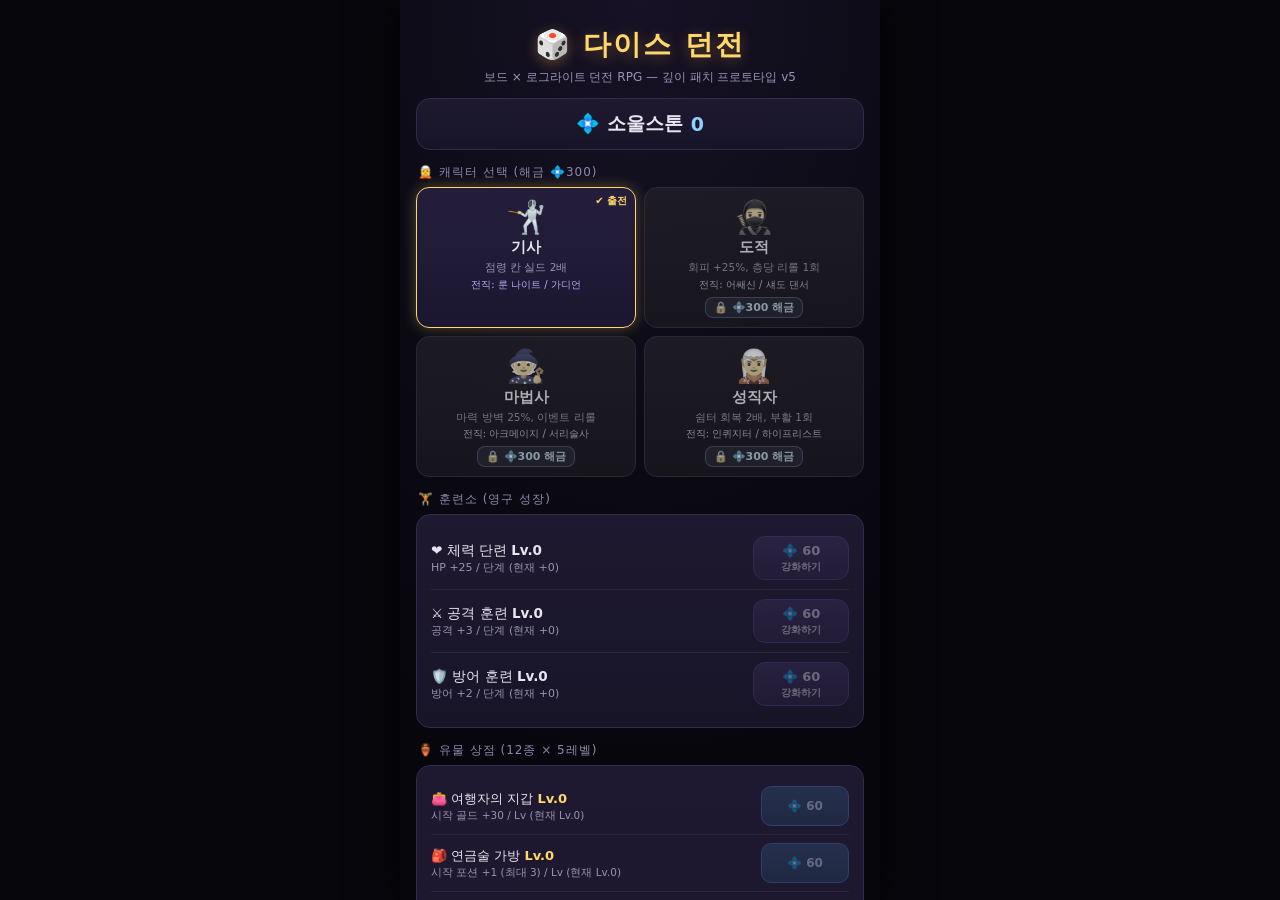
==== commit 515904a5: "웹 프로토타입 v5: 깊이 패치 + 장비 시스템 v2 반영 - 소모품 3종 UI (부적 홀짝 선택 모달, 전투 중 폭탄/연막탄) - 이벤트 8종 선택지 버튼 (판정 확률·결과 미리" ====
--- a/prototype-web/index.html
+++ b/prototype-web/index.html
@@ -3,7 +3,7 @@
 <head>
 <meta charset="UTF-8">
 <meta name="viewport" content="width=device-width, initial-scale=1, maximum-scale=1, user-scalable=no, viewport-fit=cover">
-<title>다이스 던전 — 프로토타입 v4</title>
+<title>다이스 던전 — 프로토타입 v5</title>
 <style>
 * { margin:0; padding:0; box-sizing:border-box; -webkit-tap-highlight-color:transparent; }
 html,body { height:100%; }
@@ -356,6 +356,41 @@
   background:linear-gradient(180deg,#f0b843,#c88a1e); color:#241703;
 }
 
+/* ===== v5: 소모품 / 이벤트 / 장비 ===== */
+.consumBar { display:flex; gap:7px; }
+.consum-btn {
+  position:relative; flex:1; min-height:46px; border-radius:12px; font-size:13px; font-weight:800;
+  background:linear-gradient(180deg,#2e2a45,#221e38); border:1px solid #453c6e; color:#d8d2ee;
+}
+.consum-btn small { display:block; font-size:9px; font-weight:600; color:#9a92b5; }
+.consum-btn .c-badge {
+  position:absolute; top:-6px; right:-5px; min-width:19px; height:19px; border-radius:10px;
+  background:#5c9ee0; color:#fff; font-size:11px; font-weight:800;
+  display:flex; align-items:center; justify-content:center; padding:0 4px;
+}
+.consum-btn.armed { border-color:#ffd76a; box-shadow:0 0 10px rgba(255,215,106,.45); color:#ffd76a; }
+.consum-btn:not(:disabled):active { transform:scale(.96); }
+.bt-consum { display:grid; grid-template-columns:1fr 1fr; gap:7px; margin-bottom:7px; }
+.bt-consum button {
+  min-height:44px; border-radius:11px; font-size:12.5px; font-weight:800; line-height:1.25;
+  background:linear-gradient(180deg,#4a3b28,#372c1c); border:1px solid #8a6d2f; color:#f5dfae;
+}
+.bt-consum button small { display:block; font-size:9px; font-weight:600; opacity:.8; }
+.bt-consum button:not(:disabled):active { transform:scale(.96); }
+.ev-choice {
+  display:block; width:100%; text-align:left; margin-top:8px; padding:10px 13px;
+  min-height:52px; border-radius:13px; font-size:14px; font-weight:800;
+  background:linear-gradient(180deg,#2b2348,#1e1934); border:1px solid #4c3f80;
+}
+.ev-choice small { display:block; font-size:11px; font-weight:600; color:#9a92b5; margin-top:2px; }
+.ev-choice:not(:disabled):active { transform:scale(.98); }
+.ev-chance.hi { color:#7ee787; } .ev-chance.mid { color:#ffd76a; } .ev-chance.lo { color:#ff8a7a; }
+.ev-result { font-size:16px; font-weight:800; margin:10px 0 2px; }
+.ev-result.ok { color:#7ee787; } .ev-result.bad { color:#ff8a7a; }
+.rar0 { color:#b9bec6; } .rar1 { color:#7ee787; } .rar2 { color:#6ab7ff; }
+.rar3 { color:#c792ea; } .rar4 { color:#ffa657; }
+.chip.trait { background:rgba(255,215,106,.12); border-color:rgba(255,215,106,.4); color:#ffe9a0; }
+
 /* 플로팅 텍스트 */
 #floats { position:absolute; inset:0; z-index:70; pointer-events:none; overflow:hidden; }
 .float {
@@ -385,7 +420,7 @@
   <div id="screen-town" class="screen">
     <div class="town-title">
       <h1>🎲 다이스 던전</h1>
-      <p>보드 × 로그라이트 던전 RPG — 심화 시스템 프로토타입 v4</p>
+      <p>보드 × 로그라이트 던전 RPG — 깊이 패치 프로토타입 v5</p>
     </div>
     <div class="panel soul-panel">💠 소울스톤 <span class="num" id="townSoul">0</span></div>
     <div class="section-label">🧝 캐릭터 선택 (해금 💠300)</div>
@@ -417,6 +452,11 @@
       <div id="board"></div>
     </div>
     <div id="logPanel"></div>
+    <div class="consumBar">
+      <button class="consum-btn" id="btnCharm" onclick="tapCharm()">🔮 부적<small id="charmSub">홀/짝 강제</small><span class="c-badge" id="cntCharm">0</span></button>
+      <button class="consum-btn" id="btnBomb" disabled>💣 폭탄<small>전투 중 사용</small><span class="c-badge" id="cntBomb">0</span></button>
+      <button class="consum-btn" id="btnSmoke" disabled>🌫️ 연막탄<small>전투 중 사용</small><span class="c-badge" id="cntSmoke">0</span></button>
+    </div>
     <div class="bottomBar">
       <button id="btnFieldPotion" onclick="useFieldPotion()">🧪 ×2</button>
       <button id="btnTree" onclick="openTreeFromBar()">📖<br><small style="font-size:9px">스킬</small><span class="pt-badge" id="treeBadge" style="display:none">0</span></button>
@@ -466,9 +506,7 @@
   treasureGold: f => 20 + f * 10,
   lapBonusGold: f => 40 + f * 15,
 
-  gearAtk: f => 2 + Math.floor(f / 2),
-  gearDef: f => 1 + Math.floor(f / 4),
-  gearHp:  f => 10 + f * 3,
+  gearSalePrice: f => 10 + f * 4, // 하위 장비 자동 매각가 (장비 v2)
 
   potionPrice: f => 30 + f * 10,
   gearPrice:   f => 60 + f * 25,
@@ -582,6 +620,214 @@
     if (unit.st[k].dur <= 0) delete unit.st[k];
   }
   return { damage, skip };
+}
+/* 인화 콤보 (StatusEffects.TryDetonateBurn): 화상 5중첩 → 중첩×6 즉발 + 화상 제거 */
+function tryDetonateBurn(unit) {
+  if (!unit.st.burn || unit.st.burn.stacks < 5) return 0;
+  const dmg = unit.st.burn.stacks * 6;
+  delete unit.st.burn;
+  return dmg;
+}
+
+/* ----- Consumables.cs: 소모품 3종 (깊이 v5) — "운을 조작하는" 코어 차별 요소 ----- */
+const CONSUM = {
+  charm: { icon:'🔮', n:'홀짝 부적', d:'이번 굴림의 합을 홀/짝으로 강제', price: f => 25 + f * 8 },
+  bomb:  { icon:'💣', n:'폭탄',      d:'전투 중 적 전체 고정 피해',       price: f => 30 + f * 10 },
+  smoke: { icon:'🌫️', n:'연막탄',    d:'전투 1회 회피 (보상·점령 없음)',  price: f => 20 + f * 6 }
+};
+const CONSUM_KEYS = ['charm', 'bomb', 'smoke'];
+const bombDamage = f => 25 + f * 8; // ConsumableBag.BombDamage
+
+/* ----- Traits.cs: 몬스터 개성 5종 (깊이 v5) — "누굴 먼저 잡지?" ----- */
+const TRAITS = {
+  healer:    { n:'치유사', icon:'💚', d:'동료 HP 60%↓면 공격 대신 12% 회복' },
+  enrage:    { n:'광폭',   icon:'😡', d:'HP 50%↓에서 공격 ×1.4' },
+  shielded:  { n:'장갑',   icon:'🛡', d:'첫 2회 피격 피해 절반' },
+  venomous:  { n:'맹독',   icon:'🧪', d:'공격마다 플레이어 중독' },
+  explosive: { n:'폭발',   icon:'💥', d:'사망 시 공격력 ×1.5 피해' }
+};
+const TRAIT_KEYS = ['healer', 'enrage', 'shielded', 'venomous', 'explosive'];
+const TRAIT_MIN_FLOOR = 3, TRAIT_CHANCE = 0.35;
+function rollTrait(floor) {
+  if (floor < TRAIT_MIN_FLOOR || !chance(TRAIT_CHANCE)) return null;
+  return TRAIT_KEYS[randInt(0, TRAIT_KEYS.length)];
+}
+
+/* ----- Events.cs: 이벤트 8종 × 선택지 × 스탯 판정 (깊이 v5) -----
+ * 판정 확률 = 50% ± (스탯-난이도)×4.5%p, 25~95% 클램프 */
+function evSuccessChance(choice, stats) {
+  if (!choice.check) return 1.0;
+  return Math.max(0.25, Math.min(0.95, 0.5 + 0.045 * (stats[choice.check] - choice.dc)));
+}
+const EV_STAT_NAMES = { str:'힘', agi:'민첩', vit:'체력', int:'지능', dex:'재주', luk:'운' };
+function buildEvents(floor) {
+  const g = 20 + floor * 10; // 층 비례 골드 기준값
+  return [
+    { name:'무너진 제단', icon:'⛩️', choices:[
+      { desc:'기도한다', check:'luk', dc:8,
+        success:{ hpRatio:0.30, gold:Math.trunc(g / 2) }, fail:{ hpRatio:-0.15 } },
+      { desc:'지나친다' }
+    ]},
+    { name:'잠긴 보물상자', icon:'🧰', choices:[
+      { desc:'자물쇠를 딴다', check:'dex', dc:9, success:{ gear:true }, fail:{ hpRatio:-0.12 } },
+      { desc:'부순다', check:'str', dc:10, success:{ gold:g }, fail:{ hpRatio:-0.06 } },
+      { desc:'내버려둔다' }
+    ]},
+    { name:'떠도는 상인', icon:'🧳', choices:[
+      { desc:'부적을 산다 (-' + g + 'G)', success:{ gold:-g, item:'charm' } },
+      { desc:'지나친다' }
+    ]},
+    { name:'수상한 고기', icon:'🍖', choices:[
+      { desc:'먹는다', check:'vit', dc:9, success:{ hpRatio:0.40 }, fail:{ hpRatio:-0.10 } },
+      { desc:'버린다' }
+    ]},
+    { name:'고대 서고', icon:'📚', choices:[
+      { desc:'해독한다', check:'int', dc:9, success:{ xp:15 + floor * 5 }, fail:{} },
+      { desc:'태워서 몸을 녹인다', success:{ hpRatio:0.10 } }
+    ]},
+    { name:'해골 도박사', icon:'💀', choices:[
+      { desc:g + 'G를 건다', check:'luk', dc:10, success:{ gold:g * 2 }, fail:{ gold:-g } },
+      { desc:'거절한다' }
+    ]},
+    { name:'갇힌 모험가', icon:'🪨', choices:[
+      { desc:'잔해를 치운다', check:'str', dc:9,
+        success:{ gold:g, item:'bomb' }, fail:{ hpRatio:-0.10 } },
+      { desc:'못 본 척한다' }
+    ]},
+    { name:'검은 웅덩이', icon:'🕳️', choices:[
+      { desc:'손을 넣는다', check:'luk', dc:11, success:{ gear:true }, fail:{ hpRatio:-0.18 } },
+      { desc:'연막탄 재료만 뜬다', success:{ item:'smoke' } }
+    ]}
+  ];
+}
+/* EventCatalog.PickByExpectedValue — 시뮬레이션(자동 검증) 정책용. 웹 UI는 플레이어가 직접 고른다. */
+function evPickByEV(def, stats, hpRatio, gold) {
+  const utility = o => {
+    if (!o) o = {};
+    if ((o.gold || 0) < 0 && gold < -o.gold) return -Infinity; // 못 사는 선택지
+    let u = (o.gold || 0) * 0.01 + (o.xp || 0) * 0.02 + (o.gear ? 1.2 : 0) + (o.item ? 0.8 : 0);
+    const hr = o.hpRatio || 0;
+    u += hr * (hr < 0 ? (hpRatio < 0.4 ? 6.0 : 2.5) : (hpRatio < 0.6 ? 4.0 : 1.0));
+    return u;
+  };
+  let best = 0, bestEv = -Infinity;
+  def.choices.forEach((c, i) => {
+    const p = evSuccessChance(c, stats);
+    const ev = p * utility(c.success) + (1 - p) * utility(c.fail);
+    if (ev > bestEv) { bestEv = ev; best = i; }
+  });
+  return best;
+}
+
+/* ----- Equipment.cs: 장비 시스템 v2 — 슬롯 4종 × 등급 5단계 × 전설 고유 효과 ----- */
+const RARITIES = [
+  { key:'common',    n:'낡은',   mult:1.0  },
+  { key:'uncommon',  n:'쓸만한', mult:1.35 },
+  { key:'rare',      n:'정교한', mult:1.8  },
+  { key:'epic',      n:'영웅의', mult:2.4  },
+  { key:'legendary', n:'전설의', mult:3.2  }
+];
+const SLOT_KEYS = ['weapon', 'armor', 'accessory', 'dice'];
+const SLOT_INFO = {
+  weapon:    { icon:'🗡️', n:'무기' },
+  armor:     { icon:'🛡️', n:'방어구' },
+  accessory: { icon:'💍', n:'장신구' },
+  dice:      { icon:'🎲', n:'주사위' }
+};
+const DICE_MODS = { // 주사위 장비 효과 — 이동 굴림에 적용 (운을 조작하는 재미의 핵심)
+  noOnes:   { n:'1이 나온 눈을 한 번 다시 굴림' },
+  balanced: { n:'합이 4 이하면 다시 굴림 (1회)' },
+  heavy:    { n:'합 -1 (최소 2)' },
+  lucky:    { n:'합 6·8이면 30% 확률로 7 보정' }
+};
+const UNIQUE_EFFECTS = { // 전설 등급 고유 효과 3종
+  lapFullHeal: { icon:'💖', n:'완주 시 HP 전체 회복' },
+  goldFind:    { icon:'🪙', n:'골드 획득 +25%' },
+  trapWard:    { icon:'🐾', n:'함정 회피 +25%p' }
+};
+/* EquipmentFactory.RollRarity: 층 비례 (전설은 5층부터) */
+function rollRarity(floor) {
+  const v = Math.random();
+  const legendary = floor >= 5 ? 0.02 + floor * 0.004 : 0;
+  const epic = 0.05 + floor * 0.008;
+  const rare = 0.15 + floor * 0.01;
+  if (v < legendary) return 4;
+  if (v < legendary + epic) return 3;
+  if (v < legendary + epic + rare) return 2;
+  if (v < legendary + epic + rare + 0.30) return 1;
+  return 0;
+}
+function rollUniqueEffect() {
+  return ['lapFullHeal', 'goldFind', 'trapWard'][randInt(0, 3)];
+}
+/* EquipmentFactory.Generate */
+function generateEquipment(floor) {
+  const slot = SLOT_KEYS[randInt(0, 4)];
+  const rarity = rollRarity(floor);
+  const rm = RARITIES[rarity].mult;
+  const scale = (1 + 0.22 * (floor - 1)) * rm;
+  const prefix = RARITIES[rarity].n;
+  const effect = rarity === 4 ? rollUniqueEffect() : null;
+  const base = { slot, rarity, atk:0, def:0, hp:0, crit:0, diceMod:null, effect };
+  switch (slot) {
+    case 'weapon':
+      return Object.assign(base, { name:prefix + ' 검', atk:Math.max(1, Math.trunc(3 * scale)) });
+    case 'armor':
+      return Object.assign(base, { name:prefix + ' 갑옷',
+        def:Math.max(1, Math.trunc(2 * scale)), hp:Math.trunc(14 * scale) });
+    case 'accessory':
+      return Object.assign(base, { name:prefix + ' 반지',
+        hp:Math.trunc(8 * scale), crit:0.015 * rm });
+    default: // 주사위: 등급이 오를수록 좋은 조작 효과
+      switch (rarity) {
+        case 0:  return Object.assign(base, { name:prefix + ' 주사위', hp:Math.trunc(5 * scale) });
+        case 1:  return Object.assign(base, { name:'균형 주사위', diceMod:'balanced' });
+        case 2:  return Object.assign(base, { name:'정직한 주사위', diceMod:'noOnes' });
+        case 3:  return Object.assign(base, { name:'무거운 주사위', atk:Math.trunc(4 * scale), diceMod:'heavy' });
+        default: return Object.assign(base, { name:'운명의 주사위', diceMod:'lucky' });
+      }
+  }
+}
+/* Equipment.Score: 자동 교체 비교 점수 */
+const gearScore = e => e.atk * 3 + e.def * 2.5 + e.hp * 0.35 + e.crit * 250
+                      + (e.diceMod ? 8 : 0) + (e.effect ? 15 : 0);
+const gearDisplayName = e =>
+  (e.slot === 'dice' && e.rarity > 0 ? '[' + RARITIES[e.rarity].n + '] ' : '') + e.name;
+function gearStatText(e) {
+  const p = [];
+  if (e.atk) p.push('⚔️+' + e.atk);
+  if (e.def) p.push('🛡️+' + e.def);
+  if (e.hp) p.push('❤️+' + e.hp);
+  if (e.crit) p.push('🎯크리+' + (e.crit * 100).toFixed(1) + '%p');
+  if (e.diceMod) p.push('🎲 ' + DICE_MODS[e.diceMod].n);
+  if (e.effect) p.push(UNIQUE_EFFECTS[e.effect].icon + ' ' + UNIQUE_EFFECTS[e.effect].n);
+  return p.join(' · ') || '—';
+}
+/* DiceModRules.Apply: 주사위 장비 효과 (보드 이동 전 단계) */
+function applyDiceMod(d1, d2, mod) {
+  if (!mod) return null;
+  switch (mod) {
+    case 'noOnes': {
+      if (d1 !== 1 && d2 !== 1) return null;
+      return { d1: d1 === 1 ? randInt(1, 7) : d1, d2: d2 === 1 ? randInt(1, 7) : d2, label:'정직한 주사위' };
+    }
+    case 'balanced':
+      if (d1 + d2 > 4) return null;
+      return { d1: randInt(1, 7), d2: randInt(1, 7), label:'균형 주사위' };
+    case 'heavy': {
+      if (d1 + d2 <= 2) return null;
+      return d1 >= d2
+        ? { d1: Math.max(1, d1 - 1), d2, label:'무거운 주사위' }
+        : { d1, d2: Math.max(1, d2 - 1), label:'무거운 주사위' };
+    }
+    case 'lucky': {
+      const sum = d1 + d2;
+      if ((sum === 6 || sum === 8) && chance(0.3))
+        return { d1, d2: sum === 6 ? d2 + 1 : d2 - 1, label:'운명의 주사위' };
+      return null;
+    }
+    default: return null;
+  }
 }
 
 /* ----- SkillDef.cs: 스킬 정의 (레벨 1~5, 계수/레벨 증가, 패시브 8종) ----- */
@@ -819,7 +1065,7 @@
     learned: {},                          // skillId -> level
     points: 1,                            // 시작 스킬 1개
     statPoints: 0,
-    gearAtk: 0, gearDef: 0, gearHp: 0
+    gearAtk: 0, gearDef: 0, gearHp: 0, gearCrit: 0 // EquipmentLoadout.ApplyTo가 기록
   };
 }
 /* 경험치 획득 → 오른 레벨 수 (레벨당 스탯+3, 스킬+1) */
@@ -920,7 +1166,7 @@
   unit.def  = D.def(s)  + sheet.gearDef + bonus.def + Math.trunc(passiveSum(sheet, 'defFlat'));
   unit.mdef = D.mdef(s) + Math.trunc(sheet.gearDef / 2) + Math.trunc(bonus.def / 2);
   unit.spd  = D.spd(s);
-  unit.crit = D.crit(s) + bonus.crit + passiveSum(sheet, 'critPct');
+  unit.crit = D.crit(s) + bonus.crit + (sheet.gearCrit || 0) + passiveSum(sheet, 'critPct');
   unit.evasion  = D.evasion(s) + cls.evasion + passiveSum(sheet, 'evadePct');
   unit.accuracy = D.accuracy(s);
 }
@@ -947,6 +1193,9 @@
   const coef = (skill && skill.coef > 0) ? skill.coef : 1.0;
   const element = skill ? skill.element : 'neutral';
   const mult = elemMult(element, defender.element);
+
+  // 콤보 시너지 (깊이 v5): 빙결된 대상은 크리티컬 +25%p — 스킬 순서에 의미 부여
+  if (defender.st && defender.st.freeze) critBonus += 0.25;
 
   let dmg = atkStat * coef * (100 / (100 + defStat)) * mult;
   const crit = chance(attacker.crit + critBonus);
@@ -1224,6 +1473,9 @@
     gold: bn.mods.startGold,
     potions: B.START_POTIONS + bn.mods.startPotions,
     kills: 0, gearCount: 0, diceRolls: 0,
+    bag: { charm: 1, bomb: 0, smoke: 0 }, // 첫 런부터 부적 1개 — 조작의 재미를 즉시 경험
+    charmParity: null,                    // 'odd'|'even' — 다음 굴림 강제
+    loadout: { weapon: null, armor: null, accessory: null, dice: null }, // 장비 v2 (슬롯당 1개)
     pos: 0, tiles: [], capturedThisFloor: 0,
     rerollLeft: CHARS[meta.selected].reroll,
     reviveLeft: CHARS[meta.selected].revive,
@@ -1369,6 +1621,16 @@
   $('btnFieldPotion').disabled = busy || run.potions <= 0 || p.hp >= p.maxHp;
   $('btnRoll').disabled = busy;
   $('btnTree').disabled = busy;
+  // v5 소모품 3슬롯 (수량 배지) — 부적은 굴리기 전에 눌러 홀/짝 선택
+  $('cntCharm').textContent = run.bag.charm;
+  $('cntBomb').textContent = run.bag.bomb;
+  $('cntSmoke').textContent = run.bag.smoke;
+  const charmBtn = $('btnCharm');
+  charmBtn.classList.toggle('armed', !!run.charmParity);
+  $('charmSub').textContent = run.charmParity
+    ? (run.charmParity === 'even' ? '짝수 강제! (취소)' : '홀수 강제! (취소)')
+    : '홀/짝 강제';
+  charmBtn.disabled = busy || (!run.charmParity && run.bag.charm <= 0);
   const badge = $('treeBadge');
   const pts = sh.points + sh.statPoints;
   badge.style.display = pts > 0 ? 'flex' : 'none';
@@ -1400,20 +1662,46 @@
   if (p.hp <= 0) { die(); return false; }
   return true;
 }
+/* 전설 고유 효과 보유 확인 (EquipmentLoadout.HasEffect) */
+function hasEffect(eff) {
+  return SLOT_KEYS.some(k => run.loadout[k] && run.loadout[k].effect === eff);
+}
+/* 골드 획득 단일 지점 — 전설 '골드 탐지(+25%)' 적용 (RunController.AddGold) */
 function addGold(g, label) {
+  if (hasEffect('goldFind')) g = Math.trunc(g * 1.25);
   run.gold += g;
   floatText($('token'), '+' + g + ' 💰', 'gold');
   if (label) log('💰 ' + label + ' 골드 +' + g);
   updateHUD();
 }
+/* 장비 합계 → 시트 반영 (EquipmentLoadout.ApplyTo + Refresh) */
+function applyLoadout() {
+  const sh = run.sheet;
+  let a = 0, d = 0, h = 0, c = 0;
+  for (const k of SLOT_KEYS) {
+    const e = run.loadout[k];
+    if (!e) continue;
+    a += e.atk; d += e.def; h += e.hp; c += e.crit;
+  }
+  sh.gearAtk = a; sh.gearDef = d; sh.gearHp = h; sh.gearCrit = c;
+  refreshPlayer(); // maxHp 증가분만큼 현재 HP도 증가
+}
+/* 장비 획득 (장비 v2): 슬롯 4종·등급 5단계, 점수 비교 자동 교체 — 하위품은 매각 */
 function addGear(silent) {
-  const f = run.floor, sh = run.sheet;
-  const a = B.gearAtk(f), d = B.gearDef(f), h = B.gearHp(f);
   run.gearCount++;
-  sh.gearAtk += a; sh.gearDef += d; sh.gearHp += h;
-  refreshPlayer(); // maxHp 증가분만큼 현재 HP도 증가
-  if (!silent) floatText($('token'), '🗡️ 장비!', 'info');
-  log('🗡️ 장비 획득! ⚔️+' + a + ' 🛡️+' + d + ' ❤️+' + h);
+  const item = generateEquipment(run.floor);
+  const cur = run.loadout[item.slot];
+  if (!cur || gearScore(cur) < gearScore(item)) {
+    run.loadout[item.slot] = item;
+    applyLoadout();
+    if (!silent) floatText($('token'), SLOT_INFO[item.slot].icon + ' 장착!', 'info');
+    log(SLOT_INFO[item.slot].icon + ' <span class="rar' + item.rarity + '">' +
+        gearDisplayName(item) + '</span> 장착! (' + gearStatText(item) + ')');
+  } else {
+    log('🗡️ <span class="rar' + item.rarity + '">' + gearDisplayName(item) + '</span>' +
+        ' — 지금 것보다 약해서 매각했다.');
+    addGold(B.gearSalePrice(run.floor));
+  }
   updateHUD();
 }
 function useFieldPotion() {
@@ -1422,6 +1710,44 @@
   run.potions--;
   healRatio(B.POTION_HEAL, '포션 사용!');
   updateHUD();
+}
+
+/* ===== v5 소모품: 홀짝 부적 — 굴리기 전에 눌러 홀/짝 선택 → 이번 굴림 강제 ===== */
+function tapCharm() {
+  if (busy || !run || !run.alive || uiMode !== 'idle') return;
+  if (run.charmParity) { // 재탭 = 취소 (환불)
+    run.bag.charm++;
+    run.charmParity = null;
+    log('🔮 부적 사용을 취소했다.');
+    updateHUD();
+    return;
+  }
+  if (run.bag.charm <= 0) return;
+  uiMode = 'charm';
+  setBusy(true);
+  overlay(
+    '<div class="m-title">🔮 홀짝 부적</div>' +
+    '<div class="m-sub">이번 굴림의 합을 원하는 홀짝으로 강제한다 (보유 ' + run.bag.charm + '개)<br>' +
+      '"6칸 앞 쉼터에 가고 싶다 → 짝수 부적"</div>' +
+    '<button class="m-btn" onclick="charmPick(\'odd\')">홀수로 강제 (3·5·7·9·11)</button>' +
+    '<button class="m-btn" onclick="charmPick(\'even\')">짝수로 강제 (2·4·6·8·10·12)</button>' +
+    '<button class="m-btn dark" onclick="charmCancel()">취소</button>'
+  );
+}
+function charmPick(parity) {
+  if (!run || run.charmParity || run.bag.charm <= 0) return;
+  if (uiMode !== 'charm' && uiMode !== 'idle') return;
+  run.bag.charm--;
+  run.charmParity = parity;
+  if (uiMode === 'charm') { closeOverlay(); uiMode = 'idle'; }
+  log('🔮 홀짝 부적! 이번 굴림은 <b>' + (parity === 'even' ? '짝수' : '홀수') + '</b>로 강제된다.');
+  setBusy(false);
+}
+function charmCancel() {
+  if (uiMode !== 'charm') return;
+  closeOverlay();
+  uiMode = 'idle';
+  setBusy(false);
 }
 
 /* =====================================================================
@@ -1443,6 +1769,14 @@
   setTimeout(() => {
     clearInterval(tick);
     let d1 = randInt(1, 7), d2 = randInt(1, 7);
+    // 홀짝 부적: 원하는 홀짝이 나올 때까지 리롤 (DiceRoller.RollWithParity)
+    let charmUsed = null;
+    if (run.charmParity) {
+      const wantEven = run.charmParity === 'even';
+      while (((d1 + d2) % 2 === 0) !== wantEven) { d1 = randInt(1, 7); d2 = randInt(1, 7); }
+      charmUsed = run.charmParity;
+      run.charmParity = null;
+    }
     run.diceRolls++;
     let rerolled = false;
     // 도적 패시브: 층당 1회, 낮은 눈(합≤4)이면 무료 리롤 (RunController.PlayFloor)
@@ -1452,6 +1786,12 @@
       d1 = randInt(1, 7); d2 = randInt(1, 7);
       run.diceRolls++;
     }
+    // 주사위 장비 효과 (DiceModRules.Apply — 이동 굴림 조작, RunController.PlayFloor와 동일 순서)
+    let modLabel = null;
+    if (run.loadout.dice && run.loadout.dice.diceMod) {
+      const dm = applyDiceMod(d1, d2, run.loadout.dice.diceMod);
+      if (dm) { d1 = dm.d1; d2 = dm.d2; modLabel = dm.label; }
+    }
     const info = { d1, d2, sum: d1 + d2, isDouble: d1 === d2, isSeven: d1 + d2 === 7 };
     d1El.classList.remove('rolling'); d2El.classList.remove('rolling');
     d1El.textContent = d1; d2El.textContent = d2;
@@ -1459,12 +1799,15 @@
     setTimeout(() => { d1El.classList.remove('landed'); d2El.classList.remove('landed'); }, 320);
 
     let badges = '';
+    if (charmUsed) badges += '<div class="badge">🔮 부적 — ' + (charmUsed === 'even' ? '짝수' : '홀수') + ' 강제!</div>';
     if (rerolled) badges += '<div class="badge">🥷 도적의 리롤!</div>';
+    if (modLabel) badges += '<div class="badge">🎲 ' + modLabel + '!</div>';
     if (info.isDouble) badges += '<div class="badge">✨ 더블! 선제공격</div>';
     if (info.isSeven)  badges += '<div class="badge">🍀 럭키 7! 크리티컬 +15%</div>';
     $('bcBadges').innerHTML = badges;
     log('🎲 주사위: ' + d1 + ' + ' + d2 + ' = ' + info.sum +
-        (rerolled ? ' (리롤)' : '') + (info.isDouble ? ' (더블!)' : '') + (info.isSeven ? ' (럭키 7!)' : ''));
+        (charmUsed ? ' (부적)' : '') + (rerolled ? ' (리롤)' : '') + (modLabel ? ' (' + modLabel + ')' : '') +
+        (info.isDouble ? ' (더블!)' : '') + (info.isSeven ? ' (럭키 7!)' : ''));
 
     setTimeout(() => moveSteps(info), 380);
   }, T.DICE);
@@ -1488,6 +1831,9 @@
   if (lapComplete) {
     const g = Math.trunc(B.lapBonusGold(run.floor) * run.mods.lapGoldMult);
     addGold(g, '한 바퀴 완주!');
+    if (hasEffect('lapFullHeal')) { // 전설 고유 효과: 완주 시 HP 전체 회복
+      healRatio(1.0, '💖 전설 효과 — 완주 회복!');
+    }
     log('👑 보스 게이트가 열렸다...');
     setTimeout(() => startBossBattle(info), 850);
     return;
@@ -1521,6 +1867,7 @@
         monsters: makeMonsters(f, elite),
         info: info,
         title: elite ? '☠️ 정예 전투!' : '⚔️ 전투!',
+        isElite: elite,
         onWin: () => {
           tile.captured = true;
           run.capturedThisFloor++;
@@ -1546,8 +1893,16 @@
         });
         return;
       }
-      if (chance(0.5)) addGear();
-      else addGold(B.treasureGold(f), '보물 상자!');
+      // v5: 장비 40% / 골드 35% / 소모품 25% (RunController.ResolveTile Treasure)
+      const v2 = Math.random();
+      if (v2 < 0.40) addGear();
+      else if (v2 < 0.75) addGold(B.treasureGold(f), '보물 상자!');
+      else {
+        const k = CONSUM_KEYS[randInt(0, 3)];
+        run.bag[k]++;
+        floatText($('token'), CONSUM[k].icon + ' ' + CONSUM[k].n + '!', 'info');
+        log(CONSUM[k].icon + ' 보물 상자에서 <b>' + CONSUM[k].n + '</b>을(를) 얻었다!');
+      }
       endTurn();
       return;
     }
@@ -1564,7 +1919,8 @@
     }
 
     case 'trap': {
-      if (chance(B.TRAP_AVOID + run.mods.trapAvoidBonus)) {
+      // 함정 회피 = 기본 30% + 유물 + 전설 '함정 감지' 25%p
+      if (chance(B.TRAP_AVOID + run.mods.trapAvoidBonus + (hasEffect('trapWard') ? 0.25 : 0))) {
         log('🤸 함정을 재빠르게 회피했다!');
         floatText($('token'), '회피!', 'info');
         endTurn();
@@ -1585,49 +1941,131 @@
   }
 }
 
-/* ===== 이벤트 칸 (마법사: 나쁜 결과 1회 리롤) ===== */
-let eventApply = null;
+/* ===== 이벤트 칸 (깊이 v5): 8종 × 선택지 × 스탯 판정 — 플레이어가 직접 고른다 =====
+ * 판정 = 50% ± (스탯-난이도)×4.5%p (25~95% 클램프). 마법사 패시브 = 실패 판정 1회 재굴림 */
+let curEvent = null;   // { def, phase:'choose'|'result' }
 function openEvent() {
-  const f = run.floor;
-  let v = Math.random();
-  let mageRerolled = false;
-  if (CHARS[run.charId].bestEvent && v >= 0.40 && v < 0.75) {
-    v = Math.random();
-    mageRerolled = true;
-  }
-  let text;
-  if (v < 0.40) {
-    const g = B.treasureGold(f);
-    text = '무너진 제단 아래에서 금화 주머니를 발견했다!<br><b style="color:#ffd76a">💰 골드 +' + g + '</b>';
-    eventApply = () => { addGold(g, '이벤트:'); endTurn(); };
-  } else if (v < 0.75) {
-    const dmg = Math.floor(run.player.maxHp * 0.08);
-    text = '어둠 속에서 무언가가 스치고 지나갔다...<br><b style="color:#ff6a5e">💢 피해 -' + dmg + '</b>';
-    eventApply = () => { if (damagePlayerField(dmg, '불길한 기운!')) endTurn(); };
-  } else {
-    text = '떠돌이 대장장이가 낡은 장비를 건네주었다!<br><b style="color:#b8aef5">🗡️ 장비 획득</b>';
-    eventApply = () => { addGear(); endTurn(); };
-  }
+  const all = buildEvents(run.floor);
+  curEvent = { def: all[randInt(0, all.length)], phase: 'choose' };
   uiMode = 'event';
+  renderEventChoices();
+}
+function renderEventChoices() {
+  const def = curEvent.def, stats = run.sheet.stats;
+  const chanceCls = p => p >= 0.65 ? 'hi' : p >= 0.45 ? 'mid' : 'lo';
+  const outcomeHint = o => {
+    if (!o) return '변화 없음';
+    const p = [];
+    if (o.gold > 0) p.push('💰+' + o.gold); else if (o.gold < 0) p.push('💰' + o.gold);
+    if (o.hpRatio > 0) p.push('❤️+' + Math.round(o.hpRatio * 100) + '%');
+    else if (o.hpRatio < 0) p.push('💢-' + Math.round(-o.hpRatio * 100) + '%');
+    if (o.gear) p.push('🗡️장비');
+    if (o.item) p.push(CONSUM[o.item].icon + CONSUM[o.item].n);
+    if (o.xp) p.push('✨XP+' + o.xp);
+    return p.length ? p.join(' ') : '변화 없음';
+  };
   overlay(
-    '<div class="m-title">❓ 이벤트</div>' +
-    '<div class="m-sub">' + themeOf(f).name + ' ' + f + '층' +
-      (mageRerolled ? ' — 🧙 마법사의 통찰로 다시 선택!' : '') + '</div>' +
-    '<p style="font-size:14.5px;line-height:1.8;margin:10px 0 4px">' + text + '</p>' +
-    '<button class="m-btn" onclick="eventOk()">확인</button>'
+    '<div class="m-title">' + def.icon + ' ' + def.name + '</div>' +
+    '<div class="m-sub">' + themeOf(run.floor).name + ' ' + run.floor + '층 — 어떻게 할까?' +
+      (CHARS[run.charId].bestEvent ? '<br>🧙 마법사 패시브: 실패한 판정을 1회 다시 굴린다' : '') + '</div>' +
+    def.choices.map((c, i) => {
+      const p = evSuccessChance(c, stats);
+      const cost = c.success && c.success.gold < 0 ? -c.success.gold : 0;
+      const afford = cost <= run.gold;
+      let sub;
+      if (c.check) {
+        sub = STAT_INFO[c.check].icon + ' ' + EV_STAT_NAMES[c.check] + ' 판정 — 성공 ' +
+          '<span class="ev-chance ' + chanceCls(p) + '">' + Math.round(p * 100) + '%</span>' +
+          ' · 성공: ' + outcomeHint(c.success) + ' / 실패: ' + outcomeHint(c.fail);
+      } else if (c.success) {
+        sub = outcomeHint(c.success);
+      } else {
+        sub = '아무 일도 일어나지 않는다';
+      }
+      return '<button class="ev-choice" onclick="evChoice(' + i + ')"' + (afford ? '' : ' disabled') + '>' +
+        c.desc + (c.check ? ' <span style="color:#8fd0ff">(' + EV_STAT_NAMES[c.check] + ' ' + stats[c.check] + ')</span>' : '') +
+        '<small>' + sub + '</small></button>';
+    }).join('')
   );
 }
-function eventOk() {
+function evChoice(i) {
+  if (!curEvent || curEvent.phase !== 'choose') return;
+  const c = curEvent.def.choices[i];
+  const cost = c.success && c.success.gold < 0 ? -c.success.gold : 0;
+  if (cost > run.gold) return;
+
+  let success = true, mageReroll = false, p = 1;
+  if (c.check) {
+    p = evSuccessChance(c, run.sheet.stats);
+    success = chance(p);
+    // 마법사 패시브 (깊이 v5 재정의): 실패한 판정을 한 번 다시 굴림
+    if (!success && CHARS[run.charId].bestEvent) {
+      mageReroll = true;
+      success = chance(p);
+    }
+  }
+  curEvent.phase = 'result';
+  curEvent.outcome = (success ? c.success : c.fail) || {};
+  const o = curEvent.outcome;
+  const lines = [];
+  if (o.gold > 0) lines.push('💰 골드 +' + o.gold);
+  else if (o.gold < 0) lines.push('💰 골드 ' + o.gold);
+  if (o.hpRatio > 0) lines.push('❤️ HP ' + Math.round(o.hpRatio * 100) + '% 회복');
+  else if (o.hpRatio < 0) lines.push('💢 최대 HP의 ' + Math.round(-o.hpRatio * 100) + '% 피해');
+  if (o.gear) lines.push('🗡️ 장비 획득');
+  if (o.item) lines.push(CONSUM[o.item].icon + ' ' + CONSUM[o.item].n + ' 획득');
+  if (o.xp) lines.push('✨ 경험치 +' + o.xp);
+  overlay(
+    '<div class="m-title">' + curEvent.def.icon + ' ' + curEvent.def.name + '</div>' +
+    '<div class="m-sub">' + c.desc + (c.check ? ' — ' + EV_STAT_NAMES[c.check] + ' 판정 ' + Math.round(p * 100) + '%' : '') + '</div>' +
+    (c.check
+      ? '<div class="ev-result ' + (success ? 'ok' : 'bad') + '">' +
+          (success ? '✅ 판정 성공!' : '❌ 판정 실패...') +
+          (mageReroll ? '<br><span style="font-size:12px;color:#b8aef5">🧙 마법사의 재굴림' +
+            (success ? '으로 뒤집었다!' : '도 실패했다...') + '</span>' : '') + '</div>'
+      : '') +
+    '<p style="font-size:14.5px;line-height:1.9;margin:8px 0 4px">' +
+      (lines.length ? lines.join('<br>') : '아무 일도 일어나지 않았다.') + '</p>' +
+    '<button class="m-btn" onclick="evResultOk()">확인</button>'
+  );
+  if (c.check) log(success ? '✅ ' + curEvent.def.name + ' — 판정 성공!' : '❌ ' + curEvent.def.name + ' — 판정 실패...');
+}
+function evResultOk() {
+  if (!curEvent || curEvent.phase !== 'result') return;
+  const o = curEvent.outcome;
+  curEvent = null;
   closeOverlay();
-  const fn = eventApply;
-  eventApply = null;
-  if (fn) fn();
+  // RunController.ApplyOutcome 순서: 골드 → HP → 장비 → 아이템 → XP
+  if (o.gold > 0) addGold(o.gold, '이벤트:');
+  else if (o.gold < 0) { run.gold = Math.max(0, run.gold + o.gold); updateHUD(); }
+  let dead = false;
+  if (o.hpRatio > 0) healRatio(o.hpRatio, '이벤트:');
+  else if (o.hpRatio < 0) dead = !damagePlayerField(Math.trunc(run.player.maxHp * -o.hpRatio), '이벤트!');
+  if (o.gear) addGear();
+  if (o.item) {
+    run.bag[o.item]++;
+    log(CONSUM[o.item].icon + ' <b>' + CONSUM[o.item].n + '</b>을(를) 얻었다!');
+    updateHUD();
+  }
+  if (dead) return; // die()가 이미 처리
+  if (o.xp) {
+    floatText($('token'), '+' + o.xp + ' XP', 'xp');
+    const gained = gainXp(run.sheet, o.xp);
+    log('✨ 경험치 +' + o.xp + (gained > 0 ? ' — 레벨 업!' : ''));
+    updateHUD();
+    if (gained > 0) { processProgression(() => endTurn()); return; }
+  }
+  endTurn();
 }
 
 /* ===== 상점 (상인의 인장: 할인) ===== */
 function shopPrices() {
   const f = run.floor, disc = 1 - run.mods.shopDiscount;
-  return { pot: Math.trunc(B.potionPrice(f) * disc), gear: Math.trunc(B.gearPrice(f) * disc) };
+  return {
+    pot: Math.trunc(B.potionPrice(f) * disc),
+    gear: Math.trunc(B.gearPrice(f) * disc),
+    charm: Math.trunc(CONSUM.charm.price(f) * disc)
+  };
 }
 function openShop() {
   uiMode = 'shop';
@@ -1644,8 +2082,11 @@
     '<div class="shop-item"><div class="info">🧪 포션<small>HP 40% 회복 (보유 ' +
       '<span id="shopPot">' + run.potions + '</span>개)</small></div>' +
       '<button class="buy-btn" id="buyPot" onclick="buyPotion()">💰 ' + pr.pot + '</button></div>' +
-    '<div class="shop-item"><div class="info">🗡️ 장비<small>⚔️+' + B.gearAtk(f) + ' 🛡️+' + B.gearDef(f) +
-      ' ❤️+' + B.gearHp(f) + ' (층 비례 성장)</small></div>' +
+    '<div class="shop-item"><div class="info">🔮 홀짝 부적<small>이번 굴림 홀/짝 강제 (보유 ' +
+      '<span id="shopCharm">' + run.bag.charm + '</span>개)</small></div>' +
+      '<button class="buy-btn" id="buyCharm" onclick="buyCharm()">💰 ' + pr.charm + '</button></div>' +
+    '<div class="shop-item"><div class="info">🗡️ 장비<small>무작위 장비 — 슬롯 4종 · 등급 5단계' +
+      ' (하위품은 자동 매각)</small></div>' +
       '<button class="buy-btn" id="buyGear" onclick="buyGear()">💰 ' + pr.gear + '</button></div>' +
     '<button class="m-btn dark" onclick="closeShop()">나가기</button>'
   );
@@ -1655,8 +2096,19 @@
   const pr = shopPrices();
   $('shopGold').textContent = run.gold;
   $('shopPot').textContent = run.potions;
+  $('shopCharm').textContent = run.bag.charm;
   $('buyPot').disabled = run.gold < pr.pot;
+  $('buyCharm').disabled = run.gold < pr.charm;
   $('buyGear').disabled = run.gold < pr.gear;
+}
+function buyCharm() {
+  const pr = shopPrices();
+  if (run.gold < pr.charm) return;
+  run.gold -= pr.charm;
+  run.bag.charm++;
+  log('🔮 홀짝 부적 구매 (-' + pr.charm + 'G)');
+  updateHUD();
+  refreshShopButtons();
 }
 function buyPotion() {
   const pr = shopPrices();
@@ -1690,7 +2142,8 @@
   const mk = (name, emoji, mhp, matk, spd, isBoss) => ({
     name, emoji, isBoss: !!isBoss,
     maxHp: mhp, hp: mhp, atk: matk, matk: matk, def, mdef: def,
-    spd, crit: 0.05, evasion: 0, accuracy: 0.9, element, st: {}
+    spd, crit: 0.05, evasion: 0, accuracy: 0.9, element, st: {},
+    trait: null, shieldedHits: 0
   });
   if (elite) {
     return [mk('정예 ' + th.mobName, '👹', Math.floor(hp * B.ELITE_HP_MULT), Math.floor(atk * B.ELITE_ATK_MULT), 9)];
@@ -1701,7 +2154,14 @@
   const count = floor <= B.SOLO_MONSTER_FLOORS ? 1 : randInt(1, 3);
   const list = [];
   for (let i = 0; i < count; i++) {
-    list.push(mk(th.mobName + (count > 1 ? ' ' + (i + 1) : ''), th.mobs[randInt(0, th.mobs.length)], hp, atk, 8));
+    // 몬스터 개성 (깊이 v5): 3층부터 35% — 이름으로 노출해 "누굴 먼저 잡지?"를 만든다
+    const trait = rollTrait(floor);
+    const baseName = th.mobName + (count > 1 ? ' ' + (i + 1) : '');
+    const m = mk(trait ? TRAITS[trait].n + ' ' + baseName : baseName,
+                 th.mobs[randInt(0, th.mobs.length)], hp, atk, 8);
+    m.trait = trait;
+    if (trait === 'shielded') m.shieldedHits = 2;
+    list.push(m);
   }
   return list;
 }
@@ -1710,10 +2170,12 @@
   const hp = Math.floor(B.monsterHp(floor) * B.BOSS_HP_MULT);
   const atk = Math.floor(B.monsterAtk(floor) * B.BOSS_ATK_MULT);
   const def = B.monsterDef(floor);
+  const trait = floor >= 10 ? 'enrage' : null; // 심층 보스: 광폭화 고정 (깊이 v5)
   return [{
-    name: th.bossName, emoji: th.boss, isBoss: true,
+    name: (trait ? TRAITS[trait].n + ' ' : '') + th.bossName, emoji: th.boss, isBoss: true,
     maxHp: hp, hp, atk, matk: atk, def, mdef: def,
-    spd: 9, crit: 0.05, evasion: 0, accuracy: 0.9, element: floorElement(floor), st: {}
+    spd: 9, crit: 0.05, evasion: 0, accuracy: 0.9, element: floorElement(floor), st: {},
+    trait, shieldedHits: 0
   }];
 }
 
@@ -1742,9 +2204,12 @@
     burnOnHit: burnOnHitChance(sh),
     reviveRatio: hasReviveBoost(sh) ? 0.7 : 0.5, // 소생의 빛: 부활 HP 70%
     isBoss: !!cfg.isBoss,
+    isElite: !!cfg.isElite,
     title: cfg.title,
     onWin: cfg.onWin,
+    onFlee: cfg.onFlee || (() => endTurn()), // 연막탄 도주: 보상·점령 없음
     xpKills: 0,
+    over: false,
     locked: true
   };
   let badges = '';
@@ -1773,7 +2238,12 @@
       '<div class="pl-hp"><div class="hpbar"><div class="hpfill" id="btPhpFill"></div><span id="btPhpText"></span></div></div>' +
       '<div class="pl-shield" id="btShield"></div>' +
     '</div>' +
+    '<div class="chips" id="btPlChips"></div>' +
     '<div class="skillbar" id="btSkillBar"></div>' +
+    '<div class="bt-consum">' +
+      '<button id="btnBtBomb" onclick="btBomb()" disabled>💣 폭탄</button>' +
+      '<button id="btnBtSmoke" onclick="btSmoke()" disabled>🌫 연막탄</button>' +
+    '</div>' +
     '<div class="actions">' +
       '<button class="act-btn atk" id="btnAtk" onclick="btAttack()">⚔️ 공격</button>' +
       '<button class="act-btn def" id="btnDef" onclick="btDefend()">🛡️ 방어<small>피해 50%↓</small></button>' +
@@ -1823,20 +2293,40 @@
     pot.innerHTML = '🧪 포션 ×' + run.potions + '<small>HP 40%</small>';
     if (enabled && (run.potions <= 0 || run.player.hp >= run.player.maxHp)) pot.disabled = true;
   }
+  // v5 소모품: 폭탄·연막탄은 전투 중 버튼 (턴을 소비하지 않는 즉시 사용)
+  const bomb = $('btnBtBomb'), smoke = $('btnBtSmoke');
+  if (bomb) {
+    bomb.innerHTML = '💣 폭탄 ×' + run.bag.bomb + '<small>적 전체 ' + bombDamage(run.floor) + ' 피해</small>';
+    bomb.disabled = !enabled || run.bag.bomb <= 0;
+  }
+  if (smoke) {
+    smoke.innerHTML = '🌫 연막탄 ×' + run.bag.smoke +
+      '<small>' + (bt && bt.isBoss ? '보스전 사용 불가' : '도주 — 보상·점령 없음') + '</small>';
+    smoke.disabled = !enabled || run.bag.smoke <= 0 || (bt && bt.isBoss);
+  }
   renderSkillBar(enabled);
 }
 function btMsg(t) {
   const el = $('btMsg');
   if (el) el.textContent = t;
 }
+function statusChips(unit) {
+  return Object.keys(unit.st).map(k => {
+    const s = STATUS_INFO[k], e = unit.st[k];
+    return '<span class="chip ' + s.cls + '">' + s.icon + s.n +
+      (e.stacks > 1 ? '×' + e.stacks : '') + '</span>';
+  }).join('');
+}
 function renderChips(m, i) {
   const box = $('bt-chips-' + i);
   if (!box) return;
-  box.innerHTML = Object.keys(m.st).map(k => {
-    const s = STATUS_INFO[k], e = m.st[k];
-    return '<span class="chip ' + s.cls + '">' + s.icon + s.n +
-      (e.stacks > 1 ? '×' + e.stacks : '') + '</span>';
-  }).join('');
+  let h = '';
+  if (m.trait) { // 트레이트는 이름·아이콘으로 상시 노출 (깊이 v5)
+    h += '<span class="chip trait">' + TRAITS[m.trait].icon + TRAITS[m.trait].n +
+      (m.trait === 'shielded' && m.shieldedHits > 0 ? '×' + m.shieldedHits : '') +
+      (m.trait === 'enrage' && m.hp > 0 && m.hp / m.maxHp < 0.5 ? '!' : '') + '</span>';
+  }
+  box.innerHTML = h + statusChips(m);
 }
 function updateBattleUI() {
   if (!bt) return;
@@ -1848,6 +2338,8 @@
     if (m.hp <= 0) box.classList.add('dead');
     renderChips(m, i);
   });
+  const plChips = $('btPlChips');
+  if (plChips) plChips.innerHTML = statusChips(run.player); // 플레이어 상태이상 (맹독 등)
   const p = run.player;
   const fill = $('btPhpFill'), txt = $('btPhpText'), shEl = $('btShield');
   if (fill) {
@@ -1862,18 +2354,111 @@
 }
 
 function playerTurnStart() {
-  if (!bt) return;
+  if (!bt || bt.over) return;
   bt.defending = false;
+  // 플레이어 턴 시작: 상태이상 틱 (맹독 몬스터가 중독을 건다 — InteractiveBattle.DoRound)
+  const tick = tickStatuses(run.player);
+  if (tick.damage > 0) {
+    run.player.hp = Math.max(0, run.player.hp - tick.damage);
+    floatText($('btPlRow'), '-' + tick.damage + ' ☠', 'dmg');
+    log('☠ 상태이상 피해 -' + tick.damage);
+    updateBattleUI();
+    if (run.player.hp <= 0 && !btTryRevive()) { loseBattle(); return; }
+  }
+  if (tick.skip) {
+    bt.locked = true;
+    battleButtons(false);
+    btMsg('💫 기절해서 움직일 수 없다!');
+    updateBattleUI();
+    setTimeout(afterPlayerAction, 600);
+    return;
+  }
   bt.locked = false;
   btMsg('▶ 당신의 턴');
   battleButtons(true);
+  updateBattleUI();
 }
 function aliveMonsters() { return bt.monsters.filter(m => m.hp > 0); }
+
+/* 부활 시도 (성직자 패시브, 런당 1회) — 성공 시 true */
+function btTryRevive() {
+  if (!run.reviveLeft) return false;
+  run.reviveLeft = false;
+  run.player.hp = Math.trunc(run.player.maxHp * bt.reviveRatio);
+  floatText($('btPlRow'), '✨ 부활!', 'heal');
+  btMsg('✨ 신앙의 힘으로 부활했다! HP ' + Math.round(bt.reviveRatio * 100) + '%');
+  log('✨ 부활! (런당 1회)');
+  updateBattleUI();
+  return true;
+}
+/* 폭발 트레이트: 죽을 때 공격력 ×1.5 피해 — 반환 false = 플레이어 사망(전투 종료) */
+function resolveDeathExplosion(dead) {
+  if (dead.trait !== 'explosive') return true;
+  const boom = Math.trunc(dead.atk * 1.5);
+  run.player.hp = Math.max(0, run.player.hp - boom);
+  flashHit($('btPlRow'));
+  shake($('modalBox'));
+  floatText($('btPlRow'), '💥 -' + boom, 'dmg');
+  log('💥 ' + dead.name + '이(가) 폭발했다! -' + boom);
+  updateBattleUI();
+  if (run.player.hp > 0 || btTryRevive()) return true;
+  loseBattle();
+  return false;
+}
+
+/* ===== v5 소모품: 폭탄 (전투 중 즉시 사용, 턴 소비 없음) ===== */
+function btBomb() {
+  if (!bt || bt.locked || bt.over || run.bag.bomb <= 0) return;
+  run.bag.bomb--;
+  const dmg = bombDamage(run.floor);
+  // C# RunController와 동일: 폭탄 피해는 트레이트(폭발) 유발 없이 정산
+  for (const m of aliveMonsters()) {
+    const idx = bt.monsters.indexOf(m);
+    m.hp = Math.max(0, m.hp - dmg);
+    flashHit($('bt-en-' + idx));
+    floatText($('bt-en-' + idx), '-' + dmg, 'dmg');
+    if (m.hp <= 0) {
+      run.kills++;
+      log('☠️ ' + m.name + ' — 폭탄에 휘말려 쓰러졌다!');
+    }
+  }
+  shake($('modalBox'));
+  btMsg('💣 폭탄! 적 전체 -' + dmg);
+  log('💣 폭탄 투척! 적 전체 -' + dmg);
+  updateBattleUI();
+  if (aliveMonsters().length === 0) {
+    bt.locked = true;
+    battleButtons(false);
+    bt.xpKills += 1; // 폭탄 전멸: 처치 1마리분 경험치 (RunController.Fight)
+    winBattle();
+    return;
+  }
+  battleButtons(!bt.locked);
+}
+/* ===== v5 소모품: 연막탄 (전투 1회 회피 — 보상·점령 없음, 보스 불가) ===== */
+function btSmoke() {
+  if (!bt || bt.locked || bt.over || bt.isBoss || run.bag.smoke <= 0) return;
+  run.bag.smoke--;
+  bt.over = true;
+  bt.locked = true;
+  battleButtons(false);
+  btMsg('🌫 연막탄! 어둠 속으로 사라졌다...');
+  log('🌫 연막탄으로 도주했다. (보상·점령 없음)');
+  const cb = bt.onFlee;
+  setTimeout(() => {
+    bt = null;
+    closeOverlay();
+    updateHUD();
+    cb();
+  }, 700);
+}
 
 /* 플레이어 타격 (기본 공격 or 공격 스킬) — InteractiveBattle.PlayerStrike */
 function playerStrike(skill) {
   const aoe = !!(skill && skill.aoe);
-  const alive = aliveMonsters().slice().sort((a, b) => a.hp - b.hp);
+  // 타겟 우선순위: 치유사 > 저체력 (트레이트가 만드는 결정 — InteractiveBattle.PlayerStrike)
+  const alive = aliveMonsters().slice().sort((a, b) =>
+    (a.trait === 'healer' ? 0 : 1) - (b.trait === 'healer' ? 0 : 1) || a.hp - b.hp);
   const targets = aoe ? aliveMonsters() : alive.slice(0, 1);
   let msgParts = [];
 
@@ -1886,13 +2471,19 @@
       msgParts.push(t.name + ' 회피!');
       continue;
     }
-    t.hp = Math.max(0, t.hp - r.dmg);
+    let dmg = r.dmg;
+    if (t.shieldedHits > 0) { // 장갑: 첫 2회 피격 절반
+      dmg = Math.max(1, Math.trunc(dmg / 2));
+      t.shieldedHits--;
+      floatText(enEl, '🛡 장갑!', 'res');
+    }
+    t.hp = Math.max(0, t.hp - dmg);
     flashHit(enEl);
     shake($('modalBox'));
-    floatText(enEl, (r.crit ? '크리! -' : '-') + r.dmg, r.crit ? 'crit' : 'dmg');
+    floatText(enEl, (r.crit ? '크리! -' : '-') + dmg, r.crit ? 'crit' : 'dmg');
     if (r.mult > 1) floatText(enEl, '효과적! ×' + r.mult, 'eff');
     else if (r.mult < 1) floatText(enEl, '비효과적 ×' + r.mult, 'res');
-    msgParts.push(t.name + ' -' + r.dmg + (r.crit ? ' 크리!' : ''));
+    msgParts.push(t.name + ' -' + dmg + (r.crit ? ' 크리!' : ''));
 
     if (t.hp > 0) {
       if (skill && skill.applies) {
@@ -1901,10 +2492,21 @@
         applyStatus(t, 'burn', 1); // 룬 나이트 발화
         floatText(enEl, '🔥 발화!', 'eff');
       }
-    } else {
+      // 인화 콤보: 화상 5중첩 도달 시 폭발 (중첩×6 즉발 + 화상 제거)
+      const boom = tryDetonateBurn(t);
+      if (boom > 0) {
+        t.hp = Math.max(0, t.hp - boom);
+        flashHit(enEl);
+        floatText(enEl, '💥 인화! -' + boom, 'crit');
+        log('💥 인화! ' + t.name + '의 화상이 폭발했다 (-' + boom + ')');
+        msgParts.push('인화 -' + boom);
+      }
+    }
+    if (t.hp <= 0) {
       run.kills++;
       bt.xpKills++;
       log('☠️ ' + t.name + ' 처치!');
+      if (!resolveDeathExplosion(t)) { updateBattleUI(); return; } // 폭발 트레이트로 사망
     }
   }
   btMsg((skill ? '💫 ' + skill.name + '! ' : '⚔️ ') + msgParts.join(' / '));
@@ -1975,7 +2577,7 @@
 
 /* 플레이어 행동 후: 승리 확인 → 몬스터 반격 → 쿨다운 감소 */
 function afterPlayerAction() {
-  if (!bt) return;
+  if (!bt || bt.over) return;
   if (aliveMonsters().length === 0) { winBattle(); return; }
   const monstersSkip = bt.firstRound && bt.playerFirst;
   bt.firstRound = false;
@@ -1991,7 +2593,7 @@
   const list = aliveMonsters();
   let i = 0;
   const next = () => {
-    if (!bt) return;
+    if (!bt || bt.over) return;
     if (i >= list.length) { endRound(); return; }
     const m = list[i++];
     if (m.hp <= 0) { next(); return; }
@@ -2009,6 +2611,7 @@
         bt.xpKills++;
         log('☠️ ' + m.name + ' — 상태이상으로 쓰러졌다!');
         btMsg('☠ ' + m.name + ' 도트 피해로 사망!');
+        if (!resolveDeathExplosion(m)) return; // 폭발 트레이트
         setTimeout(next, T.MOB_GAP * 0.6);
         return;
       }
@@ -2021,6 +2624,21 @@
       return;
     }
 
+    // 치유사: 다친 동료(HP 60%↓)가 있으면 공격 대신 12% 회복 → 먼저 잡아야 함
+    if (m.trait === 'healer') {
+      const hurt = aliveMonsters().filter(x => x !== m && x.hp / x.maxHp < 0.6)
+        .sort((a, b) => a.hp / a.maxHp - b.hp / b.maxHp)[0];
+      if (hurt) {
+        const heal = Math.trunc(hurt.maxHp * 0.12);
+        hurt.hp = Math.min(hurt.maxHp, hurt.hp + heal);
+        floatText($('bt-en-' + bt.monsters.indexOf(hurt)), '+' + heal, 'heal');
+        btMsg('💚 ' + m.name + '이(가) ' + hurt.name + '을(를) 회복시켰다! +' + heal);
+        updateBattleUI();
+        setTimeout(next, T.MOB_GAP);
+        return;
+      }
+    }
+
     const r = computeDamage(m, run.player, null, 0);
     if (r.miss) {
       floatText($('btPlRow'), 'MISS', 'miss');
@@ -2029,6 +2647,11 @@
       return;
     }
     let dmg = r.dmg;
+    let enraged = false;
+    if (m.trait === 'enrage' && m.hp / m.maxHp < 0.5) { // 광폭: HP 50%↓ 공격 ×1.4
+      dmg = Math.trunc(dmg * 1.4);
+      enraged = true;
+    }
     if (bt.defending) dmg = Math.max(1, Math.trunc(dmg / 2));
     const absorbed = Math.min(bt.shield, dmg);
     if (absorbed > 0) {
@@ -2042,19 +2665,19 @@
     flashHit(plRow);
     shake($('modalBox'));
     if (real > 0) floatText(plRow, '-' + real, r.crit ? 'crit' : 'dmg');
-    btMsg('💢 ' + m.name + '의 공격! -' + real +
+    btMsg((enraged ? '😡 광폭화! ' : '💢 ') + m.name + '의 공격! -' + real +
       (absorbed > 0 ? ' (실드 ' + absorbed + ' 흡수)' : '') +
       (bt.defending ? ' (방어)' : '') + (r.crit ? ' 크리!' : ''));
+
+    // 맹독: 공격마다 플레이어 중독 1중첩 → 장기전 금지
+    if (m.trait === 'venomous' && run.player.hp > 0) {
+      applyStatus(run.player, 'poison', 1);
+      floatText(plRow, '🧪 중독!', 'eff');
+    }
     updateBattleUI();
 
     if (run.player.hp <= 0) {
-      if (run.reviveLeft) {
-        run.reviveLeft = false;
-        run.player.hp = Math.trunc(run.player.maxHp * bt.reviveRatio);
-        floatText(plRow, '✨ 부활!', 'heal');
-        btMsg('✨ 신앙의 힘으로 부활했다! HP ' + Math.round(bt.reviveRatio * 100) + '%');
-        log('✨ 부활! (런당 1회)');
-        updateBattleUI();
+      if (btTryRevive()) {
         setTimeout(next, T.MOB_GAP);
         return;
       }
@@ -2067,13 +2690,15 @@
 }
 
 function endRound() {
-  if (!bt) return;
+  if (!bt || bt.over) return;
   for (const s of run.skills) if (s.cur > 0) s.cur--;
   if (aliveMonsters().length === 0) { winBattle(); return; }
   setTimeout(playerTurnStart, 500);
 }
 
 function winBattle() {
+  if (!bt || bt.over) return;
+  bt.over = true;
   btMsg('🎉 승리!');
   const cb = bt.onWin;
   // 경험치: 처치 수 × (5+층×3) × 보스 5배 (RunController.GainBattleXp)
@@ -2092,6 +2717,8 @@
   }, T.WIN_CLOSE);
 }
 function loseBattle() {
+  if (!bt || bt.over) return;
+  bt.over = true;
   btMsg('💀 쓰러졌다...');
   log('💀 전투에서 패배했다...');
   setTimeout(() => {
@@ -2235,10 +2862,23 @@
     }).join('');
 
   let html =
-    '<div class="m-title">📖 스킬 트리 — ' + jobName(sh) + '</div>' +
+    '<div class="m-title">📖 캐릭터 — ' + jobName(sh) + '</div>' +
     '<div class="tree-pts">스킬 포인트 <b>' + sh.points + '</b> (액티브는 계수 상위 ' + B.SKILL_SLOTS + '개 자동 장착)</div>' +
     section('1차 — ' + CHARS[sh.job].name, BASE_TREES[sh.job]);
   if (sh.advanced) html += section('2차 — ' + PATHS[sh.advanced].name, PATHS[sh.advanced].tree);
+  // 장비 v2: 현재 장착 4슬롯 (등급 색상)
+  html += '<div class="tree-sec">🎒 장비 — 4슬롯 (점수 높은 것 자동 장착, 하위품 매각)</div>' +
+    SLOT_KEYS.map(k => {
+      const e = run.loadout[k];
+      return '<div class="sk-row">' +
+        '<div class="sk-icon">' + SLOT_INFO[k].icon + '</div>' +
+        '<div class="sk-body">' +
+          '<div class="sk-name">' + SLOT_INFO[k].n + ' — ' +
+            (e ? '<span class="rar' + e.rarity + '">' + gearDisplayName(e) + '</span>'
+               : '<span style="color:#585174">비어 있음</span>') + '</div>' +
+          '<div class="sk-desc">' + (e ? gearStatText(e) : '전투·보물·상점에서 획득') + '</div>' +
+        '</div></div>';
+    }).join('');
   html += '<button class="m-btn gold" onclick="closeTree()">' + (inChain ? '✔ 완료' : '닫기') + '</button>';
   overlay(html);
 }
@@ -2368,8 +3008,12 @@
   set meta(m) { meta = m; },
   get uiMode() { return uiMode; },
   get busy() { return busy; },
+  get curEvent() { return curEvent; },
   xpToLevel, skillPool, canLearn, levelOf, equipActives, pathsFor,
-  CHARS, PATHS, BASE_TREES, B, RELICS
+  // v5: 소모품·이벤트·트레이트·장비
+  buildEvents, evSuccessChance, evPickByEV, rollTrait, tryDetonateBurn,
+  generateEquipment, gearScore, applyDiceMod, bombDamage, shopPrices,
+  CHARS, PATHS, BASE_TREES, B, RELICS, CONSUM, TRAITS, RARITIES, SLOT_KEYS
 };
 
 window.addEventListener('resize', () => { if (run) placeToken(false); });
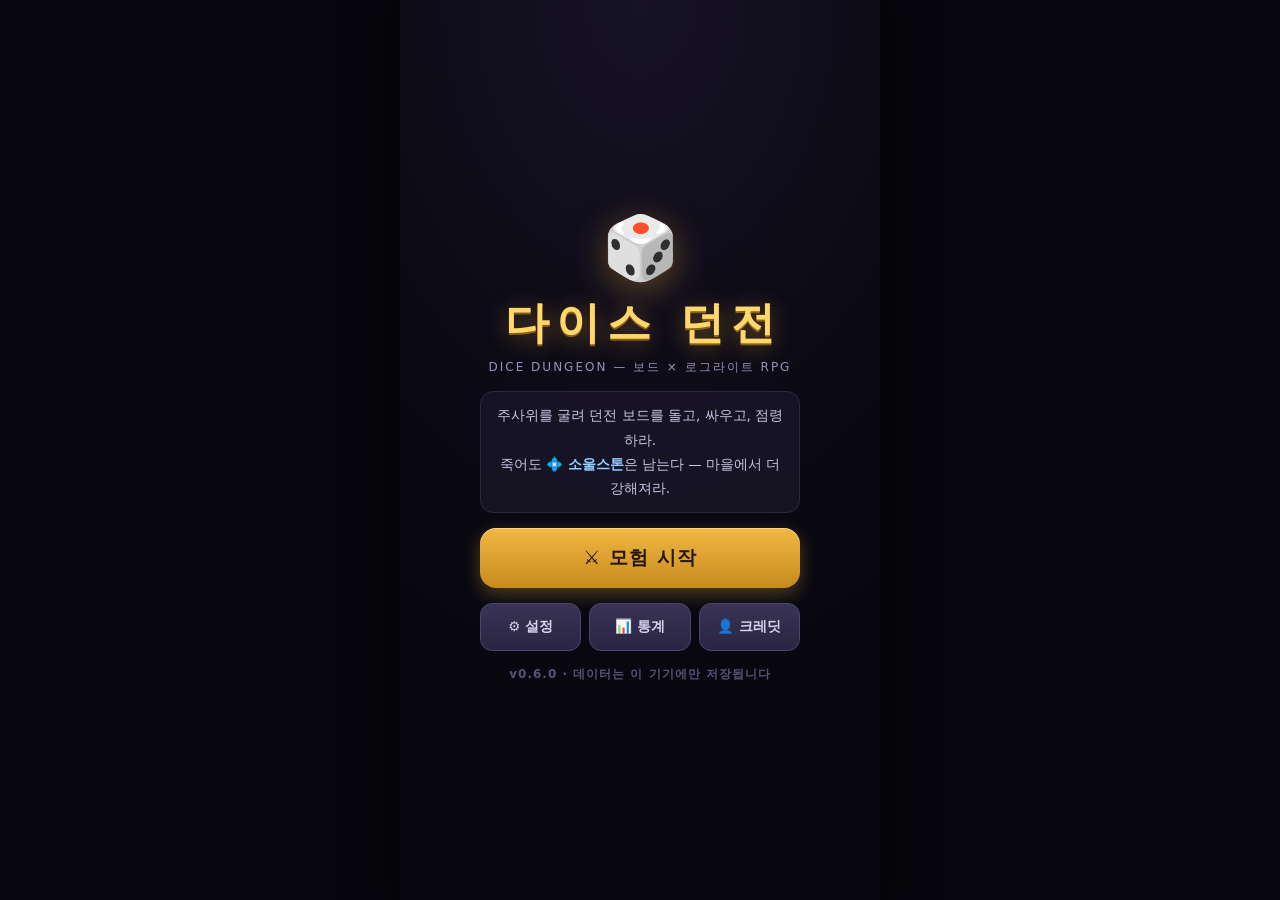
==== commit ec9231f5: "웹 게임 v0.6.0: 출시 폴리시 — 타이틀·튜토리얼·사운드·엔딩·어센션·PWA - 타이틀 화면(버전 표기·이어하기 요약), 첫 런 코치마크 튜토리얼 5단계 - WebAudio " ====
--- a/prototype-web/index.html
+++ b/prototype-web/index.html
@@ -3,7 +3,15 @@
 <head>
 <meta charset="UTF-8">
 <meta name="viewport" content="width=device-width, initial-scale=1, maximum-scale=1, user-scalable=no, viewport-fit=cover">
-<title>다이스 던전 — 프로토타입 v5</title>
+<title>다이스 던전</title>
+<meta name="description" content="주사위로 던전을 도는 보드 × 로그라이트 RPG. 굴리고, 싸우고, 점령하고, 더 깊이 내려가라.">
+<meta property="og:title" content="다이스 던전">
+<meta property="og:description" content="주사위로 던전을 도는 보드 × 로그라이트 RPG — 브라우저에서 바로 플레이. 죽어도 소울스톤은 남는다.">
+<meta property="og:type" content="website">
+<meta property="og:locale" content="ko_KR">
+<meta name="theme-color" content="#171226">
+<link rel="icon" href="data:image/svg+xml,%3Csvg%20xmlns='http://www.w3.org/2000/svg'%20viewBox='0%200%20512%20512'%3E%3Crect%20x='32'%20y='32'%20width='448'%20height='448'%20rx='96'%20fill='%23171226'%20stroke='%23ffd76a'%20stroke-width='24'/%3E%3Ccircle%20cx='160'%20cy='160'%20r='44'%20fill='%23ffd76a'/%3E%3Ccircle%20cx='352'%20cy='160'%20r='44'%20fill='%23ffd76a'/%3E%3Ccircle%20cx='256'%20cy='256'%20r='44'%20fill='%23ffd76a'/%3E%3Ccircle%20cx='160'%20cy='352'%20r='44'%20fill='%23ffd76a'/%3E%3Ccircle%20cx='352'%20cy='352'%20r='44'%20fill='%23ffd76a'/%3E%3C/svg%3E">
+<link rel="manifest" href="manifest.json">
 <style>
 * { margin:0; padding:0; box-sizing:border-box; -webkit-tap-highlight-color:transparent; }
 html,body { height:100%; }
@@ -411,16 +419,127 @@
   12%  { opacity:1; margin-top:0; }
   100% { opacity:0; margin-top:-46px; }
 }
+
+/* ===== v6: 타이틀 화면 ===== */
+#screen-title { align-items:center; justify-content:center; gap:15px; padding:32px 22px; text-align:center; }
+.logo-dice { font-size:62px; line-height:1; animation:logoFloat 3s ease-in-out infinite; filter:drop-shadow(0 8px 18px rgba(255,180,60,.35)); }
+@keyframes logoFloat { 0%,100%{transform:translateY(0) rotate(-6deg);} 50%{transform:translateY(-9px) rotate(6deg);} }
+.logo-text {
+  font-size:44px; font-weight:900; letter-spacing:7px; margin-left:7px; color:#ffd76a;
+  text-shadow:0 4px 22px rgba(255,180,60,.45), 0 2px 0 #7a5410;
+}
+.logo-sub { font-size:12px; color:#9a92b5; letter-spacing:2px; margin-top:6px; }
+.logo-ver { font-size:12px; color:#585174; font-weight:700; letter-spacing:1px; }
+.title-cont { width:100%; max-width:320px; font-size:13.5px; color:#c9c2e2; line-height:1.8;
+  background:rgba(30,25,48,.6); border:1px solid #2d2747; border-radius:13px; padding:11px 13px; }
+.title-cont b { color:#8fd0ff; }
+.title-asc { color:#ff9a6a; font-weight:800; }
+#btnTitleStart {
+  width:100%; max-width:320px; min-height:60px; border-radius:16px; font-size:19px; font-weight:800; letter-spacing:1px;
+  background:linear-gradient(180deg,#f0b843,#c88a1e); color:#241703;
+  box-shadow:0 6px 18px rgba(240,184,67,.3), inset 0 1px 0 rgba(255,255,255,.4);
+}
+#btnTitleStart:active { transform:scale(.98); }
+.title-row { display:flex; gap:8px; width:100%; max-width:320px; }
+.title-row button {
+  flex:1; min-height:48px; border-radius:12px; font-size:13.5px; font-weight:800;
+  background:linear-gradient(180deg,#3a3355,#2a2542); border:1px solid #4c4472; color:#d8d2ee;
+}
+.title-row button:active { transform:scale(.97); }
+.town-asc { font-size:12px; color:#ff9a6a; font-weight:800; margin-top:4px; }
+
+/* ===== v6: 설정/통계 ===== */
+.hud-ico { min-width:36px; min-height:32px; border-radius:9px; font-size:15px; background:#241f33; border:1px solid #3a3355; }
+.set-row { display:flex; align-items:center; justify-content:space-between; gap:10px; padding:11px 2px; border-bottom:1px dashed #2e2749; }
+.set-row .info { text-align:left; font-size:14.5px; font-weight:700; }
+.set-row .info small { display:block; font-size:11px; color:#9a92b5; font-weight:400; margin-top:2px; }
+.set-btn {
+  min-width:100px; min-height:44px; border-radius:11px; font-size:13.5px; font-weight:800;
+  background:linear-gradient(180deg,#3d3260,#2c2547); border:1px solid #55488a; color:#d8d2ee;
+}
+.set-btn.on { background:linear-gradient(180deg,#2e7a4f,#1e5236); border-color:#6cc094; color:#d2f5df; }
+.set-btn.warn { background:linear-gradient(180deg,#d15050,#a12f2f); border-color:#ea8a8a; color:#fff; }
+.set-btn:active { transform:scale(.96); }
+
+/* ===== v6: 튜토리얼 코치마크 ===== */
+#coach { position:absolute; inset:0; z-index:90; display:none; }
+#coach.show { display:block; }
+#coach.noring { background:rgba(5,4,10,.62); }
+.coach-ring {
+  position:absolute; border:3px solid #ffd76a; border-radius:14px;
+  box-shadow:0 0 0 4000px rgba(5,4,10,.62), 0 0 22px rgba(255,215,106,.8);
+  animation:coachPulse 1.2s ease-in-out infinite; pointer-events:none;
+}
+@keyframes coachPulse { 0%,100%{opacity:1;} 50%{opacity:.65;} }
+.coach-tip {
+  position:absolute; left:14px; right:14px; border-radius:14px; padding:14px;
+  background:linear-gradient(180deg,#2b2348,#1e1934); border:1px solid #7a5cff;
+  box-shadow:0 10px 30px rgba(0,0,0,.7); text-align:center; animation:modalPop .22s ease;
+}
+.coach-step { font-size:11px; color:#8fd0ff; font-weight:800; letter-spacing:1px; }
+.coach-text { font-size:14.5px; font-weight:700; line-height:1.65; margin:7px 0; }
+.coach-text b { color:#ffd76a; }
+.coach-tap { font-size:11.5px; color:#ffd76a; font-weight:800; animation:coachPulse 1.2s infinite; }
+.coach-skip {
+  display:block; margin:11px auto 0; font-size:11.5px; color:#8f86ad; font-weight:700;
+  background:none; border:1px solid #3c3260; border-radius:9px; padding:0 14px; min-height:40px;
+}
+
+/* ===== v6: 엔딩 ===== */
+#ending {
+  position:absolute; inset:0; z-index:80; display:none; flex-direction:column;
+  align-items:center; justify-content:center; gap:15px; padding:26px; text-align:center;
+  background:radial-gradient(100% 100% at 50% 28%, #3d2c10 0%, #171226 55%, #07060c 100%);
+}
+#ending.show { display:flex; animation:endingIn .9s ease; }
+@keyframes endingIn { from{opacity:0;} to{opacity:1;} }
+.end-crown { font-size:76px; line-height:1.1; animation:logoFloat 2.4s ease-in-out infinite; filter:drop-shadow(0 0 30px rgba(255,215,106,.8)); }
+.end-title { font-size:30px; font-weight:900; letter-spacing:4px; color:#ffd76a; text-shadow:0 0 26px rgba(255,180,60,.6); }
+.end-body { font-size:13.5px; color:#c9c2e2; line-height:1.9; max-width:330px; }
+.end-asc {
+  font-size:15px; font-weight:800; color:#ff9a6a; line-height:1.6;
+  background:rgba(255,120,60,.1); border:1px solid rgba(255,120,60,.45); border-radius:12px; padding:10px 16px;
+}
+#ending .m-btn { max-width:300px; }
+
+/* ===== v6: 가로 회전 안내 ===== */
+#rotateNote { display:none; }
+@media (orientation:landscape) and (max-height:500px) {
+  #rotateNote {
+    display:flex; position:fixed; inset:0; z-index:999; flex-direction:column;
+    align-items:center; justify-content:center; gap:12px; background:#07060c;
+    font-size:15px; font-weight:700; color:#c9c2e2; text-align:center; line-height:1.7;
+  }
+  #rotateNote .ri { font-size:44px; animation:logoFloat 2s infinite; }
+}
 </style>
 </head>
 <body>
 <div id="app">
 
+  <!-- ===== 타이틀 화면 (v6) ===== -->
+  <div id="screen-title" class="screen">
+    <div class="logo-dice">🎲</div>
+    <div>
+      <div class="logo-text">다이스 던전</div>
+      <div class="logo-sub">DICE DUNGEON — 보드 × 로그라이트 RPG</div>
+    </div>
+    <div class="title-cont" id="titleCont"></div>
+    <button id="btnTitleStart" onclick="titleStart()">⚔️ 모험 시작</button>
+    <div class="title-row">
+      <button onclick="openSettings()">⚙️ 설정</button>
+      <button onclick="openStats()">📊 통계</button>
+      <button onclick="openCredits()">👤 크레딧</button>
+    </div>
+    <div class="logo-ver" id="titleVer"></div>
+  </div>
+
   <!-- ===== 마을 화면 ===== -->
   <div id="screen-town" class="screen">
     <div class="town-title">
       <h1>🎲 다이스 던전</h1>
-      <p>보드 × 로그라이트 던전 RPG — 깊이 패치 프로토타입 v5</p>
+      <p id="townSub">보드 × 로그라이트 던전 RPG</p>
+      <p class="town-asc" id="townAsc" style="display:none"></p>
     </div>
     <div class="panel soul-panel">💠 소울스톤 <span class="num" id="townSoul">0</span></div>
     <div class="section-label">🧝 캐릭터 선택 (해금 💠300)</div>
@@ -432,7 +551,7 @@
     <div class="section-label">📜 출전 정보</div>
     <div class="panel stat-preview" id="statPreview"></div>
     <button id="btnStartRun" onclick="startRun()">⚔️ 던전 입장</button>
-    <button class="town-reset" onclick="resetMeta()">메타 성장 초기화 (개발용)</button>
+    <button class="town-reset" onclick="backToTitle()">◀ 타이틀로 (설정·통계·크레딧)</button>
   </div>
 
   <!-- ===== 런(던전) 화면 ===== -->
@@ -442,6 +561,7 @@
       <div class="job" id="hudJob">기사 Lv.1</div>
       <div class="gold">💰 <span id="hudGold">0</span></div>
       <div class="soul">💠 <span id="hudSoul">0</span></div>
+      <button class="hud-ico" id="btnMute" onclick="toggleSound()" aria-label="음소거">🔊</button>
     </div>
     <div class="xpbar"><div class="xpfill" id="xpFill"></div><span id="xpText"></span></div>
     <div class="hpwrap">
@@ -466,6 +586,17 @@
 
   <div id="overlay"></div>
   <div id="floats"></div>
+  <div id="ending"></div>
+  <div id="coach" onclick="tutTap()">
+    <div class="coach-ring" id="coachRing"></div>
+    <div class="coach-tip" id="coachTip"></div>
+  </div>
+</div>
+
+<div id="rotateNote">
+  <div class="ri">📱</div>
+  세로 화면에 최적화된 게임입니다<br>
+  <span style="font-size:12.5px;color:#8f86ad;font-weight:400">기기를 세로로 돌려주세요</span>
 </div>
 
 <script>
@@ -520,8 +651,20 @@
   SKILL_SLOTS: 3         // JobCatalog.SkillSlots
 };
 
-/* 연출 타이밍 */
-const T = { DICE: 500, DICE_TICK: 60, STEP: 150, LAND: 260, HIT: 180, MOB_GAP: 560, WIN_CLOSE: 850 };
+/* 연출 타이밍 — v6: 설정의 "연출 속도 빠름"이면 ×0.6 (규칙과 무관, 대기 시간만) */
+const T_BASE = { DICE: 500, DICE_TICK: 60, STEP: 150, LAND: 260, HIT: 180, MOB_GAP: 560, WIN_CLOSE: 850 };
+const T = Object.assign({}, T_BASE);
+function speedMult() { return (meta && meta.settings && meta.settings.fast) ? 0.6 : 1; }
+function applySpeed() { const m = speedMult(); for (const k of Object.keys(T_BASE)) T[k] = Math.round(T_BASE[k] * m); }
+function dur(ms) { return Math.round(ms * speedMult()); }
+
+/* ----- 어센션 (v6): 15층 클리어마다 +1 (최대 15) -----
+ * n=0이면 모든 배율 1.0 → v5와 완전히 동일 (밸런스 불변).
+ * 어센션 n: 몬스터 HP ×(1+0.10n), 공격 ×(1+0.08n), 결산 소울스톤 ×(1+0.10n) */
+const ASC_MAX = 15;
+const ascHpMult   = n => 1 + 0.10 * n;
+const ascAtkMult  = n => 1 + 0.08 * n;
+const ascSoulMult = n => 1 + 0.10 * n;
 
 /* ----- Elements.cs: 6속성 상성표 ----- */
 const ELEMS = ['neutral','fire','ice','earth','holy','shadow'];
@@ -1297,39 +1440,54 @@
     .join('');
 }
 
-/* ----- 저장 스키마: v1 { soul, hp, atk, def } → v2 (version 필드) ----- */
+/* ----- 저장 스키마: v1 { soul, hp, atk, def } → v2 (version 필드) → v3 (v6: 어센션·통계·설정·튜토리얼) ----- */
 const SAVE_KEY = 'diceDungeonMeta_v1';
 function defaultMeta() {
   return {
-    version: 2,
+    version: 3,
     soul: 0,
     train: { hp:0, atk:0, def:0 },
     relics: new Array(RELICS.length).fill(0),
     unlocked: { rogue:false, mage:false, cleric:false },  // 기사는 기본
     selected: 'knight',
-    totalRuns: 0, bestFloor: 0
+    totalRuns: 0, bestFloor: 0,
+    // v3 (배포 v6)
+    ascension: 0, clears15: 0, totalKills: 0,
+    charRuns: { knight:0, rogue:0, mage:0, cleric:0 },
+    settings: { sound:true, fast:false },
+    tutorialDone: false, tutSeen: 0
   };
 }
 let meta = defaultMeta();
 function migrateMeta(m) {
   if (!m || typeof m !== 'object') return defaultMeta();
   if (!m.version) {
-    // v1 → v2: 소울스톤·훈련 레벨 보존
-    const v2 = defaultMeta();
-    v2.soul = m.soul | 0;
-    v2.train = { hp: m.hp | 0, atk: m.atk | 0, def: m.def | 0 };
-    return v2;
-  }
-  // v2: 결손 필드 보강
+    // v1 → v3: 소울스톤·훈련 레벨 보존
+    const v1 = defaultMeta();
+    v1.soul = m.soul | 0;
+    v1.train = { hp: m.hp | 0, atk: m.atk | 0, def: m.def | 0 };
+    return v1;
+  }
+  // v2(v5 세이브)/v3: 결손 필드 보강 — 기존 진행은 전부 보존
   const d = defaultMeta();
   m.train = Object.assign(d.train, m.train || {});
   m.unlocked = Object.assign(d.unlocked, m.unlocked || {});
+  m.charRuns = Object.assign(d.charRuns, m.charRuns || {});
+  m.settings = Object.assign(d.settings, m.settings || {});
   if (!Array.isArray(m.relics)) m.relics = d.relics;
   while (m.relics.length < RELICS.length) m.relics.push(0);
   if (!CHAR_ORDER.includes(m.selected)) m.selected = 'knight';
   m.soul = m.soul | 0;
   m.totalRuns = m.totalRuns | 0;
   m.bestFloor = m.bestFloor | 0;
+  m.ascension = Math.max(0, Math.min(ASC_MAX, m.ascension | 0));
+  m.clears15 = m.clears15 | 0;
+  m.totalKills = m.totalKills | 0;
+  m.tutSeen = m.tutSeen | 0;
+  m.tutorialDone = !!m.tutorialDone;
+  m.settings.sound = m.settings.sound !== false;
+  m.settings.fast = !!m.settings.fast;
+  m.version = 3;
   return m;
 }
 function loadMeta() {
@@ -1341,11 +1499,71 @@
 function saveMeta() {
   try { localStorage.setItem(SAVE_KEY, JSON.stringify(meta)); } catch (e) { /* private mode */ }
 }
-function resetMeta() {
-  if (!confirm('메타 성장(소울스톤·훈련·유물·해금)을 모두 초기화할까요?')) return;
-  meta = defaultMeta();
+
+/* =====================================================================
+ * v6 — 사운드: WebAudio 합성 SFX (외부 파일 없음, Math.random 미사용)
+ * AudioContext가 없거나(테스트 환경) 음소거면 전부 조용히 no-op.
+ * ===================================================================== */
+const SFX = (function () {
+  let ctx = null;
+  function ready() {
+    if (!meta || !meta.settings || !meta.settings.sound) return null;
+    try {
+      if (!ctx) {
+        const AC = window.AudioContext || window.webkitAudioContext;
+        if (!AC) return null;
+        ctx = new AC();
+      }
+      if (ctx.state === 'suspended') ctx.resume().catch(() => {});
+      return ctx;
+    } catch (e) { return null; }
+  }
+  /* 단음 합성: { f:주파수, d:길이, type, v:음량, at:지연, slide:종료 주파수 } */
+  function tone(o) {
+    const c = ready();
+    if (!c) return;
+    try {
+      const osc = c.createOscillator(), g = c.createGain();
+      const t0 = c.currentTime + (o.at || 0);
+      osc.type = o.type || 'sine';
+      osc.frequency.setValueAtTime(o.f, t0);
+      if (o.slide) osc.frequency.exponentialRampToValueAtTime(Math.max(1, o.slide), t0 + o.d);
+      g.gain.setValueAtTime(0.0001, t0);
+      g.gain.exponentialRampToValueAtTime(o.v || 0.1, t0 + 0.012);
+      g.gain.exponentialRampToValueAtTime(0.0001, t0 + o.d);
+      osc.connect(g); g.connect(c.destination);
+      osc.start(t0); osc.stop(t0 + o.d + 0.03);
+    } catch (e) { /* no-op */ }
+  }
+  return {
+    unlock() { ready(); }, // 첫 사용자 제스처에서 resume
+    tap()  { tone({ f: 640, d: 0.05, type: 'square', v: 0.04 }); },
+    dice() { for (let i = 0; i < 6; i++) tone({ f: 1700 + (i * 173) % 500, d: 0.03, type: 'square', v: 0.05, at: i * 0.07 }); },
+    hop()  { tone({ f: 540, d: 0.055, type: 'triangle', v: 0.06 }); },
+    hit()  { tone({ f: 170, d: 0.13, type: 'sawtooth', v: 0.13, slide: 55 }); },
+    crit() { tone({ f: 1200, d: 0.16, type: 'square', v: 0.11, slide: 2300 }); },
+    heal() { tone({ f: 490, d: 0.26, type: 'sine', v: 0.1, slide: 980 }); },
+    gold() { tone({ f: 1480, d: 0.07, type: 'square', v: 0.07 }); tone({ f: 1975, d: 0.11, type: 'square', v: 0.07, at: 0.08 }); },
+    levelup() { [523, 659, 784].forEach((f, i) => tone({ f, d: 0.17, type: 'triangle', v: 0.12, at: i * 0.12 })); },
+    death() { tone({ f: 320, d: 0.75, type: 'sawtooth', v: 0.11, slide: 55 }); },
+    victory() { [523, 659, 784, 1047, 784, 1047].forEach((f, i) => tone({ f, d: 0.22, type: 'triangle', v: 0.12, at: i * 0.15 })); }
+  };
+})();
+function toggleSound() {
+  meta.settings.sound = !meta.settings.sound;
   saveMeta();
-  renderTown();
+  if (meta.settings.sound) SFX.unlock();
+  syncSoundUI();
+  SFX.tap();
+}
+function syncSoundUI() {
+  const b = $('btnMute');
+  if (b) b.textContent = meta.settings.sound ? '🔊' : '🔇';
+}
+function toggleSpeed() {
+  meta.settings.fast = !meta.settings.fast;
+  applySpeed();
+  saveMeta();
 }
 const isUnlocked = id => id === 'knight' || !!meta.unlocked[id];
 function trainBonus() {
@@ -1362,6 +1580,18 @@
  * ===================================================================== */
 function renderTown() {
   $('townSoul').textContent = meta.soul;
+  $('townSub').textContent = '보드 × 로그라이트 던전 RPG — ' + VERSION;
+  const ascEl = $('townAsc');
+  if (meta.ascension > 0) {
+    ascEl.style.display = 'block';
+    ascEl.textContent = '🔥 어센션 ' + meta.ascension + ' — 몬스터 HP +' +
+      Math.round((ascHpMult(meta.ascension) - 1) * 100) + '% · 공격 +' +
+      Math.round((ascAtkMult(meta.ascension) - 1) * 100) + '% · 소울스톤 +' +
+      Math.round((ascSoulMult(meta.ascension) - 1) * 100) + '%';
+  } else {
+    ascEl.style.display = 'none';
+    ascEl.textContent = '';
+  }
 
   /* 캐릭터 4종 선택/해금 */
   $('charGrid').innerHTML = CHAR_ORDER.map(id => {
@@ -1460,7 +1690,7 @@
 let run = null;   // 현재 런
 let bt = null;    // 현재 전투
 let busy = false; // 입력 잠금 (연출 중)
-let uiMode = 'town'; // town|idle|anim|battle|levelup|jobchange|skilltree|shop|event|floorclear|result
+let uiMode = 'title'; // title|town|idle|anim|battle|levelup|jobchange|skilltree|shop|event|floorclear|ending|result|settings|stats|credits|wipe1|wipe2
 
 function startRun() {
   const bn = runBonus();
@@ -1469,6 +1699,7 @@
   const player = buildUnit(sheet, bn);
   run = {
     charId: meta.selected, sheet, bonus: bn, mods: bn.mods,
+    asc: meta.ascension | 0, // v6: 이 런에 적용되는 어센션 (0이면 v5와 동일)
     floor: 1, floorsCleared: 0,
     gold: bn.mods.startGold,
     potions: B.START_POTIONS + bn.mods.startPotions,
@@ -1487,9 +1718,12 @@
   showScreen('run');
   genFloor();
   log('🏰 던전 1층 — ' + themeOf(1).name + '에 진입했다.');
+  if (run.asc > 0) log('🔥 어센션 ' + run.asc + ' — 몬스터 HP +' + Math.round((ascHpMult(run.asc) - 1) * 100) +
+    '% · 공격 +' + Math.round((ascAtkMult(run.asc) - 1) * 100) + '%');
   busy = false;
   uiMode = 'idle';
   updateHUD();
+  tutShow(0); // 튜토리얼 ①: 주사위 굴리기
 }
 function refreshPlayer() {
   refreshUnit(run.sheet, run.player, run.bonus);
@@ -1647,7 +1881,7 @@
   const amt = Math.round(p.maxHp * ratio);
   const real = Math.min(p.maxHp - p.hp, amt);
   p.hp = Math.min(p.maxHp, p.hp + amt);
-  if (real > 0) floatText($('token') || $('hpFill'), '+' + real, 'heal');
+  if (real > 0) { floatText($('token') || $('hpFill'), '+' + real, 'heal'); SFX.heal(); }
   if (srcLabel) log('💚 ' + srcLabel + ' HP +' + real);
   updateHUD();
   return real;
@@ -1671,6 +1905,7 @@
   if (hasEffect('goldFind')) g = Math.trunc(g * 1.25);
   run.gold += g;
   floatText($('token'), '+' + g + ' 💰', 'gold');
+  SFX.gold();
   if (label) log('💰 ' + label + ' 골드 +' + g);
   updateHUD();
 }
@@ -1757,6 +1992,7 @@
   if (busy || !run || !run.alive) return;
   setBusy(true);
   uiMode = 'anim';
+  SFX.dice();
   $('bcBadges').innerHTML = '';
   const d1El = $('die1'), d2El = $('die2');
   d1El.classList.add('rolling');
@@ -1809,7 +2045,7 @@
         (charmUsed ? ' (부적)' : '') + (rerolled ? ' (리롤)' : '') + (modLabel ? ' (' + modLabel + ')' : '') +
         (info.isDouble ? ' (더블!)' : '') + (info.isSeven ? ' (럭키 7!)' : ''));
 
-    setTimeout(() => moveSteps(info), 380);
+    setTimeout(() => moveSteps(info), dur(380));
   }, T.DICE);
 }
 
@@ -1819,6 +2055,7 @@
   const step = () => {
     run.pos = (run.pos + 1) % B.BOARD_SIZE;
     placeToken(true);
+    SFX.hop();
     updateCenter();
     remaining--;
     if (remaining > 0) setTimeout(step, T.STEP);
@@ -1835,7 +2072,7 @@
       healRatio(1.0, '💖 전설 효과 — 완주 회복!');
     }
     log('👑 보스 게이트가 열렸다...');
-    setTimeout(() => startBossBattle(info), 850);
+    setTimeout(() => startBossBattle(info), dur(850));
     return;
   }
   resolveTile(info);
@@ -1877,6 +2114,7 @@
           addGold(B.battleGold(f) * (elite ? 2 : 1), elite ? '정예 처치! (2배)' : '전투 승리!');
           if (elite) addGear();
           endTurn();
+          tutShow(2); // 튜토리얼 ③: 칸 점령의 의미 (탭하면 ④ 완주=보스로 이어짐)
         }
       });
       return;
@@ -2053,7 +2291,7 @@
     const gained = gainXp(run.sheet, o.xp);
     log('✨ 경험치 +' + o.xp + (gained > 0 ? ' — 레벨 업!' : ''));
     updateHUD();
-    if (gained > 0) { processProgression(() => endTurn()); return; }
+    if (gained > 0) { SFX.levelup(); processProgression(() => endTurn()); return; }
   }
   endTurn();
 }
@@ -2137,7 +2375,10 @@
  * ===================================================================== */
 function makeMonsters(floor, elite, mimic) {
   const th = themeOf(floor);
-  const hp = B.monsterHp(floor), atk = B.monsterAtk(floor), def = B.monsterDef(floor);
+  const asc = run ? (run.asc | 0) : 0; // 어센션 0 → ×1.0 = v5 동일
+  const hp = Math.round(B.monsterHp(floor) * ascHpMult(asc));
+  const atk = Math.round(B.monsterAtk(floor) * ascAtkMult(asc));
+  const def = B.monsterDef(floor);
   const element = floorElement(floor);
   const mk = (name, emoji, mhp, matk, spd, isBoss) => ({
     name, emoji, isBoss: !!isBoss,
@@ -2167,8 +2408,9 @@
 }
 function makeBoss(floor) {
   const th = themeOf(floor);
-  const hp = Math.floor(B.monsterHp(floor) * B.BOSS_HP_MULT);
-  const atk = Math.floor(B.monsterAtk(floor) * B.BOSS_ATK_MULT);
+  const asc = run ? (run.asc | 0) : 0; // 어센션 0 → ×1.0 = v5 동일
+  const hp = Math.floor(Math.round(B.monsterHp(floor) * ascHpMult(asc)) * B.BOSS_HP_MULT);
+  const atk = Math.floor(Math.round(B.monsterAtk(floor) * ascAtkMult(asc)) * B.BOSS_ATK_MULT);
   const def = B.monsterDef(floor);
   const trait = floor >= 10 ? 'enrage' : null; // 심층 보스: 광폭화 고정 (깊이 v5)
   return [{
@@ -2244,7 +2486,7 @@
       '<button id="btnBtBomb" onclick="btBomb()" disabled>💣 폭탄</button>' +
       '<button id="btnBtSmoke" onclick="btSmoke()" disabled>🌫 연막탄</button>' +
     '</div>' +
-    '<div class="actions">' +
+    '<div class="actions" id="btActions">' +
       '<button class="act-btn atk" id="btnAtk" onclick="btAttack()">⚔️ 공격</button>' +
       '<button class="act-btn def" id="btnDef" onclick="btDefend()">🛡️ 방어<small>피해 50%↓</small></button>' +
       '<button class="act-btn pot" id="btnPot" onclick="btPotion()">🧪 포션 ×' + run.potions + '<small>HP 40%</small></button>' +
@@ -2252,7 +2494,8 @@
     'battle'
   );
   updateBattleUI();
-  setTimeout(playerTurnStart, 400);
+  tutShow(1); // 튜토리얼 ②: 전투 — 공격/스킬
+  setTimeout(playerTurnStart, dur(400));
 }
 
 function renderSkillBar(enabled) {
@@ -2370,7 +2613,7 @@
     battleButtons(false);
     btMsg('💫 기절해서 움직일 수 없다!');
     updateBattleUI();
-    setTimeout(afterPlayerAction, 600);
+    setTimeout(afterPlayerAction, dur(600));
     return;
   }
   bt.locked = false;
@@ -2450,7 +2693,7 @@
     closeOverlay();
     updateHUD();
     cb();
-  }, 700);
+  }, dur(700));
 }
 
 /* 플레이어 타격 (기본 공격 or 공격 스킬) — InteractiveBattle.PlayerStrike */
@@ -2480,6 +2723,7 @@
     t.hp = Math.max(0, t.hp - dmg);
     flashHit(enEl);
     shake($('modalBox'));
+    if (r.crit) SFX.crit(); else SFX.hit();
     floatText(enEl, (r.crit ? '크리! -' : '-') + dmg, r.crit ? 'crit' : 'dmg');
     if (r.mult > 1) floatText(enEl, '효과적! ×' + r.mult, 'eff');
     else if (r.mult < 1) floatText(enEl, '비효과적 ×' + r.mult, 'res');
@@ -2518,7 +2762,7 @@
   bt.locked = true;
   battleButtons(false);
   playerStrike(null);
-  setTimeout(afterPlayerAction, 620);
+  setTimeout(afterPlayerAction, dur(620));
 }
 function btSkill(i) {
   if (!bt || bt.locked) return;
@@ -2535,6 +2779,7 @@
       const real = Math.min(run.player.maxHp - run.player.hp, amt);
       run.player.hp = Math.min(run.player.maxHp, run.player.hp + amt);
       floatText($('btPlRow'), '+' + real, 'heal');
+      SFX.heal();
       msg.push('HP +' + real);
     }
     if (s.shieldRatio > 0) {
@@ -2548,7 +2793,7 @@
   } else {
     playerStrike(s);
   }
-  setTimeout(afterPlayerAction, 620);
+  setTimeout(afterPlayerAction, dur(620));
 }
 function btDefend() {
   if (!bt || bt.locked) return;
@@ -2557,7 +2802,7 @@
   bt.defending = true;
   btMsg('🛡️ 방어 태세! 받는 피해 50% 감소');
   log('🛡️ 방어 태세를 취했다.');
-  setTimeout(afterPlayerAction, 420);
+  setTimeout(afterPlayerAction, dur(420));
 }
 function btPotion() {
   if (!bt || bt.locked) return;
@@ -2569,10 +2814,11 @@
   const real = Math.min(run.player.maxHp - run.player.hp, amt);
   run.player.hp = Math.min(run.player.maxHp, run.player.hp + amt);
   floatText($('btPlRow'), '+' + real, 'heal');
+  SFX.heal();
   btMsg('🧪 포션! HP +' + real);
   log('🧪 포션으로 HP ' + real + ' 회복');
   updateBattleUI();
-  setTimeout(afterPlayerAction, 520);
+  setTimeout(afterPlayerAction, dur(520));
 }
 
 /* 플레이어 행동 후: 승리 확인 → 몬스터 반격 → 쿨다운 감소 */
@@ -2664,6 +2910,7 @@
     const plRow = $('btPlRow');
     flashHit(plRow);
     shake($('modalBox'));
+    SFX.hit();
     if (real > 0) floatText(plRow, '-' + real, r.crit ? 'crit' : 'dmg');
     btMsg((enraged ? '😡 광폭화! ' : '💢 ') + m.name + '의 공격! -' + real +
       (absorbed > 0 ? ' (실드 ' + absorbed + ' 흡수)' : '') +
@@ -2686,14 +2933,14 @@
     }
     setTimeout(next, T.MOB_GAP);
   };
-  setTimeout(next, 460);
+  setTimeout(next, dur(460));
 }
 
 function endRound() {
   if (!bt || bt.over) return;
   for (const s of run.skills) if (s.cur > 0) s.cur--;
   if (aliveMonsters().length === 0) { winBattle(); return; }
-  setTimeout(playerTurnStart, 500);
+  setTimeout(playerTurnStart, dur(500));
 }
 
 function winBattle() {
@@ -2711,7 +2958,7 @@
       const gained = gainXp(run.sheet, xp);
       log('✨ 경험치 +' + xp + (gained > 0 ? ' — 레벨 업!' : ''));
       updateHUD();
-      if (gained > 0) { processProgression(cb); return; }
+      if (gained > 0) { SFX.levelup(); processProgression(cb); return; }
     }
     cb();
   }, T.WIN_CLOSE);
@@ -2725,7 +2972,7 @@
     bt = null;
     closeOverlay();
     die();
-  }, 1000);
+  }, dur(1000));
 }
 
 /* =====================================================================
@@ -2913,7 +3160,7 @@
   log('🏆 ' + run.floor + '층 클리어! HP +' + healed + ' (35% 회복)');
 
   if (run.floor >= B.FINAL_FLOOR) {
-    endRun(false, true);
+    victory();
     return;
   }
   const nf = run.floor + 1;
@@ -2932,6 +3179,7 @@
     '<button class="m-btn danger" onclick="descend()">⬇️ 하강 — 더 큰 보상, 사망 시 70%만 회수</button>' +
     '<button class="m-btn gold" onclick="retreat()">🏠 귀환 — 소울스톤 100% 회수</button>'
   );
+  tutShow(4); // 튜토리얼 ⑤: 하강/귀환 선택
 }
 function descend() {
   closeOverlay();
@@ -2948,13 +3196,47 @@
 function die() {
   run.alive = false;
   setBusy(true);
+  SFX.death();
   endRun(true, false);
 }
-/* 소울스톤: (층×10 + 킬) × 영혼 수확기, 사망 시 70% (RunController.Play) */
+/* 소울스톤: (층×10 + 킬) × 영혼 수확기 × 어센션(+10%/Lv), 사망 시 70% (RunController.Play) */
 function calcStones(died) {
-  let stones = B.soulstonesForRun(run.floorsCleared, run.kills) * run.mods.soulMult;
+  let stones = B.soulstonesForRun(run.floorsCleared, run.kills) * run.mods.soulMult * ascSoulMult(run.asc);
   if (died) stones *= B.DEATH_PENALTY;
   return Math.trunc(stones);
+}
+
+/* ===== v6: 15층 클리어 → 엔딩 연출 + 어센션 +1 (영구) ===== */
+function victory() {
+  uiMode = 'ending';
+  setBusy(true);
+  const prevAsc = meta.ascension | 0;
+  meta.clears15 = (meta.clears15 | 0) + 1;
+  if (prevAsc < ASC_MAX) meta.ascension = prevAsc + 1;
+  saveMeta(); // 어센션은 결산 전에 즉시 영구 저장
+  run.ascUp = (meta.ascension | 0) > prevAsc;
+  SFX.victory();
+  const n = meta.ascension | 0;
+  const e = $('ending');
+  e.innerHTML =
+    '<div class="end-crown">👑</div>' +
+    '<div class="end-title">심연 정복</div>' +
+    '<div class="end-body">15층, 심연의 군주가 무너지고 던전 가장 깊은 곳에 빛이 스며든다.<br>' +
+      '<b style="color:#ffd76a">' + jobName(run.sheet) + ' Lv.' + run.sheet.level + '</b> — 당신의 이야기는 마을의 전설이 되었다.<br>' +
+      '하지만 주사위는 다시 구르고... 던전은 한층 더 깊고 어두워진다.</div>' +
+    '<div class="end-asc">🔥 어센션 ' + n + (run.ascUp ? ' 달성!' : ' (최대)') +
+      '<br><span style="font-size:11.5px;font-weight:600">다음 런부터 몬스터 HP +' + Math.round((ascHpMult(n) - 1) * 100) +
+      '% · 공격 +' + Math.round((ascAtkMult(n) - 1) * 100) +
+      '% / 결산 소울스톤 +' + Math.round((ascSoulMult(n) - 1) * 100) + '%</span></div>' +
+    '<button class="m-btn gold" onclick="endingOk()">🏆 결산 보기</button>';
+  e.classList.add('show');
+}
+function endingOk() {
+  if (uiMode !== 'ending') return;
+  const e = $('ending');
+  e.classList.remove('show');
+  e.innerHTML = '';
+  endRun(false, true);
 }
 function endRun(died, victory) {
   setBusy(true);
@@ -2978,6 +3260,8 @@
       '<div class="row"><span>획득 장비</span><span>' + run.gearCount + '개</span></div>' +
       '<div class="row"><span>주사위 굴림</span><span>' + run.diceRolls + '회</span></div>' +
       '<div class="row"><span>골드 (런 종료 시 소멸)</span><span>💰 ' + run.gold + '</span></div>' +
+      (run.asc > 0 ? '<div class="row"><span>🔥 어센션 ' + run.asc + ' 보상 보너스</span><span>💠 +' +
+        Math.round((ascSoulMult(run.asc) - 1) * 100) + '%</span></div>' : '') +
       '<div class="row"><span><b>소울스톤 획득</b></span><span><b style="color:#8fd0ff">💠 +' + stones +
         (died ? ' (70%)' : '') + '</b></span></div>' +
     '</div>' +
@@ -2987,6 +3271,8 @@
 function backToTown() {
   meta.soul += run.pendingStones || 0;
   meta.totalRuns++;
+  meta.totalKills = (meta.totalKills | 0) + run.kills;
+  if (meta.charRuns[run.charId] != null) meta.charRuns[run.charId]++;
   if (run.floorsCleared > meta.bestFloor) meta.bestFloor = run.floorsCleared;
   saveMeta();
   run = null;
@@ -2996,6 +3282,216 @@
   closeOverlay();
   renderTown();
   showScreen('town');
+}
+
+/* =====================================================================
+ * PART F (v6) — 타이틀 / 설정 / 통계 / 크레딧 / 튜토리얼 / 배포 마무리
+ * ===================================================================== */
+const VERSION = 'v0.6.0';
+
+/* ----- 타이틀 화면 ----- */
+function renderTitle() {
+  $('titleVer').textContent = VERSION + ' · 데이터는 이 기기에만 저장됩니다';
+  const first = meta.totalRuns === 0 && meta.soul === 0 && meta.bestFloor === 0;
+  $('titleCont').innerHTML = first
+    ? '주사위를 굴려 던전 보드를 돌고, 싸우고, 점령하라.<br>죽어도 <b>💠 소울스톤</b>은 남는다 — 마을에서 더 강해져라.'
+    : '<b>이어서 모험하기</b><br>💠 <b>' + meta.soul + '</b> · 최고 <b>' + meta.bestFloor + '층</b> · 총 ' + meta.totalRuns + '런' +
+      (meta.ascension > 0
+        ? '<br><span class="title-asc">🔥 어센션 ' + meta.ascension + ' — 몬스터 HP +' +
+          Math.round((ascHpMult(meta.ascension) - 1) * 100) + '% · 공격 +' +
+          Math.round((ascAtkMult(meta.ascension) - 1) * 100) + '%</span>'
+        : '');
+  const startBtn = $('btnTitleStart');
+  if (startBtn) startBtn.textContent = first ? '⚔️ 모험 시작' : '⚔️ 모험 계속하기';
+}
+function titleStart() {
+  SFX.unlock();
+  uiMode = 'town';
+  renderTown();
+  showScreen('town');
+}
+function backToTitle() {
+  if (run) return; // 런 중에는 이동 불가
+  closeOverlay();
+  uiMode = 'title';
+  renderTitle();
+  showScreen('title');
+}
+function closeMenu() {
+  closeOverlay();
+  uiMode = 'title';
+}
+
+/* ----- 설정: 사운드 / 연출 속도 / 데이터 초기화 (2단계 확인) ----- */
+function openSettings() {
+  if (run) return; // 런 중에는 HUD 음소거 아이콘 사용
+  uiMode = 'settings';
+  renderSettings();
+}
+function renderSettings() {
+  overlay(
+    '<div class="m-title">⚙️ 설정</div>' +
+    '<div class="set-row"><div class="info">🔊 사운드<small>WebAudio 합성 효과음 (외부 파일 없음)</small></div>' +
+      '<button class="set-btn' + (meta.settings.sound ? ' on' : '') + '" onclick="toggleSound();renderSettings()">' +
+      (meta.settings.sound ? '🔊 켬' : '🔇 끔') + '</button></div>' +
+    '<div class="set-row"><div class="info">⏩ 연출 속도<small>빠름: 주사위·이동·전투 대기 시간 ×0.6</small></div>' +
+      '<button class="set-btn' + (meta.settings.fast ? ' on' : '') + '" onclick="toggleSpeed();renderSettings()">' +
+      (meta.settings.fast ? '⏩ 빠름' : '▶️ 보통') + '</button></div>' +
+    '<div class="set-row"><div class="info">📖 튜토리얼<small>다음 런에서 안내를 다시 봅니다</small></div>' +
+      '<button class="set-btn" onclick="tutReset();renderSettings()">' +
+      (meta.tutorialDone || meta.tutSeen ? '다시 보기' : '예정됨') + '</button></div>' +
+    '<div class="set-row"><div class="info">🗑️ 데이터 초기화<small>소울스톤·유물·어센션·통계 전부 삭제</small></div>' +
+      '<button class="set-btn warn" onclick="wipeAsk()">초기화...</button></div>' +
+    '<button class="m-btn dark" onclick="closeMenu()">닫기</button>'
+  );
+}
+function wipeAsk() { // 1단계 확인
+  uiMode = 'wipe1';
+  overlay(
+    '<div class="m-title">⚠️ 데이터 초기화</div>' +
+    '<div class="m-sub">소울스톤 · 훈련 · 유물 · 캐릭터 해금 · 어센션 · 통계가<br><b>모두 삭제</b>됩니다. 되돌릴 수 없습니다.</div>' +
+    '<button class="m-btn danger" onclick="wipeAsk2()">계속 — 최종 확인 단계로</button>' +
+    '<button class="m-btn dark" onclick="openSettings()">취소</button>'
+  );
+}
+function wipeAsk2() { // 2단계 확인
+  uiMode = 'wipe2';
+  overlay(
+    '<div class="m-title boss">정말 삭제할까요?</div>' +
+    '<div class="m-sub">지금 삭제되는 진행: 💠 ' + meta.soul + ' · 최고 ' + meta.bestFloor +
+      '층 · 어센션 ' + meta.ascension + '<br>마지막 확인입니다.</div>' +
+    '<button class="m-btn danger" onclick="wipeDo()">💀 전부 삭제한다</button>' +
+    '<button class="m-btn dark" onclick="openSettings()">취소</button>'
+  );
+}
+function wipeDo() {
+  try { localStorage.removeItem(SAVE_KEY); } catch (e) { /* no-op */ }
+  meta = defaultMeta();
+  saveMeta();
+  applySpeed();
+  syncSoundUI();
+  closeOverlay();
+  uiMode = 'title';
+  renderTitle();
+  showScreen('title');
+}
+
+/* ----- 통계 ----- */
+function openStats() {
+  if (run) return;
+  uiMode = 'stats';
+  const row = (k, v) => '<div class="row"><span>' + k + '</span><span>' + v + '</span></div>';
+  overlay(
+    '<div class="m-title">📊 통계</div>' +
+    '<div class="m-rows">' +
+      row('총 런 수', meta.totalRuns + '회') +
+      row('최고 도달 층', meta.bestFloor + '층') +
+      row('총 처치 수', meta.totalKills + '마리') +
+      row('15층 클리어', meta.clears15 + '회') +
+      row('🔥 어센션 레벨', meta.ascension + ' / ' + ASC_MAX) +
+      CHAR_ORDER.map(id => row(CHARS[id].icon + ' ' + CHARS[id].name + ' 출전',
+        ((meta.charRuns[id] | 0)) + '런' + (isUnlocked(id) ? '' : ' (미해금)'))).join('') +
+    '</div>' +
+    '<button class="m-btn dark" onclick="closeMenu()">닫기</button>'
+  );
+}
+
+/* ----- 크레딧 ----- */
+function openCredits() {
+  if (run) return;
+  uiMode = 'credits';
+  overlay(
+    '<div class="m-title">👤 크레딧</div>' +
+    '<div class="m-rows">' +
+      '<div class="row"><span>게임 디자인 · 개발</span><span><b>BearHumanS</b></span></div>' +
+      '<div class="row"><span>버전</span><span>' + VERSION + '</span></div>' +
+      '<div class="row"><span>그래픽</span><span>이모지 + CSS</span></div>' +
+      '<div class="row"><span>사운드</span><span>WebAudio 합성</span></div>' +
+      '<div class="row"><span>폰트</span><span>시스템 기본 서체</span></div>' +
+    '</div>' +
+    '<p style="font-size:12.5px;color:#9a92b5;line-height:1.8;margin:8px 0 2px">' +
+      '🐛 버그 제보와 피드백은 이 게임이 배포된 GitHub 저장소의 <b style="color:#8fd0ff">Issues</b> 탭에 남겨주세요.<br>' +
+      '작은 의견 하나가 다음 패치를 만듭니다. 플레이해 주셔서 감사합니다!</p>' +
+    '<button class="m-btn dark" onclick="closeMenu()">닫기</button>'
+  );
+}
+
+/* ----- 첫 런 튜토리얼: 코치마크 5단계 (localStorage 플래그, 단계별 최초 1회) ----- */
+const TUT_STEPS = [
+  { target: 'btnRoll',  text: '🎲 <b>주사위를 굴려</b> 나온 합만큼 시계 방향으로 이동해요.<br>보드의 한 칸 한 칸이 사건입니다.' },
+  { target: 'btActions', text: '⚔️ 전투! <b>공격 · 스킬 · 방어 · 포션</b> 중 하나를 골라요.<br>스킬이 더 강하지만 쿨다운이 있어요.' },
+  { target: 'board',    text: '🚩 전투에서 이긴 칸은 <b>점령</b>돼요.<br>다시 밟으면 회복되고, 점령이 많을수록 전투 시작 실드가 커져요.' },
+  { target: 'bcHint',   text: '👑 보드를 <b>한 바퀴 완주</b>하면 이 층의 <b>보스</b>가 나타나요.<br>완주 보너스 골드도 두둑하게!' },
+  { target: 'modalBox', text: '⬇️ <b>하강</b> — 더 깊이, 더 큰 보상. 단, 죽으면 소울스톤 70%만.<br>🏠 <b>귀환</b> — 지금까지 모은 소울스톤 100% 확보. 당신의 선택!' }
+];
+let tutStep = -1; // 현재 표시 중인 단계 (-1 = 없음)
+function tutShow(step) {
+  if (meta.tutorialDone || (meta.tutSeen & (1 << step))) return false;
+  meta.tutSeen |= (1 << step);
+  saveMeta();
+  tutStep = step;
+  const t = TUT_STEPS[step];
+  $('coachTip').innerHTML =
+    '<div class="coach-step">튜토리얼 ' + (step + 1) + ' / ' + TUT_STEPS.length + '</div>' +
+    '<div class="coach-text">' + t.text + '</div>' +
+    '<div class="coach-tap">▶ 탭해서 계속</div>' +
+    '<button class="coach-skip" onclick="tutSkip(event)">다시 보지 않기</button>';
+  $('coach').classList.add('show');
+  positionCoach(t.target);
+  return true;
+}
+function positionCoach(id) {
+  const ring = $('coachRing'), tip = $('coachTip'), coach = $('coach');
+  const target = $(id), app = $('app');
+  try {
+    const a = app.getBoundingClientRect(), r = target ? target.getBoundingClientRect() : null;
+    if (!r || (!r.width && !r.height)) { // 타깃을 못 찾으면 링 없이 중앙 안내
+      ring.style.display = 'none';
+      coach.classList.add('noring');
+      tip.style.top = '34%';
+      return;
+    }
+    coach.classList.remove('noring');
+    ring.style.display = 'block';
+    ring.style.left = (r.left - a.left - 5) + 'px';
+    ring.style.top = (r.top - a.top - 5) + 'px';
+    ring.style.width = (r.width + 10) + 'px';
+    ring.style.height = (r.height + 10) + 'px';
+    const mid = r.top - a.top + r.height / 2;
+    tip.style.top = mid > (a.height || 640) / 2
+      ? Math.max(10, r.top - a.top - 190) + 'px'   // 타깃이 아래쪽 → 팁은 위
+      : (r.top - a.top + r.height + 14) + 'px';    // 타깃이 위쪽 → 팁은 아래
+  } catch (e) {
+    ring.style.display = 'none';
+    coach.classList.add('noring');
+  }
+}
+function tutHide() {
+  tutStep = -1;
+  $('coach').classList.remove('show');
+}
+function tutTap() {
+  if (tutStep < 0) return;
+  const cur = tutStep;
+  tutHide();
+  SFX.tap();
+  if (cur === 2 && tutShow(3)) return; // ③점령 → ④완주=보스 체인
+  // 5단계를 전부 본 순간 완료 (덜 본 단계는 다음에 상황이 오면 1회 표시)
+  if (!meta.tutorialDone && meta.tutSeen === (1 << TUT_STEPS.length) - 1) {
+    meta.tutorialDone = true;
+    saveMeta();
+  }
+}
+function tutSkip(ev) {
+  if (ev && ev.stopPropagation) ev.stopPropagation();
+  meta.tutorialDone = true;
+  saveMeta();
+  tutHide();
+}
+function tutReset() { // 설정: 튜토리얼 다시 보기
+  meta.tutorialDone = false;
+  meta.tutSeen = 0;
+  saveMeta();
 }
 
 /* =====================================================================
@@ -3013,13 +3509,40 @@
   // v5: 소모품·이벤트·트레이트·장비
   buildEvents, evSuccessChance, evPickByEV, rollTrait, tryDetonateBurn,
   generateEquipment, gearScore, applyDiceMod, bombDamage, shopPrices,
-  CHARS, PATHS, BASE_TREES, B, RELICS, CONSUM, TRAITS, RARITIES, SLOT_KEYS
+  CHARS, PATHS, BASE_TREES, B, RELICS, CONSUM, TRAITS, RARITIES, SLOT_KEYS,
+  // v6: 어센션·튜토리얼·설정·마이그레이션
+  get tutStep() { return tutStep; },
+  ascHpMult, ascAtkMult, ascSoulMult, ASC_MAX, VERSION, T,
+  makeMonsters, makeBoss, migrateMeta, defaultMeta
 };
 
-window.addEventListener('resize', () => { if (run) placeToken(false); });
+window.addEventListener('resize', () => {
+  if (run) placeToken(false);
+  if (tutStep >= 0) positionCoach(TUT_STEPS[tutStep].target);
+});
+/* v6: 화면 꺼짐·탭 전환 시 즉시 저장 (상태 보존) */
+document.addEventListener('visibilitychange', () => {
+  if (document.visibilityState === 'hidden') saveMeta();
+});
+window.addEventListener('pagehide', () => saveMeta());
+/* v6: 첫 사용자 제스처에서 AudioContext 활성화 + 버튼 탭 사운드 */
+document.addEventListener('pointerdown', () => SFX.unlock(), { once: true, capture: true });
+document.addEventListener('click', e => {
+  const t = e.target;
+  if (t && t.closest && t.closest('button') && !t.closest('#coach')) SFX.tap();
+}, true);
+/* v6: PWA — 등록 실패(파일로 직접 열기 등)는 조용히 무시, 단일 파일로도 완전 동작 */
+try {
+  if ('serviceWorker' in navigator && /^https?:$/.test(location.protocol)) {
+    navigator.serviceWorker.register('sw.js').catch(() => {});
+  }
+} catch (e) { /* no-op */ }
+
 loadMeta();
-renderTown();
-showScreen('town');
+applySpeed();
+syncSoundUI();
+renderTitle();
+showScreen('title');
 </script>
 </body>
 </html>
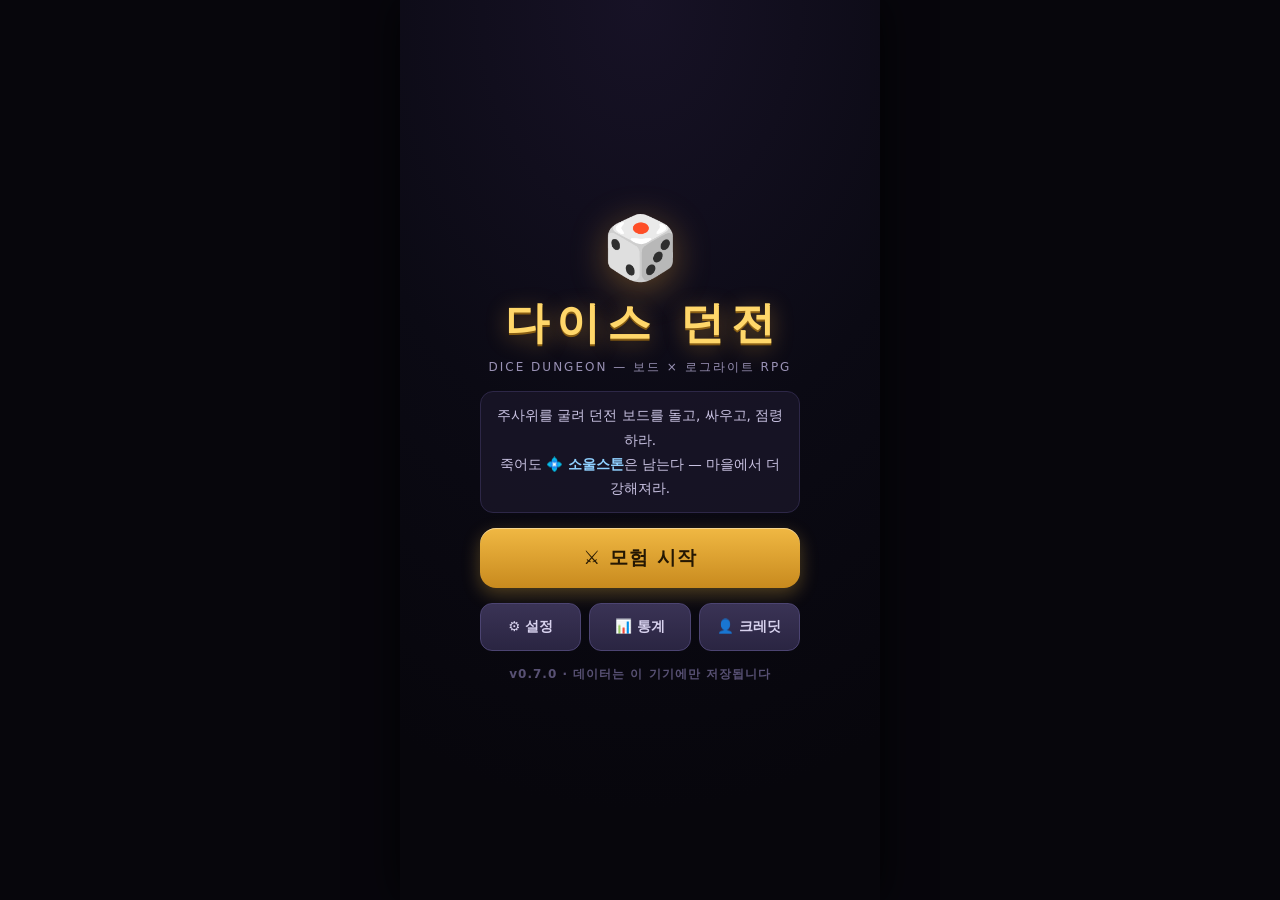
==== commit b42c3ec2: "웹 게임 v0.7.0: 심연의 부름 — 보스 게이트 선택제 - 출발점 통과마다 [보스 입장/한 바퀴 더] 선택 모달 (위험도·배율·점령 수·HP 표시) - 추가 랩: 위험도 +28" ====
--- a/prototype-web/index.html
+++ b/prototype-web/index.html
@@ -99,6 +99,11 @@
   font-size:13px; font-weight:700;
 }
 .hud .floor { color:#ffd76a; }
+.hud .danger {
+  color:#ff9a6a; font-weight:800; font-size:11.5px;
+  background:rgba(255,120,60,.12); border:1px solid rgba(255,120,60,.45);
+  border-radius:8px; padding:1px 7px; animation:badgePop .3s ease;
+}
 .hud .job { color:#b8aef5; font-size:12.5px; }
 .hud .gold { color:#f5cf6b; }
 .hud .soul { color:#8fd0ff; }
@@ -558,6 +563,7 @@
   <div id="screen-run" class="screen">
     <div class="hud">
       <div class="floor">🏰 <span id="hudFloor">1</span>층</div>
+      <div class="danger" id="hudDanger" style="display:none">🔥1</div>
       <div class="job" id="hudJob">기사 Lv.1</div>
       <div class="gold">💰 <span id="hudGold">0</span></div>
       <div class="soul">💠 <span id="hudSoul">0</span></div>
@@ -636,6 +642,8 @@
   battleGold:   f => 12 + f * 6,
   treasureGold: f => 20 + f * 10,
   lapBonusGold: f => 40 + f * 15,
+  LAP_DANGER_MULT: 0.28, // 심연의 부름(v7): 추가 랩당 몬스터·보스 HP·공격 배율 (Balance.LapDangerMult)
+  LAP_REWARD_MULT: 0.25, // 추가 랩당 랩 보너스 골드 배율 (Balance.LapRewardMult)
 
   gearSalePrice: f => 10 + f * 4, // 하위 장비 자동 매각가 (장비 v2)
 
@@ -665,6 +673,12 @@
 const ascHpMult   = n => 1 + 0.10 * n;
 const ascAtkMult  = n => 1 + 0.08 * n;
 const ascSoulMult = n => 1 + 0.10 * n;
+
+/* ----- 심연의 부름 (v7): 위험도 -----
+ * 층 안에서 "한 바퀴 더"를 고를 때마다 위험도 +1 → 이후 생성되는 일반/정예/보스
+ * 몬스터의 HP·공격 ×(1+0.28n) (RunController.DangerMult). 층 시작 시 0으로 리셋.
+ * 어센션 배율과는 곱연산 — n=0이면 ×1.0으로 v6과 완전히 동일. */
+const dangerMult = n => 1 + B.LAP_DANGER_MULT * n;
 
 /* ----- Elements.cs: 6속성 상성표 ----- */
 const ELEMS = ['neutral','fire','ice','earth','holy','shadow'];
@@ -1690,7 +1704,7 @@
 let run = null;   // 현재 런
 let bt = null;    // 현재 전투
 let busy = false; // 입력 잠금 (연출 중)
-let uiMode = 'title'; // title|town|idle|anim|battle|levelup|jobchange|skilltree|shop|event|floorclear|ending|result|settings|stats|credits|wipe1|wipe2
+let uiMode = 'title'; // title|town|idle|anim|lapchoice|battle|levelup|jobchange|skilltree|shop|event|floorclear|ending|result|settings|stats|credits|wipe1|wipe2
 
 function startRun() {
   const bn = runBonus();
@@ -1708,6 +1722,8 @@
     charmParity: null,                    // 'odd'|'even' — 다음 굴림 강제
     loadout: { weapon: null, armor: null, accessory: null, dice: null }, // 장비 v2 (슬롯당 1개)
     pos: 0, tiles: [], capturedThisFloor: 0,
+    laps: 0,      // 이번 층에서 출발점을 통과한 횟수 (심연의 부름 v7)
+    extraLaps: 0, // 위험도 — "한 바퀴 더" 선택 횟수, 층 시작 시 리셋 (RunController._extraLaps)
     rerollLeft: CHARS[meta.selected].reroll,
     reviveLeft: CHARS[meta.selected].revive,
     alive: true,
@@ -1715,6 +1731,7 @@
     skills: equipActives(sheet)
   };
   logs = [];
+  lapPending = null;
   showScreen('run');
   genFloor();
   log('🏰 던전 1층 — ' + themeOf(1).name + '에 진입했다.');
@@ -1763,6 +1780,8 @@
   run.tiles = types.map((t, i) => ({ index: i, type: t, captured: false }));
   run.pos = 0;
   run.capturedThisFloor = 0;
+  run.laps = 0;
+  run.extraLaps = 0; // 위험도는 층 시작 시 0으로 리셋 (RunController.PlayFloor)
   run.rerollLeft = CHARS[run.charId].reroll; // 층당 1회 (RunController.PlayFloor)
   renderBoard();
   placeToken(false);
@@ -1809,7 +1828,8 @@
   $('bcTheme').textContent = themeOf(run.floor).name;
   $('bcFloor').textContent = run.floor + 'F';
   $('bcElem').textContent = '몬스터 속성: ' + ELEM_INFO[el].icon + ' ' + ELEM_INFO[el].n;
-  $('bcHint').textContent = '🚪 완주까지 ' + (B.BOARD_SIZE - run.pos) + '칸 → 보스전';
+  $('bcHint').textContent = '🚪 완주까지 ' + (B.BOARD_SIZE - run.pos) + '칸 → 보스 or 한 바퀴 더' +
+    (run.extraLaps > 0 ? ' · 🔥위험도 ' + run.extraLaps : '');
 }
 function placeToken(hop) {
   const el = $('tile-' + run.pos);
@@ -1835,6 +1855,17 @@
   if (!run) return;
   const p = run.player, sh = run.sheet;
   $('hudFloor').textContent = run.floor;
+  // 심연의 부름 (v7): 위험도 배지 — 위험도 ≥1일 때만 노출
+  const dEl = $('hudDanger');
+  if (dEl) {
+    if (run.extraLaps > 0) {
+      dEl.style.display = '';
+      dEl.textContent = '🔥' + run.extraLaps;
+      dEl.title = '위험도 ' + run.extraLaps + ' — 몬스터·보스 HP·공격 ×' + dangerMult(run.extraLaps).toFixed(2);
+    } else {
+      dEl.style.display = 'none';
+    }
+  }
   $('hudJob').textContent = jobName(sh) + ' Lv.' + sh.level;
   $('hudGold').textContent = run.gold;
   $('hudSoul').textContent = meta.soul;
@@ -2049,33 +2080,96 @@
   }, T.DICE);
 }
 
-function moveSteps(info) {
-  const lapComplete = run.pos + info.sum >= B.BOARD_SIZE;
-  let remaining = info.sum;
+/* 이동: 출발점에 닿는 순간 멈추고 랩 정산 → [보스 입장 / 한 바퀴 더] 선택 (심연의 부름 v7).
+ * stepsLeft를 주면 중단했던 이동을 이어간다 ("한 바퀴 더" 후 남은 눈만큼 계속). */
+function moveSteps(info, stepsLeft) {
+  let remaining = stepsLeft == null ? info.sum : stepsLeft;
+  if (remaining <= 0) { resolveTile(info); return; } // 출발점에 정확히 도착했던 경우
   const step = () => {
     run.pos = (run.pos + 1) % B.BOARD_SIZE;
     placeToken(true);
     SFX.hop();
     updateCenter();
     remaining--;
+    if (run.pos === 0) { // 출발점 통과/도착 — 랩 완주 (합 최대 12 < 24라 한 굴림에 1회뿐)
+      setTimeout(() => lapComplete(info, remaining), T.LAND);
+      return;
+    }
     if (remaining > 0) setTimeout(step, T.STEP);
-    else setTimeout(() => land(lapComplete, info), T.LAND);
+    else setTimeout(() => resolveTile(info), T.LAND);
   };
   step();
 }
 
-function land(lapComplete, info) {
-  if (lapComplete) {
-    const g = Math.trunc(B.lapBonusGold(run.floor) * run.mods.lapGoldMult);
-    addGold(g, '한 바퀴 완주!');
-    if (hasEffect('lapFullHeal')) { // 전설 고유 효과: 완주 시 HP 전체 회복
-      healRatio(1.0, '💖 전설 효과 — 완주 회복!');
-    }
-    log('👑 보스 게이트가 열렸다...');
-    setTimeout(() => startBossBattle(info), dur(850));
-    return;
-  }
-  resolveTile(info);
+/* ===== 심연의 부름 (v7) — RunController.PlayFloor의 passedStart 분기 =====
+ * 출발점 통과 시마다: 랩 +1 → 랩 보너스 골드(추가 랩당 +25%) → 전설 '완주 전체회복'
+ * → [⚔ 보스 입장 / 🔄 한 바퀴 더] 선택. 한 바퀴 더 = 위험도 +1, 남은 눈만큼 이동 계속. */
+let lapPending = null; // { info, remaining } — 선택 모달이 떠 있는 동안의 이동 상태
+
+function lapComplete(info, remaining) {
+  run.laps++;
+  // 랩 보너스: 기본 × (1 + 0.25 × 추가랩수) × 유물(왕관 수집가) 배율 — C#과 동일하게 위험도 +1 "이전" 값 기준
+  const g = Math.trunc(B.lapBonusGold(run.floor)
+                       * (1 + B.LAP_REWARD_MULT * run.extraLaps)
+                       * run.mods.lapGoldMult);
+  addGold(g, run.laps + '바퀴 완주!' +
+    (run.extraLaps > 0 ? ' (보너스 +' + Math.round(B.LAP_REWARD_MULT * run.extraLaps * 100) + '%)' : ''));
+  if (hasEffect('lapFullHeal')) { // 전설 고유 효과: 완주 시마다 HP 전체 회복
+    healRatio(1.0, '💖 전설 효과 — 완주 회복!');
+  }
+  lapPending = { info, remaining };
+  setTimeout(openLapChoice, dur(500));
+}
+
+function openLapChoice() {
+  if (!run || !run.alive || !lapPending) return;
+  uiMode = 'lapchoice';
+  const p = run.player;
+  const hpPct = Math.round(p.hp / p.maxHp * 100);
+  const myTiles = run.tiles.filter(t => t.captured).length;
+  const nextDanger = run.extraLaps + 1;
+  const nextLapGold = Math.trunc(B.lapBonusGold(run.floor)
+                                 * (1 + B.LAP_REWARD_MULT * nextDanger)
+                                 * run.mods.lapGoldMult);
+  overlay(
+    '<div class="m-title">🌀 출발점 통과!</div>' +
+    '<div class="m-sub">' + run.floor + '층 ' + run.laps + '바퀴째 — 보스에 도전할까, 한 바퀴 더 돌까?</div>' +
+    '<div class="m-rows">' +
+      '<div class="row"><span>🔥 현재 위험도</span><span>' + run.extraLaps +
+        ' (몬스터 ×' + dangerMult(run.extraLaps).toFixed(2) + ')</span></div>' +
+      '<div class="row"><span>한 바퀴 더 돌면</span><span style="color:#ff9a6a">위험도 ' + nextDanger +
+        ' — 몬스터·보스 ×' + dangerMult(nextDanger).toFixed(2) +
+        ' (+' + Math.round(B.LAP_DANGER_MULT * 100) + '%)</span></div>' +
+      '<div class="row"><span>다음 완주 보너스</span><span>💰 ' + nextLapGold +
+        ' (+' + Math.round(B.LAP_REWARD_MULT * nextDanger * 100) + '%)</span></div>' +
+      '<div class="row"><span>🚩 내 점령 칸</span><span>' + myTiles + '칸 (재방문 시 회복)</span></div>' +
+      '<div class="row"><span>❤️ 현재 HP</span><span>' + p.hp + ' / ' + p.maxHp + ' (' + hpPct + '%)</span></div>' +
+    '</div>' +
+    '<button class="m-btn danger" onclick="lapChoiceBoss()">⚔ 보스 입장 — 이 층을 끝낸다</button>' +
+    '<button class="m-btn" onclick="lapChoiceMore()">🔄 한 바퀴 더 — 위험도 +1, 회복·파밍 계속</button>'
+  );
+}
+function lapChoiceBoss() {
+  if (uiMode !== 'lapchoice' || !lapPending) return;
+  const info = lapPending.info;
+  lapPending = null;
+  closeOverlay();
+  uiMode = 'anim';
+  log('👑 보스 게이트에 들어섰다!');
+  setTimeout(() => startBossBattle(info), dur(450));
+}
+function lapChoiceMore() {
+  if (uiMode !== 'lapchoice' || !lapPending) return;
+  const { info, remaining } = lapPending;
+  lapPending = null;
+  closeOverlay();
+  uiMode = 'anim';
+  run.extraLaps++; // 위험도 +1 — 이후 생성되는 일반/정예/보스가 강해진다 (RunController._extraLaps)
+  log('🔄 한 바퀴 더! <b>위험도 ' + run.extraLaps + '</b> — 이후 몬스터·보스 HP·공격 ×' +
+      dangerMult(run.extraLaps).toFixed(2) + ', 완주 보너스 +' +
+      Math.round(B.LAP_REWARD_MULT * run.extraLaps * 100) + '%');
+  updateHUD();
+  setTimeout(() => moveSteps(info, remaining), dur(320));
 }
 
 /* =====================================================================
@@ -2095,7 +2189,12 @@
     case 'battle':
     case 'elite': {
       if (tile.captured) {
-        healRatio(B.CAPTURED_HEAL + run.mods.captureHealBonus, '점령지(내 땅)에서 정비.');
+        const healed = healRatio(B.CAPTURED_HEAL + run.mods.captureHealBonus, '점령지(내 땅)에서 정비.');
+        // 심연의 부름 (v7): 추가 랩에서 내 땅 재방문 회복이 실제로 발동 — 죽은 메커니즘의 부활을 강조
+        if (run.extraLaps > 0) {
+          log('🔄 추가 랩 — <b>내 땅 재방문 회복</b>이 빛을 발한다! (🔥위험도 ' + run.extraLaps +
+              ', HP +' + healed + ')');
+        }
         endTurn();
         return;
       }
@@ -2376,8 +2475,9 @@
 function makeMonsters(floor, elite, mimic) {
   const th = themeOf(floor);
   const asc = run ? (run.asc | 0) : 0; // 어센션 0 → ×1.0 = v5 동일
-  const hp = Math.round(B.monsterHp(floor) * ascHpMult(asc));
-  const atk = Math.round(B.monsterAtk(floor) * ascAtkMult(asc));
+  const dm = dangerMult(run ? (run.extraLaps | 0) : 0); // 심연의 부름(v7): 위험도 — 어센션과 곱연산
+  const hp = Math.round(B.monsterHp(floor) * ascHpMult(asc) * dm);
+  const atk = Math.round(B.monsterAtk(floor) * ascAtkMult(asc) * dm);
   const def = B.monsterDef(floor);
   const element = floorElement(floor);
   const mk = (name, emoji, mhp, matk, spd, isBoss) => ({
@@ -2409,8 +2509,9 @@
 function makeBoss(floor) {
   const th = themeOf(floor);
   const asc = run ? (run.asc | 0) : 0; // 어센션 0 → ×1.0 = v5 동일
-  const hp = Math.floor(Math.round(B.monsterHp(floor) * ascHpMult(asc)) * B.BOSS_HP_MULT);
-  const atk = Math.floor(Math.round(B.monsterAtk(floor) * ascAtkMult(asc)) * B.BOSS_ATK_MULT);
+  const dm = dangerMult(run ? (run.extraLaps | 0) : 0); // 심연의 부름(v7): 위험도 — 어센션과 곱연산
+  const hp = Math.floor(Math.round(B.monsterHp(floor) * ascHpMult(asc) * dm) * B.BOSS_HP_MULT);
+  const atk = Math.floor(Math.round(B.monsterAtk(floor) * ascAtkMult(asc) * dm) * B.BOSS_ATK_MULT);
   const def = B.monsterDef(floor);
   const trait = floor >= 10 ? 'enrage' : null; // 심층 보스: 광폭화 고정 (깊이 v5)
   return [{
@@ -3287,7 +3388,7 @@
 /* =====================================================================
  * PART F (v6) — 타이틀 / 설정 / 통계 / 크레딧 / 튜토리얼 / 배포 마무리
  * ===================================================================== */
-const VERSION = 'v0.6.0';
+const VERSION = 'v0.7.0';
 
 /* ----- 타이틀 화면 ----- */
 function renderTitle() {
@@ -3421,7 +3522,7 @@
   { target: 'btnRoll',  text: '🎲 <b>주사위를 굴려</b> 나온 합만큼 시계 방향으로 이동해요.<br>보드의 한 칸 한 칸이 사건입니다.' },
   { target: 'btActions', text: '⚔️ 전투! <b>공격 · 스킬 · 방어 · 포션</b> 중 하나를 골라요.<br>스킬이 더 강하지만 쿨다운이 있어요.' },
   { target: 'board',    text: '🚩 전투에서 이긴 칸은 <b>점령</b>돼요.<br>다시 밟으면 회복되고, 점령이 많을수록 전투 시작 실드가 커져요.' },
-  { target: 'bcHint',   text: '👑 보드를 <b>한 바퀴 완주</b>하면 이 층의 <b>보스</b>가 나타나요.<br>완주 보너스 골드도 두둑하게!' },
+  { target: 'bcHint',   text: '👑 <b>출발점을 지나면</b> 완주 보너스를 받고 <b>보스에 도전</b>하거나 <b>한 바퀴 더</b> 돌 수 있어요.<br>한 바퀴 더 = 내 땅 회복·파밍 기회, 대신 몬스터가 <b>+28%</b>씩 강해져요!' },
   { target: 'modalBox', text: '⬇️ <b>하강</b> — 더 깊이, 더 큰 보상. 단, 죽으면 소울스톤 70%만.<br>🏠 <b>귀환</b> — 지금까지 모은 소울스톤 100% 확보. 당신의 선택!' }
 ];
 let tutStep = -1; // 현재 표시 중인 단계 (-1 = 없음)
@@ -3513,7 +3614,10 @@
   // v6: 어센션·튜토리얼·설정·마이그레이션
   get tutStep() { return tutStep; },
   ascHpMult, ascAtkMult, ascSoulMult, ASC_MAX, VERSION, T,
-  makeMonsters, makeBoss, migrateMeta, defaultMeta
+  makeMonsters, makeBoss, migrateMeta, defaultMeta,
+  // v7: 심연의 부름 — 위험도·랩 선택
+  dangerMult,
+  get lapPending() { return lapPending; }
 };
 
 window.addEventListener('resize', () => {
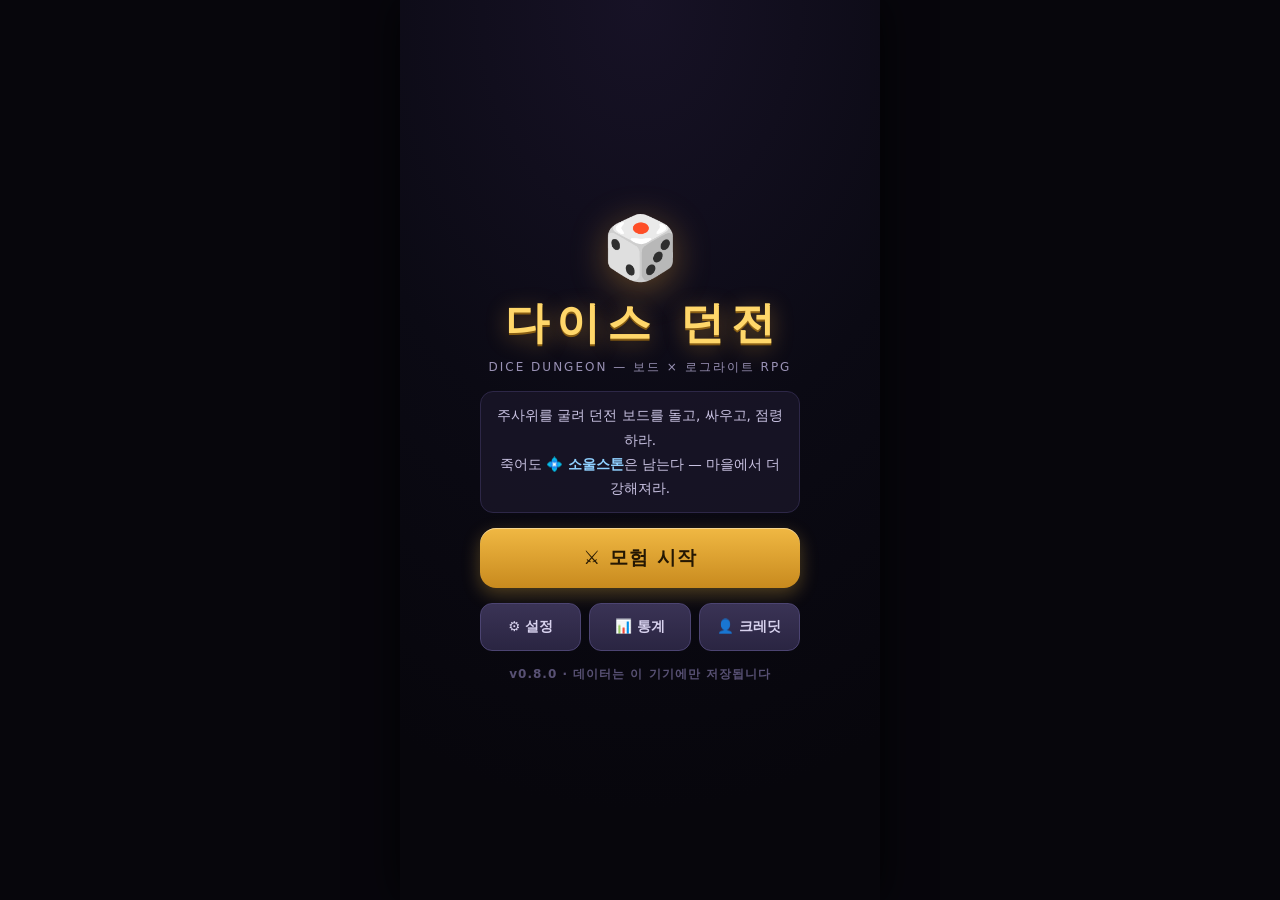
==== commit 7f68ec64: "웹 게임 v0.8.0: 감사 P0 반영 — 심층 보상·수동 장착·런 중 저장 - A1: 층 보상 곡선 + 사망 페널티 킬 한정, 결산에 보상 분리 표시 - B1: 스킬 [장착/해제" ====
--- a/prototype-web/index.html
+++ b/prototype-web/index.html
@@ -310,6 +310,10 @@
   min-width:58px; min-height:40px; border-radius:10px; font-size:12.5px; font-weight:800; flex-shrink:0;
   background:linear-gradient(180deg,#2e7a4f,#1e5236); border:1px solid #6cc094; color:#d2f5df;
 }
+/* v8 감사 B1: 장착/해제 토글 */
+.sk-btn.eq { min-width:52px; background:linear-gradient(180deg,#31527a,#24405f); border-color:#4a7cc0; color:#cfe6ff; }
+.sk-btn.eq.on { background:linear-gradient(180deg,#3a3355,#2a2542); border-color:#4c4472; color:#b8aef5; }
+.sk-btnCol { display:flex; flex-direction:column; gap:4px; flex-shrink:0; }
 
 /* 전투 */
 .enemyRow { display:flex; gap:8px; justify-content:center; margin:6px 0 4px; }
@@ -652,8 +656,15 @@
   POTION_HEAL: 0.40,
   START_POTIONS: 2,
 
-  soulstonesForRun: (floors, kills) => floors * 10 + kills,
-  DEATH_PENALTY: 0.7,
+  // 런 결산 (v8 — 감사 A1 대응: "도전이 보상받지 못함" 수정, Balance.cs v8 블록 이식)
+  // 층 가치는 깊을수록 증가 (층 i = 3+3i, 누적 trunc(3f + 1.5f(f+1))):
+  //   f=3→27, f=5→60, f=8→132, f=10→195, f=15→405
+  // 사망 페널티(×0.7)는 킬 보상에만 — 도달층 보상은 업적으로 전액 보존
+  floorSoulstones: f => Math.trunc(3 * f + 1.5 * f * (f + 1)),
+  soulstonesForRun: (floors, kills, died) =>
+    Math.trunc(3 * floors + 1.5 * floors * (floors + 1))
+    + Math.trunc(kills * (died ? 0.7 : 1.0)),
+  DEATH_PENALTY: 0.7, // 사망 시 킬 보상 70%만 회수
 
   JOB_CHANGE_LEVEL: 8,   // JobCatalog.JobChangeLevel
   SKILL_SLOTS: 3         // JobCatalog.SkillSlots
@@ -904,7 +915,7 @@
 };
 /* EquipmentFactory.RollRarity: 층 비례 (전설은 5층부터) */
 function rollRarity(floor) {
-  const v = Math.random();
+  const v = rngNext();
   const legendary = floor >= 5 ? 0.02 + floor * 0.004 : 0;
   const epic = 0.05 + floor * 0.008;
   const rare = 0.15 + floor * 0.01;
@@ -1220,6 +1231,7 @@
     level: 1, xp: 0,
     stats: Object.assign({}, CHARS[charId].base),
     learned: {},                          // skillId -> level
+    equippedIds: [],                      // v8 감사 B1: 수동 장착 (비면 자동 폴백) — CharacterSheet.EquippedIds
     points: 1,                            // 시작 스킬 1개
     statPoints: 0,
     gearAtk: 0, gearDef: 0, gearHp: 0, gearCrit: 0 // EquipmentLoadout.ApplyTo가 기록
@@ -1290,7 +1302,27 @@
   return (def.coef + def.coefPerLv * (lv - 1)) * (def.aoe ? 1.3 : 1)
        + (def.healBase + def.healPerLv * (lv - 1)) * 2;
 }
+/* v8 감사 B1 (CharacterSheet.ToggleEquip 이식): 장착 토글.
+ * 반환 = 변경 여부 (미학습·패시브·슬롯 초과 시 false). */
+function toggleEquip(sheet, skillId) {
+  const ids = sheet.equippedIds;
+  const at = ids.indexOf(skillId);
+  if (at >= 0) { ids.splice(at, 1); return true; }
+  if (ids.length >= B.SKILL_SLOTS) return false;
+  const def = skillPool(sheet).find(d => d.id === skillId && !isPassive(d));
+  if (!def || levelOf(sheet, skillId) <= 0) return false;
+  ids.push(skillId);
+  return true;
+}
+/* v8 감사 B1 (CharacterSheet.EquipSkills 이식): 수동 선택이 하나라도 있으면
+ * 그것만 장착 (3개 미만이어도 — 학습 취소된 항목은 정리), 없으면 자동(계수순) 폴백.
+ * 자동 장착이 저계수 정체성 스킬(예: 맹독 인장)을 영구 벤치시키는 문제 수정. */
 function equipActives(sheet) {
+  const manual = skillPool(sheet)
+    .filter(d => sheet.equippedIds.includes(d.id) && levelOf(sheet, d.id) > 0 && !isPassive(d))
+    .slice(0, B.SKILL_SLOTS)
+    .map(d => instantiateSkill(d, levelOf(sheet, d.id)));
+  if (manual.length > 0) return manual;
   return skillPool(sheet)
     .filter(d => !isPassive(d) && levelOf(sheet, d.id) > 0)
     .sort((a, b) => equipScore(b, levelOf(sheet, b.id)) - equipScore(a, levelOf(sheet, a.id)))
@@ -1404,8 +1436,24 @@
  * 공용 헬퍼 + 메타 저장 (스키마 v2 마이그레이션)
  * ===================================================================== */
 const $ = id => document.getElementById(id);
-const randInt = (min, maxExcl) => min + Math.floor(Math.random() * (maxExcl - min));
-const chance = p => Math.random() < p;
+
+/* ----- 시드 RNG (v8 — C4): 게임플레이 난수는 전부 이 mulberry32를 지난다.
+ * 내부 상태가 32비트 정수 하나라 런 스냅샷에 그대로 직렬화·복원 가능 —
+ * 복원 후 굴림 시퀀스가 "탭이 안 죽었을 때"와 완전히 동일해진다.
+ * 연출 전용 난수(주사위 굴림 애니메이션 등)는 cosmeticInt로 분리해
+ * 타이머 횟수가 게임플레이 시퀀스를 오염시키지 않게 한다. */
+let rngState = (Math.random() * 0x100000000) >>> 0;
+function rngNext() { // mulberry32
+  rngState = (rngState + 0x6D2B79F5) >>> 0;
+  let t = rngState;
+  t = Math.imul(t ^ (t >>> 15), t | 1);
+  t ^= t + Math.imul(t ^ (t >>> 7), t | 61);
+  return ((t ^ (t >>> 14)) >>> 0) / 4294967296;
+}
+function reseedRng() { rngState = (Math.random() * 0x100000000) >>> 0; }
+const randInt = (min, maxExcl) => min + Math.floor(rngNext() * (maxExcl - min));
+const chance = p => rngNext() < p;
+const cosmeticInt = (min, maxExcl) => min + Math.floor(Math.random() * (maxExcl - min));
 
 function showScreen(name) {
   document.querySelectorAll('.screen').forEach(s => s.classList.remove('active'));
@@ -1515,6 +1563,150 @@
 }
 
 /* =====================================================================
+ * v8 — C4: 런 중 저장/복원 (모바일 탭 킬 = 런 소실 문제)
+ * 안전 지점(타일 처리 완료 · 층 전환 · 랩 선택 후 · 필드 소모품 사용)에서만
+ * 스냅샷을 남긴다. 전투 중엔 저장하지 않는다 — 복원하면 그 전투는 미발생 상태.
+ * RNG 내부 상태(rngState)까지 직렬화해 복원 후 굴림 시퀀스가 끊기지 않는다.
+ * ===================================================================== */
+const RUN_KEY = 'diceDungeonRun_v1';
+const RUN_SNAP_VERSION = 1;
+function saveRunSnapshot() {
+  if (!run || !run.alive) return;
+  try {
+    const sh = run.sheet;
+    localStorage.setItem(RUN_KEY, JSON.stringify({
+      v: RUN_SNAP_VERSION,
+      rng: rngState >>> 0,
+      charId: run.charId, asc: run.asc | 0,
+      floor: run.floor, floorsCleared: run.floorsCleared,
+      pos: run.pos, laps: run.laps, extraLaps: run.extraLaps,
+      gold: run.gold, potions: run.potions,
+      kills: run.kills, gearCount: run.gearCount, diceRolls: run.diceRolls,
+      bag: run.bag, charmParity: run.charmParity || null,
+      loadout: run.loadout,
+      rerollLeft: !!run.rerollLeft, reviveLeft: !!run.reviveLeft,
+      hp: run.player.hp, st: run.player.st,
+      cds: run.skills.map(s => ({ id: s.defId, cur: s.cur })), // 스킬 쿨다운
+      tiles: run.tiles.map(t => ({ type: t.type, captured: !!t.captured })),
+      sheet: {
+        job: sh.job, advanced: sh.advanced || null,
+        level: sh.level, xp: sh.xp,
+        stats: sh.stats, learned: sh.learned, equippedIds: sh.equippedIds,
+        points: sh.points, statPoints: sh.statPoints,
+        gearAtk: sh.gearAtk, gearDef: sh.gearDef, gearHp: sh.gearHp, gearCrit: sh.gearCrit
+      }
+    }));
+  } catch (e) { /* private mode — 저장 실패해도 플레이는 계속 */ }
+}
+function loadRunSnapshot() {
+  try {
+    const raw = localStorage.getItem(RUN_KEY);
+    return raw ? JSON.parse(raw) : null;
+  } catch (e) { return null; }
+}
+function clearRunSnapshot() {
+  try { localStorage.removeItem(RUN_KEY); } catch (e) { /* no-op */ }
+}
+/* 복원 — 무결성 검증 후 런 재구성. 실패 시 false (호출부가 스냅샷을 버리고
+ * 마을로 보낸다: 런만 포기, 프로필은 보존). */
+function restoreRun(s) {
+  try {
+    if (!s || s.v !== RUN_SNAP_VERSION) return false;
+    if (!CHARS[s.charId]) return false;
+    const shp = s.sheet;
+    if (!shp || !CHARS[shp.job] || (shp.advanced && !PATHS[shp.advanced])) return false;
+    if (!shp.stats || STAT_IDS.some(k => typeof shp.stats[k] !== 'number')) return false;
+    if (!shp.learned || typeof shp.learned !== 'object' || Array.isArray(shp.learned)) return false;
+    if (!Array.isArray(shp.equippedIds)) return false;
+    if (typeof s.floor !== 'number' || s.floor < 1 || s.floor > B.FINAL_FLOOR) return false;
+    if (typeof s.pos !== 'number' || s.pos < 0 || s.pos >= B.BOARD_SIZE) return false;
+    if (typeof s.gold !== 'number' || typeof s.potions !== 'number') return false;
+    if (typeof s.hp !== 'number' || s.hp <= 0) return false;
+    if (typeof s.rng !== 'number') return false;
+    if (!s.bag || CONSUM_KEYS.some(k => typeof s.bag[k] !== 'number')) return false;
+    if (!s.loadout || typeof s.loadout !== 'object') return false;
+    if (!Array.isArray(s.tiles) || s.tiles.length !== B.BOARD_SIZE) return false;
+    if (s.tiles.some(t => !t || !TILE_DEFS[t.type])) return false;
+
+    const sheet = {
+      job: shp.job, advanced: shp.advanced || null,
+      level: Math.max(1, shp.level | 0), xp: Math.max(0, shp.xp | 0),
+      stats: {}, learned: {},
+      equippedIds: shp.equippedIds.filter(id => typeof id === 'string').slice(0, B.SKILL_SLOTS),
+      points: Math.max(0, shp.points | 0), statPoints: Math.max(0, shp.statPoints | 0),
+      gearAtk: shp.gearAtk | 0, gearDef: shp.gearDef | 0,
+      gearHp: shp.gearHp | 0, gearCrit: +shp.gearCrit || 0
+    };
+    for (const k of STAT_IDS) sheet.stats[k] = shp.stats[k] | 0;
+    const pool = skillPool(sheet);
+    for (const id of Object.keys(shp.learned)) {
+      const def = pool.find(d => d.id === id);
+      if (!def) return false; // 모르는 스킬 id = 손상
+      sheet.learned[id] = Math.max(1, Math.min(def.maxLv, shp.learned[id] | 0));
+    }
+
+    const bn = runBonus();
+    const loadout = { weapon: null, armor: null, accessory: null, dice: null };
+    for (const k of SLOT_KEYS) {
+      const e = s.loadout[k];
+      if (e && typeof e === 'object') {
+        loadout[k] = Object.assign(
+          { slot: k, rarity: 0, atk: 0, def: 0, hp: 0, crit: 0, diceMod: null, effect: null, name: '?' }, e);
+      }
+    }
+    const player = buildUnit(sheet, bn);
+    player.hp = Math.max(1, Math.min(player.maxHp, s.hp | 0));
+    player.st = (s.st && typeof s.st === 'object' && !Array.isArray(s.st)) ? s.st : {};
+
+    run = {
+      charId: s.charId, sheet, bonus: bn, mods: bn.mods,
+      asc: Math.max(0, Math.min(ASC_MAX, s.asc | 0)),
+      floor: s.floor | 0, floorsCleared: Math.max(0, s.floorsCleared | 0),
+      gold: Math.max(0, s.gold | 0),
+      potions: Math.max(0, s.potions | 0),
+      kills: Math.max(0, s.kills | 0),
+      gearCount: Math.max(0, s.gearCount | 0),
+      diceRolls: Math.max(0, s.diceRolls | 0),
+      bag: { charm: Math.max(0, s.bag.charm | 0), bomb: Math.max(0, s.bag.bomb | 0), smoke: Math.max(0, s.bag.smoke | 0) },
+      charmParity: s.charmParity === 'odd' || s.charmParity === 'even' ? s.charmParity : null,
+      loadout,
+      pos: s.pos | 0,
+      tiles: s.tiles.map((t, i) => ({ index: i, type: t.type, captured: !!t.captured })),
+      capturedThisFloor: 0,
+      laps: Math.max(0, s.laps | 0),
+      extraLaps: Math.max(0, s.extraLaps | 0),
+      rerollLeft: !!s.rerollLeft,
+      reviveLeft: !!s.reviveLeft,
+      alive: true,
+      player,
+      skills: equipActives(sheet)
+    };
+    run.capturedThisFloor = run.tiles.filter(t => t.captured).length;
+    if (Array.isArray(s.cds)) { // 스킬 쿨다운 복원
+      for (const c of s.cds) {
+        const sk = run.skills.find(x => x.defId === (c && c.id));
+        if (sk && typeof c.cur === 'number') sk.cur = Math.max(0, Math.min(sk.cooldown, c.cur | 0));
+      }
+    }
+    rngState = s.rng >>> 0; // RNG 연속성: 저장 시점 이후 시퀀스가 그대로 이어진다
+
+    logs = [];
+    lapPending = null;
+    bt = null;
+    showScreen('run');
+    renderBoard();
+    placeToken(false);
+    updateCenter();
+    log('💾 이어서 모험! ' + run.floor + '층 ' + themeOf(run.floor).name + '에서 재개했다.');
+    if (run.extraLaps > 0) log('🔥 위험도 ' + run.extraLaps + ' 유지 중.');
+    busy = false;
+    uiMode = 'idle';
+    updateHUD();
+    return true;
+  } catch (e) { return false; }
+}
+
+/* =====================================================================
  * v6 — 사운드: WebAudio 합성 SFX (외부 파일 없음, Math.random 미사용)
  * AudioContext가 없거나(테스트 환경) 음소거면 전부 조용히 no-op.
  * ===================================================================== */
@@ -1707,6 +1899,7 @@
 let uiMode = 'title'; // title|town|idle|anim|lapchoice|battle|levelup|jobchange|skilltree|shop|event|floorclear|ending|result|settings|stats|credits|wipe1|wipe2
 
 function startRun() {
+  reseedRng(); // 새 런 = 새 시드 (C4: 이후 상태는 스냅샷으로 직렬화)
   const bn = runBonus();
   const sheet = newSheet(meta.selected);
   autoLearnSkills(sheet); // 시작 스킬 1개 (RunController 생성자와 동일)
@@ -1740,6 +1933,7 @@
   busy = false;
   uiMode = 'idle';
   updateHUD();
+  saveRunSnapshot(); // C4: 런 시작 직후부터 복원 가능
   tutShow(0); // 튜토리얼 ①: 주사위 굴리기
 }
 function refreshPlayer() {
@@ -1751,7 +1945,7 @@
 
 /* ===== 층 생성 ===== */
 function rollTileType() {
-  const v = Math.random();
+  const v = rngNext();
   let acc = B.TILE_BATTLE;
   if (v < acc) return 'battle';
   acc += B.TILE_ELITE;
@@ -1976,6 +2170,7 @@
   run.potions--;
   healRatio(B.POTION_HEAL, '포션 사용!');
   updateHUD();
+  if (uiMode === 'idle') saveRunSnapshot(); // C4: 필드 상태 변화도 안전 지점
 }
 
 /* ===== v5 소모품: 홀짝 부적 — 굴리기 전에 눌러 홀/짝 선택 → 이번 굴림 강제 ===== */
@@ -1986,6 +2181,7 @@
     run.charmParity = null;
     log('🔮 부적 사용을 취소했다.');
     updateHUD();
+    saveRunSnapshot(); // C4
     return;
   }
   if (run.bag.charm <= 0) return;
@@ -2008,6 +2204,7 @@
   if (uiMode === 'charm') { closeOverlay(); uiMode = 'idle'; }
   log('🔮 홀짝 부적! 이번 굴림은 <b>' + (parity === 'even' ? '짝수' : '홀수') + '</b>로 강제된다.');
   setBusy(false);
+  if (uiMode === 'idle') saveRunSnapshot(); // C4: 부적 장전 상태까지 보존
 }
 function charmCancel() {
   if (uiMode !== 'charm') return;
@@ -2029,8 +2226,9 @@
   d1El.classList.add('rolling');
   d2El.classList.add('rolling');
   const tick = setInterval(() => {
-    d1El.textContent = randInt(1, 7);
-    d2El.textContent = randInt(1, 7);
+    // 연출 전용 난수 — 시드 RNG를 소비하면 복원 후 시퀀스가 어긋난다 (C4)
+    d1El.textContent = cosmeticInt(1, 7);
+    d2El.textContent = cosmeticInt(1, 7);
   }, T.DICE_TICK);
 
   setTimeout(() => {
@@ -2155,6 +2353,7 @@
   lapPending = null;
   closeOverlay();
   uiMode = 'anim';
+  saveRunSnapshot(); // C4: 랩 선택 후 (보스전 자체는 저장 안 함 — 복원 시 보스전 미발생)
   log('👑 보스 게이트에 들어섰다!');
   setTimeout(() => startBossBattle(info), dur(450));
 }
@@ -2169,6 +2368,7 @@
       dangerMult(run.extraLaps).toFixed(2) + ', 완주 보너스 +' +
       Math.round(B.LAP_REWARD_MULT * run.extraLaps * 100) + '%');
   updateHUD();
+  saveRunSnapshot(); // C4: 랩 선택 후 (남은 눈 이동은 복원 시 미발생 — 출발점에서 재개)
   setTimeout(() => moveSteps(info, remaining), dur(320));
 }
 
@@ -2179,6 +2379,7 @@
   if (!run || !run.alive) return;
   uiMode = 'idle';
   setBusy(false);
+  saveRunSnapshot(); // C4: 타일 처리 완료 = 안전 지점
 }
 
 function resolveTile(info) {
@@ -2231,7 +2432,7 @@
         return;
       }
       // v5: 장비 40% / 골드 35% / 소모품 25% (RunController.ResolveTile Treasure)
-      const v2 = Math.random();
+      const v2 = rngNext();
       if (v2 < 0.40) addGear();
       else if (v2 < 0.75) addGold(B.treasureGold(f), '보물 상자!');
       else {
@@ -3187,6 +3388,9 @@
 function renderSkillTree(inChain) {
   const sh = run.sheet;
   const equipped = new Set(equipActives(sh).map(s => s.defId));
+  // v8 감사 B1: 수동 장착 카운트 (학습 취소된 잔여 id 제외)
+  const manualN = sh.equippedIds.filter(id => levelOf(sh, id) > 0).length;
+  const slotsFull = manualN >= B.SKILL_SLOTS;
   const section = (title, defs) =>
     '<div class="tree-sec">' + title + '</div>' +
     defs.map(def => {
@@ -3195,6 +3399,16 @@
         ? '🔒 선행: ' + (skillPool(sh).find(d => d.id === def.prereqId) || { name: def.prereqId }).name + ' Lv.' + def.prereqLv + ' 필요'
         : '';
       const learnable = canLearn(sh, def);
+      const learnBtn = lv >= def.maxLv
+        ? '<button class="sk-btn" disabled>MAX</button>'
+        : '<button class="sk-btn" onclick="learnSk(\'' + def.id + '\')"' + (learnable ? '' : ' disabled') + '>배우기</button>';
+      // v8 감사 B1: 배운 액티브에 [장착/해제] 토글 (패시브 제외, 최대 3)
+      let eqBtn = '';
+      if (!isPassive(def) && lv > 0) {
+        const isManual = sh.equippedIds.includes(def.id);
+        eqBtn = '<button class="sk-btn eq' + (isManual ? ' on' : '') + '" onclick="toggleEq(\'' + def.id + '\')"' +
+          (!isManual && slotsFull ? ' disabled' : '') + '>' + (isManual ? '해제' : '장착') + '</button>';
+      }
       return '<div class="sk-row' + (lockText ? ' locked' : '') + '">' +
         '<div class="sk-icon">' + skillIcon(def) + '</div>' +
         '<div class="sk-body">' +
@@ -3203,15 +3417,15 @@
           '<div class="sk-desc">' + skillDesc(def, lv || 1) + '</div>' +
           (lockText ? '<div class="sk-lock">' + lockText + '</div>' : '') +
         '</div>' +
-        (lv >= def.maxLv
-          ? '<button class="sk-btn" disabled>MAX</button>'
-          : '<button class="sk-btn" onclick="learnSk(\'' + def.id + '\')"' + (learnable ? '' : ' disabled') + '>배우기</button>') +
+        '<div class="sk-btnCol">' + learnBtn + eqBtn + '</div>' +
       '</div>';
     }).join('');
 
   let html =
     '<div class="m-title">📖 캐릭터 — ' + jobName(sh) + '</div>' +
-    '<div class="tree-pts">스킬 포인트 <b>' + sh.points + '</b> (액티브는 계수 상위 ' + B.SKILL_SLOTS + '개 자동 장착)</div>' +
+    '<div class="tree-pts">스킬 포인트 <b>' + sh.points + '</b> · 장착: ' +
+      (manualN > 0 ? '<b>수동 ' + manualN + '/' + B.SKILL_SLOTS + '</b>' : '<b>자동</b> (계수 상위 ' + B.SKILL_SLOTS + '개)') +
+      '</div>' +
     section('1차 — ' + CHARS[sh.job].name, BASE_TREES[sh.job]);
   if (sh.advanced) html += section('2차 — ' + PATHS[sh.advanced].name, PATHS[sh.advanced].tree);
   // 장비 v2: 현재 장착 4슬롯 (등급 색상)
@@ -3237,6 +3451,16 @@
   log('📖 ' + def.name + ' Lv.' + levelOf(sh, id) + ' 습득!');
   renderSkillTree(progressionDone != null);
 }
+/* v8 감사 B1: 스킬트리에서 장착/해제 토글 — 즉시 전투 슬롯에 반영 */
+function toggleEq(id) {
+  const sh = run.sheet;
+  if (!toggleEquip(sh, id)) return;
+  reequip();
+  const manual = sh.equippedIds.includes(id);
+  log(manual ? '⭐ ' + (skillPool(sh).find(d => d.id === id) || { name: id }).name + ' 수동 장착!'
+             : '📗 장착 해제' + (sh.equippedIds.length === 0 ? ' — 자동(계수순)으로 복귀' : ''));
+  renderSkillTree(progressionDone != null);
+}
 function closeTree() {
   if (progressionDone) { finishProgression(); return; }
   reequip();
@@ -3277,8 +3501,8 @@
       '<div class="row"><span>몬스터 HP / 공격</span><span>' + B.monsterHp(nf) + ' / ' + B.monsterAtk(nf) + '</span></div>' +
       '<div class="row"><span>현재 예상 소울스톤</span><span>💠 ' + calcStones(false) + '</span></div>' +
     '</div>' +
-    '<button class="m-btn danger" onclick="descend()">⬇️ 하강 — 더 큰 보상, 사망 시 70%만 회수</button>' +
-    '<button class="m-btn gold" onclick="retreat()">🏠 귀환 — 소울스톤 100% 회수</button>'
+    '<button class="m-btn danger" onclick="descend()">⬇️ 하강 — 깊을수록 층 보상 증가, 사망해도 보존</button>' +
+    '<button class="m-btn gold" onclick="retreat()">🏠 귀환 — 처치 보상까지 100% 회수</button>'
   );
   tutShow(4); // 튜토리얼 ⑤: 하강/귀환 선택
 }
@@ -3300,17 +3524,23 @@
   SFX.death();
   endRun(true, false);
 }
-/* 소울스톤: (층×10 + 킬) × 영혼 수확기 × 어센션(+10%/Lv), 사망 시 70% (RunController.Play) */
-function calcStones(died) {
-  let stones = B.soulstonesForRun(run.floorsCleared, run.kills) * run.mods.soulMult * ascSoulMult(run.asc);
-  if (died) stones *= B.DEATH_PENALTY;
-  return Math.trunc(stones);
-}
+/* 소울스톤 (v8 — 감사 A1, RunController.Play):
+ * (층 도달 보상 trunc(3f+1.5f(f+1)) + 킬 보상 — 사망 시 킬 보상만 ×0.7)
+ * × 영혼 수확기 × 어센션(+10%/Lv)은 기존대로 총액에 곱연산.
+ * 도달층 보상은 사망해도 전액 보존 — "도전이 보상받지 못함" 수정. */
+function stoneBreakdown(died) {
+  const floorPart = B.floorSoulstones(run.floorsCleared);
+  const killPart = Math.trunc(run.kills * (died ? B.DEATH_PENALTY : 1.0));
+  const mult = run.mods.soulMult * ascSoulMult(run.asc);
+  return { floorPart, killPart, mult, total: Math.trunc((floorPart + killPart) * mult) };
+}
+function calcStones(died) { return stoneBreakdown(died).total; }
 
 /* ===== v6: 15층 클리어 → 엔딩 연출 + 어센션 +1 (영구) ===== */
 function victory() {
   uiMode = 'ending';
   setBusy(true);
+  clearRunSnapshot(); // C4: 어센션이 영구 반영되는 시점 — 복원으로 보스전을 되감을 수 없게
   const prevAsc = meta.ascension | 0;
   meta.clears15 = (meta.clears15 | 0) + 1;
   if (prevAsc < ASC_MAX) meta.ascension = prevAsc + 1;
@@ -3342,13 +3572,15 @@
 function endRun(died, victory) {
   setBusy(true);
   uiMode = 'result';
-  const stones = calcStones(died);
+  clearRunSnapshot(); // C4: 사망·귀환·클리어 — 어떤 종료든 진행 중 런 스냅샷 삭제
+  const bd = stoneBreakdown(died);
+  const stones = bd.total;
   run.pendingStones = stones;
   run.died = died;
 
   const title = victory ? '🏆 심연 정복!' : died ? '💀 사망...' : '🏠 귀환 완료';
   const sub = victory ? '15층 최종 보스를 쓰러뜨렸다! 런 승리!'
-    : died ? run.floor + '층에서 쓰러졌다. 소울스톤 70%만 회수한다.'
+    : died ? run.floor + '층에서 쓰러졌다. 처치 보상은 70%만 — 층 도달 보상은 전액 보존된다.'
     : '무사히 마을로 돌아왔다. 소울스톤 100% 회수!';
 
   overlay(
@@ -3361,10 +3593,17 @@
       '<div class="row"><span>획득 장비</span><span>' + run.gearCount + '개</span></div>' +
       '<div class="row"><span>주사위 굴림</span><span>' + run.diceRolls + '회</span></div>' +
       '<div class="row"><span>골드 (런 종료 시 소멸)</span><span>💰 ' + run.gold + '</span></div>' +
+      // v8 감사 A1: 층 도달 / 처치 보상 분리 표시 — 사망 감액은 처치 보상에만
+      '<div class="row"><span>🏰 층 도달 보상 (' + run.floorsCleared + '층)</span><span>💠 ' + bd.floorPart +
+        (died ? ' <span style="color:#7ee787;font-size:11px">보존</span>' : '') + '</span></div>' +
+      '<div class="row"><span>⚔️ 처치 보상 (' + run.kills + '마리)</span><span>💠 ' + bd.killPart +
+        (died ? ' <span style="color:#ff8a7a;font-size:11px">(사망 ×0.7)</span>' : '') + '</span></div>' +
+      (run.mods.soulMult > 1 ? '<div class="row"><span>🌾 영혼 수확기</span><span>💠 +' +
+        Math.round((run.mods.soulMult - 1) * 100) + '%</span></div>' : '') +
       (run.asc > 0 ? '<div class="row"><span>🔥 어센션 ' + run.asc + ' 보상 보너스</span><span>💠 +' +
         Math.round((ascSoulMult(run.asc) - 1) * 100) + '%</span></div>' : '') +
       '<div class="row"><span><b>소울스톤 획득</b></span><span><b style="color:#8fd0ff">💠 +' + stones +
-        (died ? ' (70%)' : '') + '</b></span></div>' +
+        '</b></span></div>' +
     '</div>' +
     '<button class="m-btn gold" onclick="backToTown()">🏰 마을로 돌아가기</button>'
   );
@@ -3388,25 +3627,39 @@
 /* =====================================================================
  * PART F (v6) — 타이틀 / 설정 / 통계 / 크레딧 / 튜토리얼 / 배포 마무리
  * ===================================================================== */
-const VERSION = 'v0.7.0';
+const VERSION = 'v0.8.0';
 
 /* ----- 타이틀 화면 ----- */
 function renderTitle() {
   $('titleVer').textContent = VERSION + ' · 데이터는 이 기기에만 저장됩니다';
   const first = meta.totalRuns === 0 && meta.soul === 0 && meta.bestFloor === 0;
+  const snap = loadRunSnapshot(); // C4: 진행 중 런 표시
+  const snapLine = snap && typeof snap.floor === 'number'
+    ? '<br><b style="color:#ffd76a">⏳ 진행 중인 런</b> — ' + snap.floor + '층에서 이어서 모험!'
+    : '';
   $('titleCont').innerHTML = first
-    ? '주사위를 굴려 던전 보드를 돌고, 싸우고, 점령하라.<br>죽어도 <b>💠 소울스톤</b>은 남는다 — 마을에서 더 강해져라.'
+    ? '주사위를 굴려 던전 보드를 돌고, 싸우고, 점령하라.<br>죽어도 <b>💠 소울스톤</b>은 남는다 — 마을에서 더 강해져라.' + snapLine
     : '<b>이어서 모험하기</b><br>💠 <b>' + meta.soul + '</b> · 최고 <b>' + meta.bestFloor + '층</b> · 총 ' + meta.totalRuns + '런' +
+      snapLine +
       (meta.ascension > 0
         ? '<br><span class="title-asc">🔥 어센션 ' + meta.ascension + ' — 몬스터 HP +' +
           Math.round((ascHpMult(meta.ascension) - 1) * 100) + '% · 공격 +' +
           Math.round((ascAtkMult(meta.ascension) - 1) * 100) + '%</span>'
         : '');
   const startBtn = $('btnTitleStart');
-  if (startBtn) startBtn.textContent = first ? '⚔️ 모험 시작' : '⚔️ 모험 계속하기';
+  if (startBtn) startBtn.textContent = (first && !snap) ? '⚔️ 모험 시작' : '⚔️ 모험 계속하기';
 }
 function titleStart() {
   SFX.unlock();
+  // C4: 진행 중 런이 있으면 복원 — 손상(파스 실패·필드 누락)이면 스냅샷만 버리고 마을로 (프로필 보존)
+  let raw = null;
+  try { raw = localStorage.getItem(RUN_KEY); } catch (e) { /* no-op */ }
+  if (raw) {
+    let snap = null;
+    try { snap = JSON.parse(raw); } catch (e) { snap = null; } // 파스 실패 = 손상
+    if (snap && restoreRun(snap)) return;
+    clearRunSnapshot(); // 런만 포기, 프로필(메타)은 보존
+  }
   uiMode = 'town';
   renderTown();
   showScreen('town');
@@ -3467,6 +3720,7 @@
 }
 function wipeDo() {
   try { localStorage.removeItem(SAVE_KEY); } catch (e) { /* no-op */ }
+  clearRunSnapshot(); // C4: 진행 중 런 스냅샷도 함께 삭제
   meta = defaultMeta();
   saveMeta();
   applySpeed();
@@ -3523,7 +3777,7 @@
   { target: 'btActions', text: '⚔️ 전투! <b>공격 · 스킬 · 방어 · 포션</b> 중 하나를 골라요.<br>스킬이 더 강하지만 쿨다운이 있어요.' },
   { target: 'board',    text: '🚩 전투에서 이긴 칸은 <b>점령</b>돼요.<br>다시 밟으면 회복되고, 점령이 많을수록 전투 시작 실드가 커져요.' },
   { target: 'bcHint',   text: '👑 <b>출발점을 지나면</b> 완주 보너스를 받고 <b>보스에 도전</b>하거나 <b>한 바퀴 더</b> 돌 수 있어요.<br>한 바퀴 더 = 내 땅 회복·파밍 기회, 대신 몬스터가 <b>+28%</b>씩 강해져요!' },
-  { target: 'modalBox', text: '⬇️ <b>하강</b> — 더 깊이, 더 큰 보상. 단, 죽으면 소울스톤 70%만.<br>🏠 <b>귀환</b> — 지금까지 모은 소울스톤 100% 확보. 당신의 선택!' }
+  { target: 'modalBox', text: '⬇️ <b>하강</b> — 깊을수록 층 보상이 커져요. <b>층 도달 보상은 죽어도 보존</b>, 처치 보상만 70%로 줄어요.<br>🏠 <b>귀환</b> — 처치 보상까지 100% 확보. 당신의 선택!' }
 ];
 let tutStep = -1; // 현재 표시 중인 단계 (-1 = 없음)
 function tutShow(step) {
@@ -3617,7 +3871,13 @@
   makeMonsters, makeBoss, migrateMeta, defaultMeta,
   // v7: 심연의 부름 — 위험도·랩 선택
   dangerMult,
-  get lapPending() { return lapPending; }
+  get lapPending() { return lapPending; },
+  // v8: 감사 P0 — 심층 보상 곡선(A1) · 수동 장착(B1) · 런 저장/복원(C4)
+  stoneBreakdown, calcStones, toggleEquip, equipScore,
+  saveRunSnapshot, loadRunSnapshot, clearRunSnapshot, restoreRun, RUN_KEY,
+  get rngState() { return rngState; },
+  set rngState(v) { rngState = v >>> 0; },
+  rngNext
 };
 
 window.addEventListener('resize', () => {
